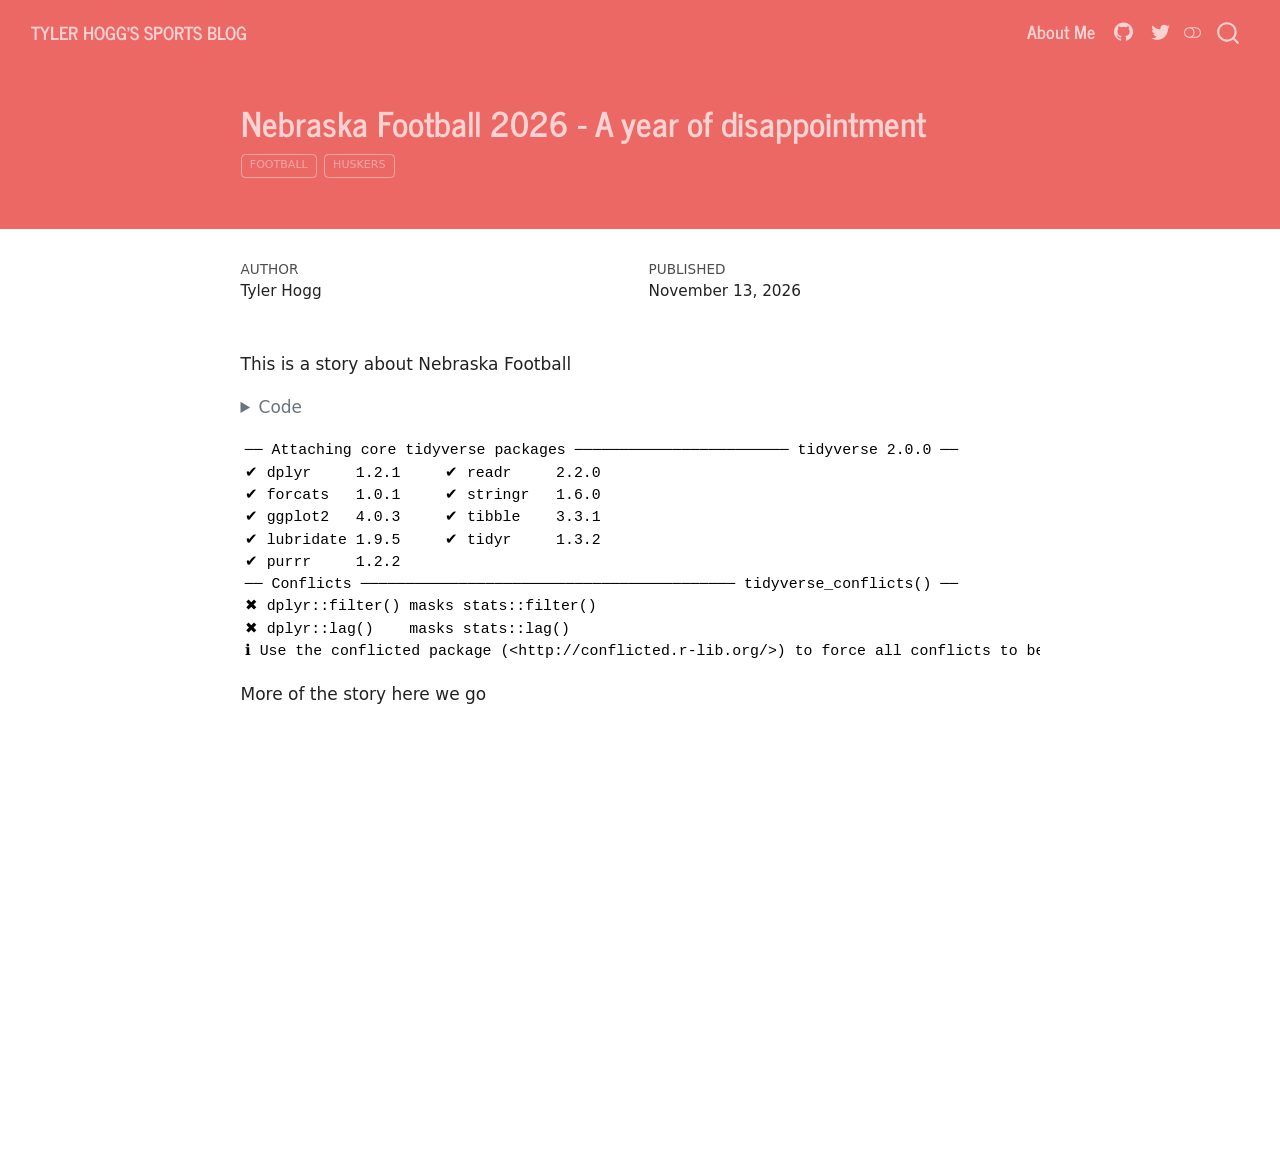
==== posts/01-nebraska-football-2026-stats/index.html @ 60962192 "initial commit" ====
<!DOCTYPE html>
<html xmlns="http://www.w3.org/1999/xhtml" lang="en" xml:lang="en"><head>

<meta charset="utf-8">
<meta name="generator" content="quarto-1.11.9">

<meta name="viewport" content="width=device-width, initial-scale=1.0, user-scalable=yes">

<meta name="author" content="Tyler Hogg">
<meta name="dcterms.date" content="2026-11-13">

<title>Nebraska Football 2026 - A year of disappointment – Tyler Hogg’s Sports Blog</title>
<style>
/* Default styles provided by pandoc.
** See https://pandoc.org/MANUAL.html#variables-for-html for config info.
*/
span.smallcaps{font-variant: small-caps;}
div.columns{display: flex; gap: 1.5em;}
div.column{flex: auto;}
@media screen {
div.columns{gap: min(4vw, 1.5em);}
div.column{overflow-x: auto;}
}
div.hanging-indent{margin-left: 1.5em; text-indent: -1.5em;}
ul.task-list{list-style: none;}
ul.task-list li input[type="checkbox"] {
  width: 0.8em;
  margin: 0 0.8em 0.2em -1em; /* quarto-specific, see https://github.com/quarto-dev/quarto-cli/issues/4556 */ 
  vertical-align: middle;
}
/* CSS for syntax highlighting */
html { -webkit-text-size-adjust: 100%; }
pre > code.sourceCode { white-space: pre; position: relative; }
pre > code.sourceCode > span { display: inline-block; line-height: 1.25; }
pre > code.sourceCode > span:empty { height: 1.2em; }
.sourceCode { overflow: visible; }
code.sourceCode > span { color: inherit; text-decoration: inherit; }
div.sourceCode { margin: 1em 0; }
pre.sourceCode { margin: 0; }
@media screen {
div.sourceCode { overflow: auto; }
}
@media print {
pre > code.sourceCode { white-space: pre-wrap; }
pre > code.sourceCode > span { text-indent: -5em; padding-left: 5em; }
}
pre.numberSource code
  { counter-reset: source-line 0; }
pre.numberSource code > span
  { position: relative; left: -4em; counter-increment: source-line; }
pre.numberSource code > span > a:first-child::before
  { content: counter(source-line);
    position: relative; left: -1em; text-align: right; vertical-align: baseline;
    border: none; display: inline-block;
    -webkit-touch-callout: none; -webkit-user-select: none;
    -khtml-user-select: none; -moz-user-select: none;
    -ms-user-select: none; user-select: none;
    padding: 0 4px; width: 4em;
  }
pre.numberSource { margin-left: 3em;  padding-left: 4px; }
div.sourceCode
  {   }
@media screen {
pre > code.sourceCode > span > a:first-child::before { text-decoration: underline; }
}
</style>


<script src="../../site_libs/quarto-nav/quarto-nav.js"></script>
<script src="../../site_libs/quarto-nav/headroom.min.js"></script>
<script src="../../site_libs/clipboard/clipboard.min.js"></script>
<script src="../../site_libs/quarto-search/autocomplete.umd.js"></script>
<script src="../../site_libs/quarto-search/fuse.min.js"></script>
<script src="../../site_libs/quarto-search/quarto-search.js"></script>
<meta name="quarto:offset" content="../../">
<link href="../../logo.png" rel="icon" type="image/png">
<script src="../../site_libs/quarto-html/quarto.js" type="module"></script>
<script src="../../site_libs/quarto-html/tabsets/tabsets.js" type="module"></script>
<script src="../../site_libs/quarto-html/scrollable-regions/scrollable-regions.js" type="module"></script>
<script src="../../site_libs/quarto-html/popper.min.js"></script>
<script src="../../site_libs/quarto-html/tippy.umd.min.js"></script>
<script src="../../site_libs/quarto-html/anchor.min.js"></script>
<link href="../../site_libs/quarto-html/tippy.css" rel="stylesheet">
<link href="../../site_libs/quarto-html/quarto-syntax-highlighting-63b5708e65d6cd79cd7618c58d0c21e7.css" rel="stylesheet" class="quarto-color-scheme" id="quarto-text-highlighting-styles">
<link href="../../site_libs/quarto-html/quarto-syntax-highlighting-dark-447e42e69aaa9833c0ba1b986f430b20.css" rel="stylesheet" class="quarto-color-scheme quarto-color-alternate" id="quarto-text-highlighting-styles">
<link href="../../site_libs/quarto-html/quarto-syntax-highlighting-63b5708e65d6cd79cd7618c58d0c21e7.css" rel="stylesheet" class="quarto-color-scheme-extra" id="quarto-text-highlighting-styles">
<script src="../../site_libs/bootstrap/bootstrap.min.js"></script>
<link href="../../site_libs/bootstrap/bootstrap-icons.css" rel="stylesheet">
<link href="../../site_libs/bootstrap/bootstrap-414de3f2a5b645a8ea003a70c6008ce7.min.css" rel="stylesheet" append-hash="true" class="quarto-color-scheme" id="quarto-bootstrap" data-mode="light">
<link href="../../site_libs/bootstrap/bootstrap-dark-03bc035e83f156c91338ea8cae244a1c.min.css" rel="stylesheet" append-hash="true" class="quarto-color-scheme quarto-color-alternate" id="quarto-bootstrap" data-mode="light">
<link href="../../site_libs/bootstrap/bootstrap-414de3f2a5b645a8ea003a70c6008ce7.min.css" rel="stylesheet" append-hash="true" class="quarto-color-scheme-extra" id="quarto-bootstrap" data-mode="light">
<script id="quarto-search-options" type="application/json">{
  "location": "navbar",
  "copy-button": false,
  "collapse-after": 3,
  "panel-placement": "end",
  "type": "overlay",
  "limit": 50,
  "keyboard-shortcut": [
    "f",
    "/",
    "s"
  ],
  "show-item-context": false,
  "language": {
    "search-no-results-text": "No results",
    "search-matching-documents-text": "matching documents",
    "search-copy-link-title": "Copy link to search",
    "search-hide-matches-text": "Hide additional matches",
    "search-more-match-text": "more match in this document",
    "search-more-matches-text": "more matches in this document",
    "search-clear-button-title": "Clear",
    "search-text-placeholder": "",
    "search-detached-cancel-button-title": "Cancel",
    "search-submit-button-title": "Submit",
    "search-label": "Search"
  }
}</script>


<link rel="stylesheet" href="../../styles.css">
</head>

<body class="nav-fixed fullcontent quarto-light"><a id="quarto-skip-link" class="visually-hidden-focusable" href="#quarto-document-content">Skip to main content</a><script id="quarto-html-before-body" type="application/javascript">
    const toggleBodyColorMode = (bsSheetEl) => {
      const mode = bsSheetEl.getAttribute("data-mode");
      const bodyEl = window.document.querySelector("body");
      if (mode === "dark") {
        bodyEl.classList.add("quarto-dark");
        bodyEl.classList.remove("quarto-light");
      } else {
        bodyEl.classList.add("quarto-light");
        bodyEl.classList.remove("quarto-dark");
      }
    }
    const toggleBodyColorPrimary = () => {
      const bsSheetEl = window.document.querySelector("link#quarto-bootstrap:not([rel=disabled-stylesheet])");
      if (bsSheetEl) {
        toggleBodyColorMode(bsSheetEl);
      }
    }
    const setColorSchemeToggle = (alternate) => {
      const toggles = window.document.querySelectorAll('.quarto-color-scheme-toggle');
      for (let i=0; i < toggles.length; i++) {
        const toggle = toggles[i];
        if (toggle) {
          toggle.setAttribute("aria-checked", alternate ? "true" : "false");
          if (alternate) {
            toggle.classList.add("alternate");
          } else {
            toggle.classList.remove("alternate");
          }
        }
      }
    };
    const toggleColorMode = (alternate) => {
      // Switch the stylesheets
      const primaryStylesheets = window.document.querySelectorAll('link.quarto-color-scheme:not(.quarto-color-alternate)');
      const alternateStylesheets = window.document.querySelectorAll('link.quarto-color-scheme.quarto-color-alternate');
      manageTransitions('#quarto-margin-sidebar .nav-link', false);
      if (alternate) {
        // note: dark is layered on light, we don't disable primary!
        enableStylesheet(alternateStylesheets);
        for (const sheetNode of alternateStylesheets) {
          if (sheetNode.id === "quarto-bootstrap") {
            toggleBodyColorMode(sheetNode);
          }
        }
      } else {
        disableStylesheet(alternateStylesheets);
        enableStylesheet(primaryStylesheets)
        toggleBodyColorPrimary();
      }
      manageTransitions('#quarto-margin-sidebar .nav-link', true);
      // Switch the toggles
      setColorSchemeToggle(alternate)
    }
    // Hack to workaround the fact that safari doesn't
    // properly recolor the scrollbar when toggling (#1455).
    // Not run on load: stylesheets are set before first paint there, and
    // scrolling would undo the scroll to a URL fragment (#14973).
    // The one pixel nudge keeps the reader where they were.
    const refreshSafariScrollbar = () => {
      if (navigator.userAgent.indexOf('Safari') > 0 && navigator.userAgent.indexOf('Chrome') == -1) {
        manageTransitions("body", false);
        const scrollY = window.scrollY;
        window.scrollTo(0, scrollY > 0 ? scrollY - 1 : 1);
        setTimeout(() => {
          window.scrollTo(0, scrollY);
          manageTransitions("body", true);
        }, 40);
      }
    }
    const disableStylesheet = (stylesheets) => {
      for (let i=0; i < stylesheets.length; i++) {
        const stylesheet = stylesheets[i];
        stylesheet.rel = 'disabled-stylesheet';
      }
    }
    const enableStylesheet = (stylesheets) => {
      for (let i=0; i < stylesheets.length; i++) {
        const stylesheet = stylesheets[i];
        if(stylesheet.rel !== 'stylesheet') { // for Chrome, which will still FOUC without this check
          stylesheet.rel = 'stylesheet';
        }
      }
    }
    const manageTransitions = (selector, allowTransitions) => {
      const els = window.document.querySelectorAll(selector);
      for (let i=0; i < els.length; i++) {
        const el = els[i];
        if (allowTransitions) {
          el.classList.remove('notransition');
        } else {
          el.classList.add('notransition');
        }
      }
    }
    const isFileUrl = () => {
      return window.location.protocol === 'file:';
    }
    const hasAlternateSentinel = () => {
      let styleSentinel = getColorSchemeSentinel();
      if (styleSentinel !== null) {
        return styleSentinel === "alternate";
      } else {
        return false;
      }
    }
    const setStyleSentinel = (alternate) => {
      const value = alternate ? "alternate" : "default";
      if (!isFileUrl()) {
        window.localStorage.setItem("quarto-color-scheme", value);
      } else {
        localAlternateSentinel = value;
      }
    }
    const getColorSchemeSentinel = () => {
      if (!isFileUrl()) {
        const storageValue = window.localStorage.getItem("quarto-color-scheme");
        return storageValue != null ? storageValue : localAlternateSentinel;
      } else {
        return localAlternateSentinel;
      }
    }
    const toggleGiscusIfUsed = (isAlternate, darkModeDefault) => {
      const baseTheme = document.querySelector('#giscus-base-theme')?.value ?? 'light';
      const alternateTheme = document.querySelector('#giscus-alt-theme')?.value ?? 'dark';
      let newTheme = '';
      if(authorPrefersDark) {
        newTheme = isAlternate ? baseTheme : alternateTheme;
      } else {
        newTheme = isAlternate ? alternateTheme : baseTheme;
      }
      const changeGiscusTheme = () => {
        // From: https://github.com/giscus/giscus/issues/336
        const sendMessage = (message) => {
          const iframe = document.querySelector('iframe.giscus-frame');
          if (!iframe) return;
          iframe.contentWindow.postMessage({ giscus: message }, 'https://giscus.app');
        }
        sendMessage({
          setConfig: {
            theme: newTheme
          }
        });
      }
      const isGiscussLoaded = window.document.querySelector('iframe.giscus-frame') !== null;
      if (isGiscussLoaded) {
        changeGiscusTheme();
      }
    };
    const authorPrefersDark = false;
    const darkModeDefault = authorPrefersDark;
      document.querySelector('link#quarto-text-highlighting-styles.quarto-color-scheme-extra').rel = 'disabled-stylesheet';
      document.querySelector('link#quarto-bootstrap.quarto-color-scheme-extra').rel = 'disabled-stylesheet';
    let localAlternateSentinel = darkModeDefault ? 'alternate' : 'default';
    // Dark / light mode switch
    window.quartoToggleColorScheme = () => {
      // Read the current dark / light value
      let toAlternate = !hasAlternateSentinel();
      toggleColorMode(toAlternate);
      refreshSafariScrollbar();
      setStyleSentinel(toAlternate);
      toggleGiscusIfUsed(toAlternate, darkModeDefault);
      window.dispatchEvent(new Event('resize'));
    };
    // Switch to dark mode if need be
    if (hasAlternateSentinel()) {
      toggleColorMode(true);
    } else {
      toggleColorMode(false);
    }
  </script>

<div id="quarto-search-results"></div>
  <header id="quarto-header" class="headroom fixed-top quarto-banner">
    <nav class="navbar navbar-expand-lg " data-bs-theme="dark" aria-label="Site">
      <div class="navbar-container container-fluid">
      <div class="navbar-brand-container mx-auto">
    <a class="navbar-brand" href="../../index.html">
    <span class="navbar-title">Tyler Hogg’s Sports Blog</span>
    </a>
  </div>
          <button class="navbar-toggler" type="button" data-bs-toggle="collapse" data-bs-target="#navbarCollapse" aria-controls="navbarCollapse" aria-expanded="false" aria-label="Toggle navigation" onclick="if (window.quartoToggleHeadroom) { window.quartoToggleHeadroom(); }">
  <span class="navbar-toggler-icon"></span>
</button>
          <div class="collapse navbar-collapse" id="navbarCollapse">
            <ul class="navbar-nav navbar-nav-scroll ms-auto">
  <li class="nav-item">
    <a class="nav-link" href="../../about.html"> 
<span class="menu-text">About Me</span></a>
  </li>  
  <li class="nav-item compact">
    <a class="nav-link" href="https://github.com/mattwaite"> <i class="bi bi-github" role="img">
</i> 
<span class="menu-text"></span></a>
  </li>  
  <li class="nav-item compact">
    <a class="nav-link" href="https://twitter.com/mattwaite"> <i class="bi bi-twitter" role="img">
</i> 
<span class="menu-text"></span></a>
  </li>  
</ul>
          </div> <!-- /navcollapse -->
            <div class="quarto-navbar-tools">
  <button type="button" role="switch" aria-checked="false" class="quarto-color-scheme-toggle quarto-navigation-tool  px-1" onclick="window.quartoToggleColorScheme(); return false;" title="Toggle dark mode" aria-label="Toggle dark mode"><i class="bi"></i></button>
</div>
            <div id="quarto-search" class="" title="Search"></div>
      </div> <!-- /container-fluid -->
    </nav>
</header>
<!-- content -->
<header id="title-block-header" class="quarto-title-block default page-columns page-full">
  <div class="quarto-title-banner page-columns page-full">
    <div class="quarto-title column-body">
      <h1 class="title">Nebraska Football 2026 - A year of disappointment</h1>
                                <div class="quarto-categories">
                <div class="quarto-category">football</div>
                <div class="quarto-category">huskers</div>
              </div>
                  </div>
  </div>
    
  
  <div class="quarto-title-meta">

      <div>
      <div class="quarto-title-meta-heading">Author</div>
      <div class="quarto-title-meta-contents">
               <p>Tyler Hogg </p>
            </div>
    </div>
      
      <div>
      <div class="quarto-title-meta-heading">Published</div>
      <div class="quarto-title-meta-contents">
        <p class="date">November 13, 2026</p>
      </div>
    </div>
    
      
    </div>
    
  
  </header><div id="quarto-content" class="quarto-container page-columns page-rows-contents page-layout-article page-navbar">
<!-- sidebar -->
<!-- margin-sidebar -->
    
<!-- main -->
<main class="content quarto-banner-title-block" id="quarto-document-content" tabindex="-1">






<p>This is a story about Nebraska Football</p>
<div class="cell">
<details class="code-fold">
<summary>Code</summary>
<div class="code-copy-outer-scaffold"><div class="sourceCode cell-code" id="cb1"><pre class="sourceCode r code-with-copy"><code class="sourceCode r"><span id="cb1-1"><a href="#cb1-1" aria-hidden="true" tabindex="-1"></a><span class="fu">library</span>(tidyverse)</span></code></pre></div><button title="Copy to Clipboard" class="code-copy-button"><i class="bi"></i></button></div>
</details>
<div class="cell-output cell-output-stderr">
<pre><code>── Attaching core tidyverse packages ──────────────────────── tidyverse 2.0.0 ──
✔ dplyr     1.2.1     ✔ readr     2.2.0
✔ forcats   1.0.1     ✔ stringr   1.6.0
✔ ggplot2   4.0.3     ✔ tibble    3.3.1
✔ lubridate 1.9.5     ✔ tidyr     1.3.2
✔ purrr     1.2.2     
── Conflicts ────────────────────────────────────────── tidyverse_conflicts() ──
✖ dplyr::filter() masks stats::filter()
✖ dplyr::lag()    masks stats::lag()
ℹ Use the conflicted package (&lt;http://conflicted.r-lib.org/&gt;) to force all conflicts to become errors</code></pre>
</div>
</div>
<p>More of the story here we go</p>



</main> <!-- /main -->
<script id="quarto-html-after-body" type="application/javascript">
  window.document.addEventListener("DOMContentLoaded", function (event) {
    // Ensure there is a toggle, if there isn't float one in the top right
    if (window.document.querySelector('.quarto-color-scheme-toggle') === null) {
      const toggle = window.document.createElement('button');
      toggle.type = "button";
      toggle.setAttribute("role", "switch");
      toggle.setAttribute("aria-checked", "false");
      toggle.classList.add('top-right');
      toggle.classList.add('quarto-color-scheme-toggle');
      toggle.setAttribute("aria-label", "Toggle dark mode");
      toggle.onclick = function() { try { window.quartoToggleColorScheme(); } catch {} return false; };
      const i = window.document.createElement("i");
      i.classList.add('bi');
      toggle.appendChild(i);
      // Put the toggle in a landmark of its own, so that landmark navigation
      // can reach it.
      //
      // The container is always a fresh direct child of body, and the toggle is
      // never moved into page furniture that the theme or the author controls.
      // The toggle is positioned against the page, so any ancestor that
      // establishes a containing block captures it: a positioned element or a
      // grid for position: absolute, and transform, filter, will-change or
      // contain for position: fixed. A direct child of body has none of these
      // to inherit, and the shift when one appears is silent and visual.
      //
      // ARIA says a document should have at most one banner, and axe reports a
      // duplicate whether or not the banners carry distinct labels. So use a
      // header when the page has no banner yet, and a named region otherwise.
      //
      // A header is a banner wherever it sits, unless it is inside sectioning
      // content, so this cannot just look at the children of body: a custom
      // page layout wraps the title block header in a plain div. An explicit
      // role="banner" always counts.
      const sectioning = 'article, aside, main, nav, section, [role="article"], [role="complementary"], [role="main"], [role="navigation"], [role="region"]';
      const hasBanner = Array.from(
        window.document.querySelectorAll('header:not([role]), [role="banner"]')
      ).some(function(el) {
        return el.hasAttribute("role") || el.closest(sectioning) === null;
      });
      const container = window.document.createElement(hasBanner ? "div" : "header");
      if (hasBanner) {
        container.setAttribute("role", "region");
        container.setAttribute("aria-label", "Toggle dark mode");
      }
      container.classList.add('quarto-color-scheme-toggle-container');
      container.appendChild(toggle);
      window.document.body.appendChild(container);
    }
    setColorSchemeToggle(hasAlternateSentinel())
    const icon = "";
    const anchorJS = new window.AnchorJS();
    anchorJS.options = {
      placement: 'right',
      icon: icon
    };
    anchorJS.add('.anchored');
    const isCodeAnnotation = (el) => {
      for (const clz of el.classList) {
        if (clz.startsWith('code-annotation-')) {                     
          return true;
        }
      }
      return false;
    }
    const onCopySuccess = function(e) {
      // button target
      const button = e.trigger;
      // don't keep focus
      button.blur();
      // flash "checked"
      button.classList.add('code-copy-button-checked');
      var currentTitle = button.getAttribute("title");
      button.setAttribute("title", "Copied!");
      let tooltip;
      if (window.bootstrap) {
        button.setAttribute("data-bs-toggle", "tooltip");
        button.setAttribute("data-bs-placement", "left");
        button.setAttribute("data-bs-title", "Copied!");
        tooltip = new bootstrap.Tooltip(button, 
          { trigger: "manual", 
            customClass: "code-copy-button-tooltip",
            offset: [0, -8]});
        tooltip.show();    
      }
      setTimeout(function() {
        if (tooltip) {
          tooltip.hide();
          button.removeAttribute("data-bs-title");
          button.removeAttribute("data-bs-toggle");
          button.removeAttribute("data-bs-placement");
        }
        button.setAttribute("title", currentTitle);
        button.classList.remove('code-copy-button-checked');
      }, 1000);
      // clear code selection
      e.clearSelection();
    }
    const getTextToCopy = function(trigger) {
      const outerScaffold = trigger.parentElement.cloneNode(true);
      const codeEl = outerScaffold.querySelector('code');
      for (const childEl of codeEl.children) {
        if (isCodeAnnotation(childEl)) {
          childEl.remove();
        }
      }
      return codeEl.innerText;
    }
    const clipboard = new window.ClipboardJS('.code-copy-button:not([data-in-quarto-modal])', {
      text: getTextToCopy
    });
    clipboard.on('success', onCopySuccess);
    if (window.document.getElementById('quarto-embedded-source-code-modal')) {
      const clipboardModal = new window.ClipboardJS('.code-copy-button[data-in-quarto-modal]', {
        text: getTextToCopy,
        container: window.document.getElementById('quarto-embedded-source-code-modal')
      });
      clipboardModal.on('success', onCopySuccess);
    }
      var localhostRegex = new RegExp(/^(?:http|https):\/\/localhost\:?[0-9]*\//);
      var mailtoRegex = new RegExp(/^mailto:/);
        var filterRegex = new RegExp('/' + window.location.host + '/');
      var isInternal = (href) => {
          return filterRegex.test(href) || localhostRegex.test(href) || mailtoRegex.test(href);
      }
      // Inspect non-navigation links and adorn them if external
      window.quartoDecorateExternalLinks = function (root) {
     var links = (root || window.document).querySelectorAll('a[href]:not(.nav-link):not(.navbar-brand):not(.toc-action):not(.sidebar-link):not(.sidebar-item-toggle):not(.pagination-link):not(.no-external):not([aria-hidden]):not(.dropdown-item):not(.quarto-navigation-tool):not(.about-link)');
      for (var i=0; i<links.length; i++) {
        const link = links[i];
        if (!isInternal(link.href)) {
          // undo the damage that might have been done by quarto-nav.js in the case of
          // links that we want to consider external
          if (link.dataset.originalHref !== undefined) {
            link.href = link.dataset.originalHref;
          }
          if (!link.classList.contains('no-external-icon')) {
          }
        }
      }
      };
      window.quartoDecorateExternalLinks(window.document);
    // Esc closes the popup (WCAG 1.4.13) and focus leaving both trigger and
    // popup closes it (WCAG 2.4.11); tippy handles neither for interactive popups.
    const hideOnEscAndFocusOut = {
      name: 'hideOnEscAndFocusOut',
      defaultValue: true,
      fn(instance) {
        const dismiss = () => {
          // A show scheduled by the trigger delay would otherwise reopen it
          instance.clearDelayTimeouts();
          instance.hide();
        };
        const onKeyDown = (event) => {
          if (event.key !== 'Escape') {
            return;
          }
          // Keep Esc from also reaching page handlers (e.g. reveal.js overview),
          // except an open reveal.js slide menu, which Esc should close too.
          // The menu handles keys only when its keyboard option is on.
          const menuHandlesEsc = window.Reveal?.getPlugin?.('menu')?.isOpen() &&
            window.Reveal.getConfig().menu?.keyboard !== false;
          if (!menuHandlesEsc) {
            event.stopPropagation();
          }
          if (instance.popper.contains(window.document.activeElement)) {
            // Disabled while refocusing so the focus trigger does not reopen it
            instance.disable();
            instance.reference.focus();
            instance.enable();
          }
          dismiss();
        };
        const onFocusOut = (event) => {
          const target = event.relatedTarget;
          if (target && !instance.reference.contains(target) &&
              !instance.popper.contains(target)) {
            dismiss();
          }
        };
        // On the trigger too: a click trigger (code-annotations: select) has no
        // blur handling. Attached for the instance's lifetime so leaving the
        // trigger also cancels a show still pending on the trigger delay.
        instance.reference.addEventListener('focusout', onFocusOut);
        return {
          onShow() {
            window.document.addEventListener('keydown', onKeyDown, true);
            instance.popper.addEventListener('focusout', onFocusOut);
          },
          onHide() {
            window.document.removeEventListener('keydown', onKeyDown, true);
            instance.popper.removeEventListener('focusout', onFocusOut);
          },
          onDestroy() {
            instance.reference.removeEventListener('focusout', onFocusOut);
          },
        };
      },
    };
    function tippyHover(el, contentFn, onTriggerFn, onUntriggerFn) {
      const config = {
        allowHTML: true,
        maxWidth: 500,
        delay: 100,
        arrow: false,
        appendTo: function(el) {
            return el.parentElement;
        },
        interactive: true,
        interactiveBorder: 10,
        theme: 'quarto',
        placement: 'bottom-start',
        plugins: [hideOnEscAndFocusOut],
      };
      if (contentFn) {
        config.content = contentFn;
      }
      if (onTriggerFn) {
        config.onTrigger = onTriggerFn;
      }
      if (onUntriggerFn) {
        config.onUntrigger = onUntriggerFn;
      }
      window.tippy(el, config); 
    }
    const noterefs = window.document.querySelectorAll('a[role="doc-noteref"]');
    for (var i=0; i<noterefs.length; i++) {
      const ref = noterefs[i];
      tippyHover(ref, function() {
        // use id or data attribute instead here
        let href = ref.getAttribute('data-footnote-href') || ref.getAttribute('href');
        try { href = new URL(href).hash; } catch {}
        const id = href.replace(/^#\/?/, "");
        const note = window.document.getElementById(id);
        if (note) {
          return note.innerHTML;
        } else {
          return "";
        }
      });
    }
    const xrefs = window.document.querySelectorAll('a.quarto-xref');
    const processXRef = (id, note) => {
      // Strip column container classes
      const stripColumnClz = (el) => {
        el.classList.remove("page-full", "page-columns");
        if (el.children) {
          for (const child of el.children) {
            stripColumnClz(child);
          }
        }
      }
      stripColumnClz(note)
      if (id === null || id.startsWith('sec-')) {
        // Special case sections, only their first couple elements
        const container = document.createElement("div");
        if (note.children && note.children.length > 2) {
          container.appendChild(note.children[0].cloneNode(true));
          for (let i = 1; i < note.children.length; i++) {
            const child = note.children[i];
            if (child.tagName === "P" && child.innerText === "") {
              continue;
            } else {
              container.appendChild(child.cloneNode(true));
              break;
            }
          }
          if (window.Quarto?.typesetMath) {
            window.Quarto.typesetMath(container);
          }
          return container.innerHTML
        } else {
          if (window.Quarto?.typesetMath) {
            window.Quarto.typesetMath(note);
          }
          return note.innerHTML;
        }
      } else {
        // Remove any anchor links if they are present
        const anchorLink = note.querySelector('a.anchorjs-link');
        if (anchorLink) {
          anchorLink.remove();
        }
        if (window.Quarto?.typesetMath) {
          window.Quarto.typesetMath(note);
        }
        if (note.classList.contains("callout")) {
          return note.outerHTML;
        } else {
          return note.innerHTML;
        }
      }
    }
    for (var i=0; i<xrefs.length; i++) {
      const xref = xrefs[i];
      tippyHover(xref, undefined, function(instance) {
        instance.disable();
        let url = xref.getAttribute('href');
        let hash = undefined; 
        if (url.startsWith('#')) {
          hash = url;
        } else {
          try { hash = new URL(url).hash; } catch {}
        }
        if (hash) {
          const id = hash.replace(/^#\/?/, "");
          const note = window.document.getElementById(id);
          if (note !== null) {
            try {
              const html = processXRef(id, note.cloneNode(true));
              instance.setContent(html);
            } finally {
              instance.enable();
              instance.show();
            }
          } else {
            // See if we can fetch this
            fetch(url.split('#')[0])
            .then(res => res.text())
            .then(html => {
              const parser = new DOMParser();
              const htmlDoc = parser.parseFromString(html, "text/html");
              const note = htmlDoc.getElementById(id);
              if (note !== null) {
                const html = processXRef(id, note);
                instance.setContent(html);
              } 
            }).finally(() => {
              instance.enable();
              instance.show();
            });
          }
        } else {
          // See if we can fetch a full url (with no hash to target)
          // This is a special case and we should probably do some content thinning / targeting
          fetch(url)
          .then(res => res.text())
          .then(html => {
            const parser = new DOMParser();
            const htmlDoc = parser.parseFromString(html, "text/html");
            const note = htmlDoc.querySelector('main.content');
            if (note !== null) {
              // This should only happen for chapter cross references
              // (since there is no id in the URL)
              // remove the first header
              if (note.children.length > 0 && note.children[0].tagName === "HEADER") {
                note.children[0].remove();
              }
              const html = processXRef(null, note);
              instance.setContent(html);
            } 
          }).finally(() => {
            instance.enable();
            instance.show();
          });
        }
      }, function(instance) {
      });
    }
        let selectedAnnoteEl;
        const selectorForAnnotation = ( cell, annotation) => {
          let cellAttr = 'data-code-cell="' + cell + '"';
          let lineAttr = 'data-code-annotation="' +  annotation + '"';
          const selector = 'span[' + cellAttr + '][' + lineAttr + ']';
          return selector;
        }
        const selectCodeLines = (annoteEl) => {
          const doc = window.document;
          const targetCell = annoteEl.getAttribute("data-target-cell");
          const targetAnnotation = annoteEl.getAttribute("data-target-annotation");
          const annoteSpan = window.document.querySelector(selectorForAnnotation(targetCell, targetAnnotation));
          const lines = annoteSpan.getAttribute("data-code-lines").split(",");
          const lineIds = lines.map((line) => {
            return targetCell + "-" + line;
          })
          // Each band is positioned against its own containing block, which is
          // not the offsetParent of the lines, so place it from client rects.
          const placeBand = (band, firstEl, lastEl, codeBlock) => {
            const container = band.offsetParent;
            if (container === null) {
              return;
            }
            const containerRect = container.getBoundingClientRect();
            // Reveal.js scales slides with a transform, so convert client
            // pixels back to the CSS pixels of the container.
            const scale = containerRect.height / container.offsetHeight || 1;
            const firstRect = firstEl.getBoundingClientRect();
            const lastRect = lastEl.getBoundingClientRect();
            const top = (firstRect.top - containerRect.top) / scale - container.clientTop + container.scrollTop;
            const height = (lastRect.bottom - firstRect.top) / scale;
            band.style.top = top - 2 + "px";
            band.style.height = height + 4 + "px";
            if (codeBlock) {
              // Without the copy button wrapper, the containing block is wider
              // than the code block, so span the code block explicitly.
              const blockRect = codeBlock.getBoundingClientRect();
              band.style.left = (blockRect.left - containerRect.left) / scale - container.clientLeft + container.scrollLeft + "px";
              band.style.width = blockRect.width / scale + "px";
            }
          };
          if (lineIds.length > 0) {
            const el = window.document.getElementById(lineIds[0]);
            const lastEl = window.document.getElementById(lineIds[lineIds.length - 1]);
            const parent = el.parentElement.parentElement;
            // cook up a div (if necessary) and position it
            let div = window.document.getElementById("code-annotation-line-highlight");
            if (div === null) {
              div = window.document.createElement("div");
              div.setAttribute("id", "code-annotation-line-highlight");
              div.style.position = 'absolute';
              parent.appendChild(div);
            }
            placeBand(div, el, lastEl, parent.closest("div.sourceCode") || parent);
            let gutterDiv = window.document.getElementById("code-annotation-line-highlight-gutter");
            if (gutterDiv === null) {
              gutterDiv = window.document.createElement("div");
              gutterDiv.setAttribute("id", "code-annotation-line-highlight-gutter");
              gutterDiv.style.position = 'absolute';
              const codeCell = window.document.getElementById(targetCell);
              const gutter = codeCell.querySelector('.code-annotation-gutter');
              gutter.appendChild(gutterDiv);
            }
            placeBand(gutterDiv, el, lastEl);
            selectedAnnoteEl = annoteEl;
          }
        };
        const unselectCodeLines = () => {
          const elementsIds = ["code-annotation-line-highlight", "code-annotation-line-highlight-gutter"];
          elementsIds.forEach((elId) => {
            const div = window.document.getElementById(elId);
            if (div) {
              div.remove();
            }
          });
          selectedAnnoteEl = undefined;
        };
          // Handle positioning of the toggle
      window.addEventListener(
        "resize",
        throttle(() => {
          elRect = undefined;
          if (selectedAnnoteEl) {
            selectCodeLines(selectedAnnoteEl);
          }
        }, 10)
      );
      function throttle(fn, ms) {
      let throttle = false;
      let timer;
        return (...args) => {
          if(!throttle) { // first call gets through
              fn.apply(this, args);
              throttle = true;
          } else { // all the others get throttled
              if(timer) clearTimeout(timer); // cancel #2
              timer = setTimeout(() => {
                fn.apply(this, args);
                timer = throttle = false;
              }, ms);
          }
        };
      }
        // Attach click handler to the DT
        const annoteDls = window.document.querySelectorAll('dt[data-target-cell]');
        for (const annoteDlNode of annoteDls) {
          annoteDlNode.addEventListener('click', (event) => {
            const clickedEl = event.target;
            if (clickedEl !== selectedAnnoteEl) {
              unselectCodeLines();
              const activeEl = window.document.querySelector('dt[data-target-cell].code-annotation-active');
              if (activeEl) {
                activeEl.classList.remove('code-annotation-active');
              }
              selectCodeLines(clickedEl);
              clickedEl.classList.add('code-annotation-active');
            } else {
              // Unselect the line
              unselectCodeLines();
              clickedEl.classList.remove('code-annotation-active');
            }
          });
        }
    const findCites = (el) => {
      const parentEl = el.parentElement;
      if (parentEl) {
        const cites = parentEl.dataset.cites;
        if (cites) {
          return {
            el,
            cites: cites.split(' ')
          };
        } else {
          return findCites(el.parentElement)
        }
      } else {
        return undefined;
      }
    };
    var bibliorefs = window.document.querySelectorAll('a[role="doc-biblioref"]');
    for (var i=0; i<bibliorefs.length; i++) {
      const ref = bibliorefs[i];
      const citeInfo = findCites(ref);
      if (citeInfo) {
        tippyHover(citeInfo.el, function() {
          var popup = window.document.createElement('div');
          citeInfo.cites.forEach(function(cite) {
            var citeDiv = window.document.createElement('div');
            citeDiv.classList.add('hanging-indent');
            citeDiv.classList.add('csl-entry');
            var biblioDiv = window.document.getElementById('ref-' + cite);
            if (biblioDiv) {
              citeDiv.innerHTML = biblioDiv.innerHTML;
            }
            popup.appendChild(citeDiv);
          });
          return popup.innerHTML;
        });
      }
    }
  });
  </script>
  <script type="application/javascript">
  window.quartoScrollableRegionsLabels = {"code":"Scrollable code","output":"Scrollable output"};
  </script>
</div> <!-- /content -->




</body></html>
---- site_libs/quarto-html/tippy.css ----
.tippy-box[data-animation=fade][data-state=hidden]{opacity:0}[data-tippy-root]{max-width:calc(100vw - 10px)}.tippy-box{position:relative;background-color:#333;color:#fff;border-radius:4px;font-size:14px;line-height:1.4;white-space:normal;outline:0;transition-property:transform,visibility,opacity}.tippy-box[data-placement^=top]>.tippy-arrow{bottom:0}.tippy-box[data-placement^=top]>.tippy-arrow:before{bottom:-7px;left:0;border-width:8px 8px 0;border-top-color:initial;transform-origin:center top}.tippy-box[data-placement^=bottom]>.tippy-arrow{top:0}.tippy-box[data-placement^=bottom]>.tippy-arrow:before{top:-7px;left:0;border-width:0 8px 8px;border-bottom-color:initial;transform-origin:center bottom}.tippy-box[data-placement^=left]>.tippy-arrow{right:0}.tippy-box[data-placement^=left]>.tippy-arrow:before{border-width:8px 0 8px 8px;border-left-color:initial;right:-7px;transform-origin:center left}.tippy-box[data-placement^=right]>.tippy-arrow{left:0}.tippy-box[data-placement^=right]>.tippy-arrow:before{left:-7px;border-width:8px 8px 8px 0;border-right-color:initial;transform-origin:center right}.tippy-box[data-inertia][data-state=visible]{transition-timing-function:cubic-bezier(.54,1.5,.38,1.11)}.tippy-arrow{width:16px;height:16px;color:#333}.tippy-arrow:before{content:"";position:absolute;border-color:transparent;border-style:solid}.tippy-content{position:relative;padding:5px 9px;z-index:1}
---- site_libs/quarto-html/quarto-syntax-highlighting-63b5708e65d6cd79cd7618c58d0c21e7.css ----
/* quarto syntax highlight colors */
:root {
  --quarto-hl-ot-color: #003B4F;
  --quarto-hl-at-color: #657422;
  --quarto-hl-ss-color: #20794D;
  --quarto-hl-an-color: #5E5E5E;
  --quarto-hl-fu-color: #4758AB;
  --quarto-hl-st-color: #20794D;
  --quarto-hl-cf-color: #003B4F;
  --quarto-hl-op-color: #5E5E5E;
  --quarto-hl-er-color: #AD0000;
  --quarto-hl-bn-color: #AD0000;
  --quarto-hl-al-color: #AD0000;
  --quarto-hl-va-color: #111111;
  --quarto-hl-bu-color: inherit;
  --quarto-hl-ex-color: inherit;
  --quarto-hl-pp-color: #AD0000;
  --quarto-hl-in-color: #5E5E5E;
  --quarto-hl-vs-color: #20794D;
  --quarto-hl-wa-color: #5E5E5E;
  --quarto-hl-do-color: #5E5E5E;
  --quarto-hl-im-color: #00769E;
  --quarto-hl-ch-color: #20794D;
  --quarto-hl-dt-color: #AD0000;
  --quarto-hl-fl-color: #AD0000;
  --quarto-hl-co-color: #5E5E5E;
  --quarto-hl-cv-color: #5E5E5E;
  --quarto-hl-cn-color: #8f5902;
  --quarto-hl-sc-color: #5E5E5E;
  --quarto-hl-dv-color: #AD0000;
  --quarto-hl-kw-color: #003B4F;
}

/* other quarto variables */
:root {
  --quarto-font-monospace: SFMono-Regular, Menlo, Monaco, Consolas, "Liberation Mono", "Courier New", monospace;
}

/* syntax highlight based on Pandoc's rules */
pre > code.sourceCode > span {
  color: #003B4F;
}

code.sourceCode > span {
  color: #003B4F;
}

div.sourceCode,
div.sourceCode pre.sourceCode {
  color: #003B4F;
}

/* Normal */
code span {
  color: #003B4F;
}

/* Alert */
code span.al {
  color: #AD0000;
  font-style: inherit;
}

/* Annotation */
code span.an {
  color: #5E5E5E;
  font-style: inherit;
}

/* Attribute */
code span.at {
  color: #657422;
  font-style: inherit;
}

/* BaseN */
code span.bn {
  color: #AD0000;
  font-style: inherit;
}

/* BuiltIn */
code span.bu {
  font-style: inherit;
}

/* ControlFlow */
code span.cf {
  color: #003B4F;
  font-weight: bold;
  font-style: inherit;
}

/* Char */
code span.ch {
  color: #20794D;
  font-style: inherit;
}

/* Constant */
code span.cn {
  color: #8f5902;
  font-style: inherit;
}

/* Comment */
code span.co {
  color: #5E5E5E;
  font-style: inherit;
}

/* CommentVar */
code span.cv {
  color: #5E5E5E;
  font-style: italic;
}

/* Documentation */
code span.do {
  color: #5E5E5E;
  font-style: italic;
}

/* DataType */
code span.dt {
  color: #AD0000;
  font-style: inherit;
}

/* DecVal */
code span.dv {
  color: #AD0000;
  font-style: inherit;
}

/* Error */
code span.er {
  color: #AD0000;
  font-style: inherit;
}

/* Extension */
code span.ex {
  font-style: inherit;
}

/* Float */
code span.fl {
  color: #AD0000;
  font-style: inherit;
}

/* Function */
code span.fu {
  color: #4758AB;
  font-style: inherit;
}

/* Import */
code span.im {
  color: #00769E;
  font-style: inherit;
}

/* Information */
code span.in {
  color: #5E5E5E;
  font-style: inherit;
}

/* Keyword */
code span.kw {
  color: #003B4F;
  font-weight: bold;
  font-style: inherit;
}

/* Operator */
code span.op {
  color: #5E5E5E;
  font-style: inherit;
}

/* Other */
code span.ot {
  color: #003B4F;
  font-style: inherit;
}

/* Preprocessor */
code span.pp {
  color: #AD0000;
  font-style: inherit;
}

/* SpecialChar */
code span.sc {
  color: #5E5E5E;
  font-style: inherit;
}

/* SpecialString */
code span.ss {
  color: #20794D;
  font-style: inherit;
}

/* String */
code span.st {
  color: #20794D;
  font-style: inherit;
}

/* Variable */
code span.va {
  color: #111111;
  font-style: inherit;
}

/* VerbatimString */
code span.vs {
  color: #20794D;
  font-style: inherit;
}

/* Warning */
code span.wa {
  color: #5E5E5E;
  font-style: italic;
}

.prevent-inlining {
  content: "</";
}

/*# sourceMappingURL=054cc16b9e9817627be6994582d2ffb5.css.map */
---- site_libs/quarto-html/quarto-syntax-highlighting-dark-447e42e69aaa9833c0ba1b986f430b20.css ----
/* quarto syntax highlight colors */
:root {
  --quarto-hl-al-color: #f07178;
  --quarto-hl-an-color: #d4d0ab;
  --quarto-hl-at-color: #00e0e0;
  --quarto-hl-bn-color: #d4d0ab;
  --quarto-hl-bu-color: #abe338;
  --quarto-hl-ch-color: #abe338;
  --quarto-hl-co-color: #f8f8f2;
  --quarto-hl-cv-color: #ffd700;
  --quarto-hl-cn-color: #ffd700;
  --quarto-hl-cf-color: #ffa07a;
  --quarto-hl-dt-color: #ffa07a;
  --quarto-hl-dv-color: #d4d0ab;
  --quarto-hl-do-color: #f8f8f2;
  --quarto-hl-er-color: #f07178;
  --quarto-hl-ex-color: #00e0e0;
  --quarto-hl-fl-color: #d4d0ab;
  --quarto-hl-fu-color: #ffa07a;
  --quarto-hl-im-color: #abe338;
  --quarto-hl-in-color: #d4d0ab;
  --quarto-hl-kw-color: #ffa07a;
  --quarto-hl-op-color: #ffa07a;
  --quarto-hl-ot-color: #00e0e0;
  --quarto-hl-pp-color: #dcc6e0;
  --quarto-hl-re-color: #00e0e0;
  --quarto-hl-sc-color: #abe338;
  --quarto-hl-ss-color: #abe338;
  --quarto-hl-st-color: #abe338;
  --quarto-hl-va-color: #00e0e0;
  --quarto-hl-vs-color: #abe338;
  --quarto-hl-wa-color: #dcc6e0;
}

/* other quarto variables */
:root {
  --quarto-font-monospace: SFMono-Regular, Menlo, Monaco, Consolas, "Liberation Mono", "Courier New", monospace;
}

/* syntax highlight based on Pandoc's rules */
pre > code.sourceCode > span {
  color: #f8f8f2;
}

code.sourceCode > span {
  color: #f8f8f2;
}

div.sourceCode,
div.sourceCode pre.sourceCode {
  color: #f8f8f2;
}

/* Normal */
code span {
  color: #f8f8f2;
}

/* Alert */
code span.al {
  color: #f07178;
}

/* Annotation */
code span.an {
  color: #d4d0ab;
}

/* Attribute */
code span.at {
  color: #00e0e0;
}

/* BaseN */
code span.bn {
  color: #d4d0ab;
}

/* BuiltIn */
code span.bu {
  color: #abe338;
}

/* ControlFlow */
code span.cf {
  font-weight: bold;
  color: #ffa07a;
}

/* Char */
code span.ch {
  color: #abe338;
}

/* Constant */
code span.cn {
  color: #ffd700;
}

/* Comment */
code span.co {
  font-style: italic;
  color: #f8f8f2;
}

/* CommentVar */
code span.cv {
  color: #ffd700;
}

/* Documentation */
code span.do {
  color: #f8f8f2;
}

/* DataType */
code span.dt {
  color: #ffa07a;
}

/* DecVal */
code span.dv {
  color: #d4d0ab;
}

/* Error */
code span.er {
  color: #f07178;
  text-decoration: underline;
}

/* Extension */
code span.ex {
  font-weight: bold;
  color: #00e0e0;
}

/* Float */
code span.fl {
  color: #d4d0ab;
}

/* Function */
code span.fu {
  color: #ffa07a;
}

/* Import */
code span.im {
  color: #abe338;
}

/* Information */
code span.in {
  color: #d4d0ab;
}

/* Keyword */
code span.kw {
  font-weight: bold;
  color: #ffa07a;
}

/* Operator */
code span.op {
  color: #ffa07a;
}

/* Other */
code span.ot {
  color: #00e0e0;
}

/* Preprocessor */
code span.pp {
  color: #dcc6e0;
}

/* RegionMarker */
code span.re {
  background-color: #f8f8f2;
  color: #00e0e0;
}

/* SpecialChar */
code span.sc {
  color: #abe338;
}

/* SpecialString */
code span.ss {
  color: #abe338;
}

/* String */
code span.st {
  color: #abe338;
}

/* Variable */
code span.va {
  color: #00e0e0;
}

/* VerbatimString */
code span.vs {
  color: #abe338;
}

/* Warning */
code span.wa {
  color: #dcc6e0;
}

.prevent-inlining {
  content: "</";
}

/*# sourceMappingURL=be8e1111c2b710f7c3a4926ffa2967aa.css.map */
---- site_libs/quarto-html/quarto-syntax-highlighting-63b5708e65d6cd79cd7618c58d0c21e7.css ----
/* quarto syntax highlight colors */
:root {
  --quarto-hl-ot-color: #003B4F;
  --quarto-hl-at-color: #657422;
  --quarto-hl-ss-color: #20794D;
  --quarto-hl-an-color: #5E5E5E;
  --quarto-hl-fu-color: #4758AB;
  --quarto-hl-st-color: #20794D;
  --quarto-hl-cf-color: #003B4F;
  --quarto-hl-op-color: #5E5E5E;
  --quarto-hl-er-color: #AD0000;
  --quarto-hl-bn-color: #AD0000;
  --quarto-hl-al-color: #AD0000;
  --quarto-hl-va-color: #111111;
  --quarto-hl-bu-color: inherit;
  --quarto-hl-ex-color: inherit;
  --quarto-hl-pp-color: #AD0000;
  --quarto-hl-in-color: #5E5E5E;
  --quarto-hl-vs-color: #20794D;
  --quarto-hl-wa-color: #5E5E5E;
  --quarto-hl-do-color: #5E5E5E;
  --quarto-hl-im-color: #00769E;
  --quarto-hl-ch-color: #20794D;
  --quarto-hl-dt-color: #AD0000;
  --quarto-hl-fl-color: #AD0000;
  --quarto-hl-co-color: #5E5E5E;
  --quarto-hl-cv-color: #5E5E5E;
  --quarto-hl-cn-color: #8f5902;
  --quarto-hl-sc-color: #5E5E5E;
  --quarto-hl-dv-color: #AD0000;
  --quarto-hl-kw-color: #003B4F;
}

/* other quarto variables */
:root {
  --quarto-font-monospace: SFMono-Regular, Menlo, Monaco, Consolas, "Liberation Mono", "Courier New", monospace;
}

/* syntax highlight based on Pandoc's rules */
pre > code.sourceCode > span {
  color: #003B4F;
}

code.sourceCode > span {
  color: #003B4F;
}

div.sourceCode,
div.sourceCode pre.sourceCode {
  color: #003B4F;
}

/* Normal */
code span {
  color: #003B4F;
}

/* Alert */
code span.al {
  color: #AD0000;
  font-style: inherit;
}

/* Annotation */
code span.an {
  color: #5E5E5E;
  font-style: inherit;
}

/* Attribute */
code span.at {
  color: #657422;
  font-style: inherit;
}

/* BaseN */
code span.bn {
  color: #AD0000;
  font-style: inherit;
}

/* BuiltIn */
code span.bu {
  font-style: inherit;
}

/* ControlFlow */
code span.cf {
  color: #003B4F;
  font-weight: bold;
  font-style: inherit;
}

/* Char */
code span.ch {
  color: #20794D;
  font-style: inherit;
}

/* Constant */
code span.cn {
  color: #8f5902;
  font-style: inherit;
}

/* Comment */
code span.co {
  color: #5E5E5E;
  font-style: inherit;
}

/* CommentVar */
code span.cv {
  color: #5E5E5E;
  font-style: italic;
}

/* Documentation */
code span.do {
  color: #5E5E5E;
  font-style: italic;
}

/* DataType */
code span.dt {
  color: #AD0000;
  font-style: inherit;
}

/* DecVal */
code span.dv {
  color: #AD0000;
  font-style: inherit;
}

/* Error */
code span.er {
  color: #AD0000;
  font-style: inherit;
}

/* Extension */
code span.ex {
  font-style: inherit;
}

/* Float */
code span.fl {
  color: #AD0000;
  font-style: inherit;
}

/* Function */
code span.fu {
  color: #4758AB;
  font-style: inherit;
}

/* Import */
code span.im {
  color: #00769E;
  font-style: inherit;
}

/* Information */
code span.in {
  color: #5E5E5E;
  font-style: inherit;
}

/* Keyword */
code span.kw {
  color: #003B4F;
  font-weight: bold;
  font-style: inherit;
}

/* Operator */
code span.op {
  color: #5E5E5E;
  font-style: inherit;
}

/* Other */
code span.ot {
  color: #003B4F;
  font-style: inherit;
}

/* Preprocessor */
code span.pp {
  color: #AD0000;
  font-style: inherit;
}

/* SpecialChar */
code span.sc {
  color: #5E5E5E;
  font-style: inherit;
}

/* SpecialString */
code span.ss {
  color: #20794D;
  font-style: inherit;
}

/* String */
code span.st {
  color: #20794D;
  font-style: inherit;
}

/* Variable */
code span.va {
  color: #111111;
  font-style: inherit;
}

/* VerbatimString */
code span.vs {
  color: #20794D;
  font-style: inherit;
}

/* Warning */
code span.wa {
  color: #5E5E5E;
  font-style: italic;
}

.prevent-inlining {
  content: "</";
}

/*# sourceMappingURL=054cc16b9e9817627be6994582d2ffb5.css.map */
---- styles.css ----
/* css styles */
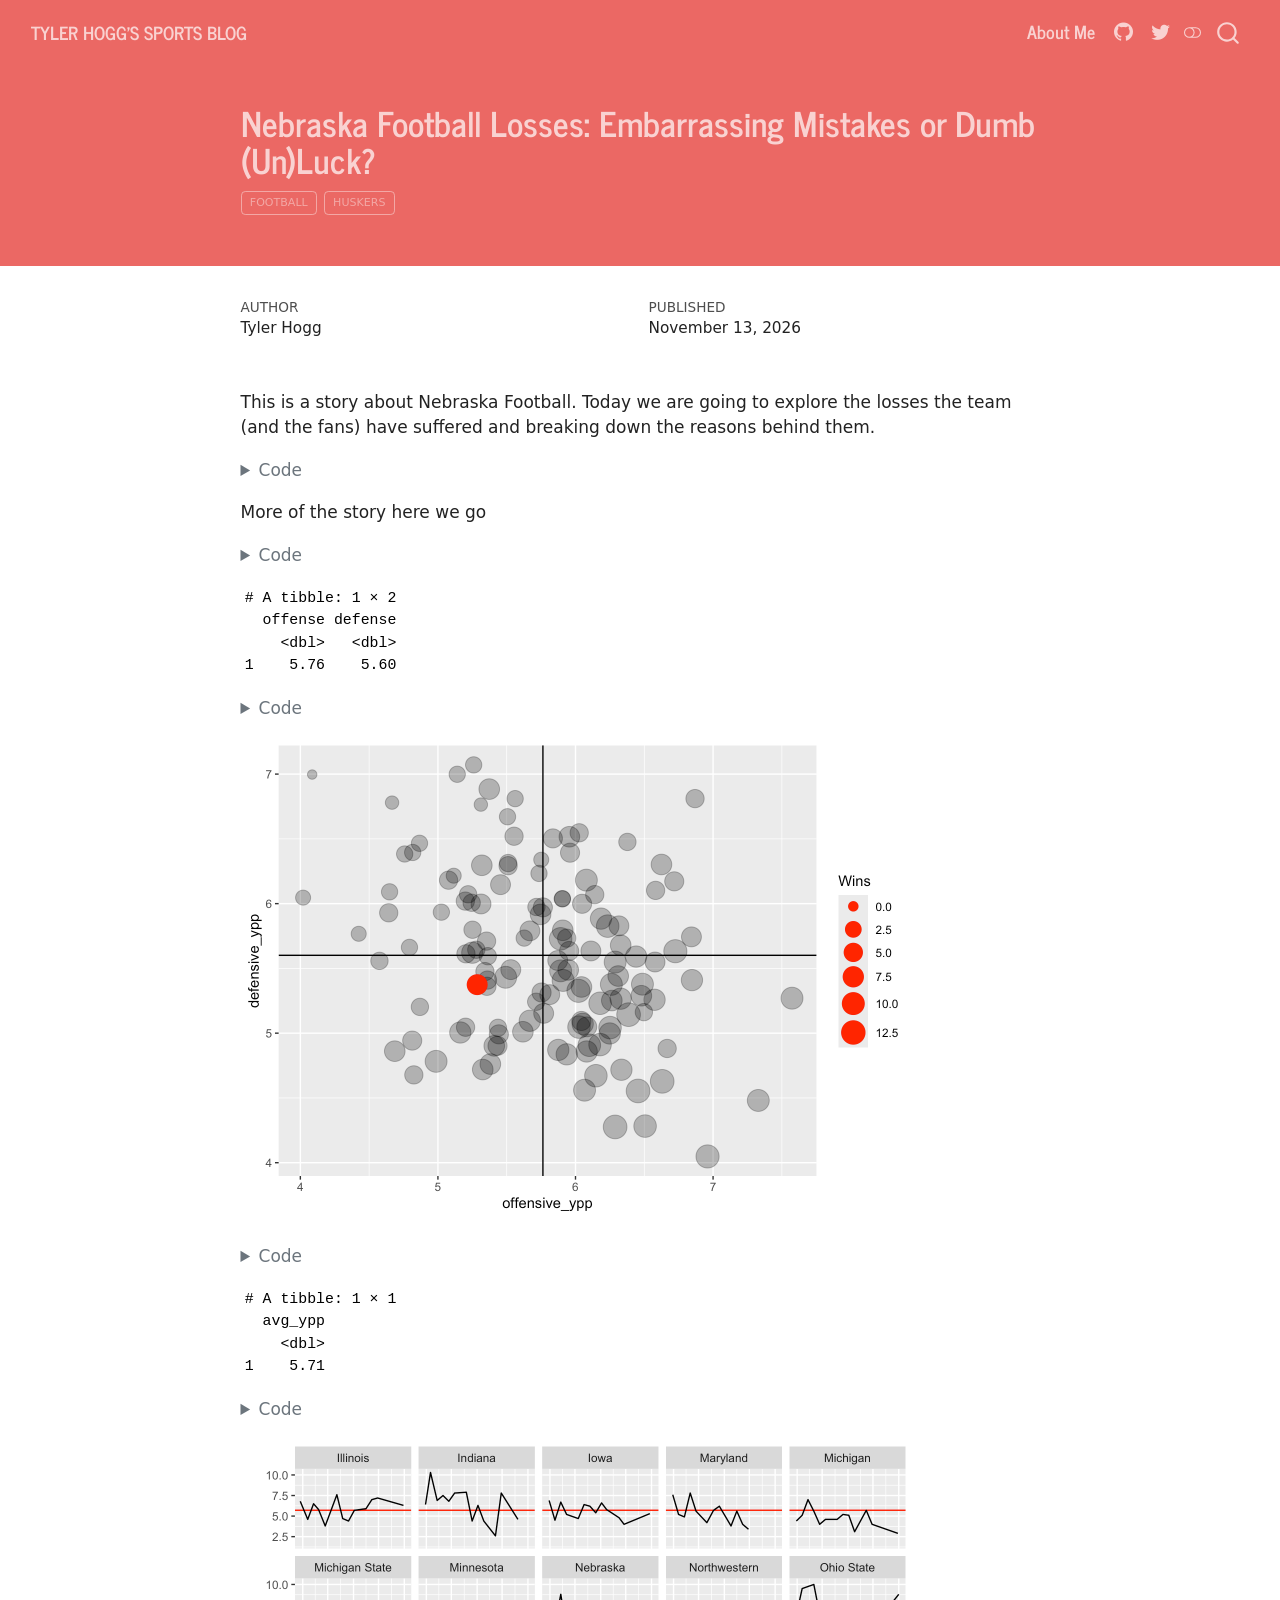
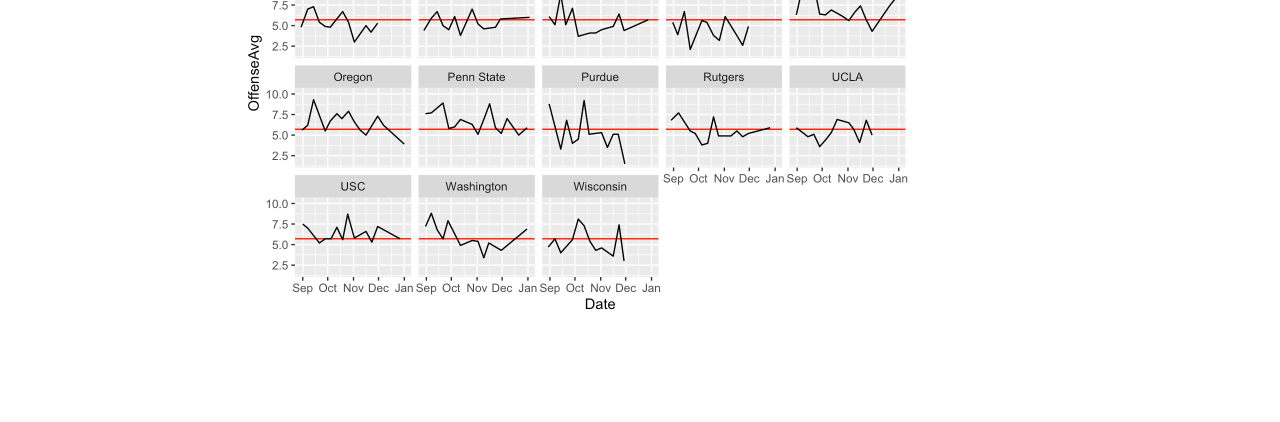
==== commit cfeb1ba4: "draft" ====
--- a/posts/01-nebraska-football-2026-stats/index.html
+++ b/posts/01-nebraska-football-2026-stats/index.html
@@ -9,7 +9,7 @@
 <meta name="author" content="Tyler Hogg">
 <meta name="dcterms.date" content="2026-11-13">
 
-<title>Nebraska Football 2026 - A year of disappointment – Tyler Hogg’s Sports Blog</title>
+<title>Nebraska Football Losses: Embarrassing Mistakes or Dumb (Un)Luck? – Tyler Hogg’s Sports Blog</title>
 <style>
 /* Default styles provided by pandoc.
 ** See https://pandoc.org/MANUAL.html#variables-for-html for config info.
@@ -334,7 +334,7 @@
 <header id="title-block-header" class="quarto-title-block default page-columns page-full">
   <div class="quarto-title-banner page-columns page-full">
     <div class="quarto-title column-body">
-      <h1 class="title">Nebraska Football 2026 - A year of disappointment</h1>
+      <h1 class="title">Nebraska Football Losses: Embarrassing Mistakes or Dumb (Un)Luck?</h1>
                                 <div class="quarto-categories">
                 <div class="quarto-category">football</div>
                 <div class="quarto-category">huskers</div>
@@ -375,26 +375,122 @@
 
 
 
-<p>This is a story about Nebraska Football</p>
+<p>This is a story about Nebraska Football. Today we are going to explore the losses the team (and the fans) have suffered and breaking down the reasons behind them.</p>
 <div class="cell">
 <details class="code-fold">
 <summary>Code</summary>
-<div class="code-copy-outer-scaffold"><div class="sourceCode cell-code" id="cb1"><pre class="sourceCode r code-with-copy"><code class="sourceCode r"><span id="cb1-1"><a href="#cb1-1" aria-hidden="true" tabindex="-1"></a><span class="fu">library</span>(tidyverse)</span></code></pre></div><button title="Copy to Clipboard" class="code-copy-button"><i class="bi"></i></button></div>
+<div class="code-copy-outer-scaffold"><div class="sourceCode cell-code" id="cb1"><pre class="sourceCode r code-with-copy"><code class="sourceCode r"><span id="cb1-1"><a href="#cb1-1" aria-hidden="true" tabindex="-1"></a><span class="fu">library</span>(tidyverse)</span>
+<span id="cb1-2"><a href="#cb1-2" aria-hidden="true" tabindex="-1"></a><span class="fu">library</span>(ggrepel)</span>
+<span id="cb1-3"><a href="#cb1-3" aria-hidden="true" tabindex="-1"></a>logs24 <span class="ot">&lt;-</span> <span class="fu">read_csv</span>(<span class="st">"footballlogs24.csv"</span>)</span>
+<span id="cb1-4"><a href="#cb1-4" aria-hidden="true" tabindex="-1"></a>logs26 <span class="ot">&lt;-</span> <span class="fu">read_csv</span>(<span class="st">"nebfootball26new.csv"</span>)</span></code></pre></div><button title="Copy to Clipboard" class="code-copy-button"><i class="bi"></i></button></div>
 </details>
-<div class="cell-output cell-output-stderr">
-<pre><code>── Attaching core tidyverse packages ──────────────────────── tidyverse 2.0.0 ──
-✔ dplyr     1.2.1     ✔ readr     2.2.0
-✔ forcats   1.0.1     ✔ stringr   1.6.0
-✔ ggplot2   4.0.3     ✔ tibble    3.3.1
-✔ lubridate 1.9.5     ✔ tidyr     1.3.2
-✔ purrr     1.2.2     
-── Conflicts ────────────────────────────────────────── tidyverse_conflicts() ──
-✖ dplyr::filter() masks stats::filter()
-✖ dplyr::lag()    masks stats::lag()
-ℹ Use the conflicted package (&lt;http://conflicted.r-lib.org/&gt;) to force all conflicts to become errors</code></pre>
+</div>
+<p>More of the story here we go</p>
+<div class="cell">
+<details class="code-fold">
+<summary>Code</summary>
+<div class="code-copy-outer-scaffold"><div class="sourceCode cell-code" id="cb2"><pre class="sourceCode r code-with-copy"><code class="sourceCode r"><span id="cb2-1"><a href="#cb2-1" aria-hidden="true" tabindex="-1"></a>winlosslogs <span class="ot">&lt;-</span> logs24 <span class="sc">|&gt;</span></span>
+<span id="cb2-2"><a href="#cb2-2" aria-hidden="true" tabindex="-1"></a>  <span class="fu">mutate</span>(</span>
+<span id="cb2-3"><a href="#cb2-3" aria-hidden="true" tabindex="-1"></a>    <span class="at">wins =</span> <span class="fu">case_when</span>(</span>
+<span id="cb2-4"><a href="#cb2-4" aria-hidden="true" tabindex="-1"></a>      <span class="fu">grepl</span>(<span class="st">"W"</span>, Result) <span class="sc">~</span> <span class="dv">1</span>,</span>
+<span id="cb2-5"><a href="#cb2-5" aria-hidden="true" tabindex="-1"></a>      <span class="fu">grepl</span>(<span class="st">"L"</span>, Result) <span class="sc">~</span> <span class="dv">0</span></span>
+<span id="cb2-6"><a href="#cb2-6" aria-hidden="true" tabindex="-1"></a>    )</span>
+<span id="cb2-7"><a href="#cb2-7" aria-hidden="true" tabindex="-1"></a>  )</span>
+<span id="cb2-8"><a href="#cb2-8" aria-hidden="true" tabindex="-1"></a></span>
+<span id="cb2-9"><a href="#cb2-9" aria-hidden="true" tabindex="-1"></a>yardsper <span class="ot">&lt;-</span> winlosslogs <span class="sc">|&gt;</span></span>
+<span id="cb2-10"><a href="#cb2-10" aria-hidden="true" tabindex="-1"></a>  <span class="fu">group_by</span>(Team, Conference) <span class="sc">|&gt;</span></span>
+<span id="cb2-11"><a href="#cb2-11" aria-hidden="true" tabindex="-1"></a>  <span class="fu">summarise</span>(</span>
+<span id="cb2-12"><a href="#cb2-12" aria-hidden="true" tabindex="-1"></a>    <span class="at">total_plays =</span> <span class="fu">sum</span>(OffensivePlays),</span>
+<span id="cb2-13"><a href="#cb2-13" aria-hidden="true" tabindex="-1"></a>    <span class="at">total_yards =</span> <span class="fu">sum</span>(OffensiveYards),</span>
+<span id="cb2-14"><a href="#cb2-14" aria-hidden="true" tabindex="-1"></a>    <span class="at">defensive_plays =</span> <span class="fu">sum</span>(DefPlays),</span>
+<span id="cb2-15"><a href="#cb2-15" aria-hidden="true" tabindex="-1"></a>    <span class="at">defensive_yards =</span> <span class="fu">sum</span>(DefYards),</span>
+<span id="cb2-16"><a href="#cb2-16" aria-hidden="true" tabindex="-1"></a>    <span class="at">total_wins =</span> <span class="fu">sum</span>(wins)</span>
+<span id="cb2-17"><a href="#cb2-17" aria-hidden="true" tabindex="-1"></a>  ) <span class="sc">|&gt;</span></span>
+<span id="cb2-18"><a href="#cb2-18" aria-hidden="true" tabindex="-1"></a>  <span class="fu">mutate</span>(</span>
+<span id="cb2-19"><a href="#cb2-19" aria-hidden="true" tabindex="-1"></a>    <span class="at">offensive_ypp =</span> total_yards <span class="sc">/</span> total_plays,</span>
+<span id="cb2-20"><a href="#cb2-20" aria-hidden="true" tabindex="-1"></a>    <span class="at">defensive_ypp =</span> defensive_yards <span class="sc">/</span> defensive_plays</span>
+<span id="cb2-21"><a href="#cb2-21" aria-hidden="true" tabindex="-1"></a>  )</span>
+<span id="cb2-22"><a href="#cb2-22" aria-hidden="true" tabindex="-1"></a></span>
+<span id="cb2-23"><a href="#cb2-23" aria-hidden="true" tabindex="-1"></a>nu <span class="ot">&lt;-</span> yardsper <span class="sc">|&gt;</span></span>
+<span id="cb2-24"><a href="#cb2-24" aria-hidden="true" tabindex="-1"></a>  <span class="fu">filter</span>(Team <span class="sc">==</span> <span class="st">"Nebraska"</span>)</span>
+<span id="cb2-25"><a href="#cb2-25" aria-hidden="true" tabindex="-1"></a></span>
+<span id="cb2-26"><a href="#cb2-26" aria-hidden="true" tabindex="-1"></a>yardsper <span class="sc">|&gt;</span></span>
+<span id="cb2-27"><a href="#cb2-27" aria-hidden="true" tabindex="-1"></a>  <span class="fu">ungroup</span>() <span class="sc">|&gt;</span></span>
+<span id="cb2-28"><a href="#cb2-28" aria-hidden="true" tabindex="-1"></a>  <span class="fu">summarise</span>(</span>
+<span id="cb2-29"><a href="#cb2-29" aria-hidden="true" tabindex="-1"></a>    <span class="at">offense=</span> <span class="fu">mean</span>(offensive_ypp),</span>
+<span id="cb2-30"><a href="#cb2-30" aria-hidden="true" tabindex="-1"></a>    <span class="at">defense =</span> <span class="fu">mean</span>(defensive_ypp)</span>
+<span id="cb2-31"><a href="#cb2-31" aria-hidden="true" tabindex="-1"></a>  )</span></code></pre></div><button title="Copy to Clipboard" class="code-copy-button"><i class="bi"></i></button></div>
+</details>
+<div class="cell-output cell-output-stdout">
+<pre><code># A tibble: 1 × 2
+  offense defense
+    &lt;dbl&gt;   &lt;dbl&gt;
+1    5.76    5.60</code></pre>
+</div>
+<details class="code-fold">
+<summary>Code</summary>
+<div class="code-copy-outer-scaffold"><div class="sourceCode cell-code" id="cb4"><pre class="sourceCode r code-with-copy"><code class="sourceCode r"><span id="cb4-1"><a href="#cb4-1" aria-hidden="true" tabindex="-1"></a><span class="fu">ggplot</span>() <span class="sc">+</span></span>
+<span id="cb4-2"><a href="#cb4-2" aria-hidden="true" tabindex="-1"></a>  <span class="fu">geom_point</span>(</span>
+<span id="cb4-3"><a href="#cb4-3" aria-hidden="true" tabindex="-1"></a>    <span class="at">data =</span> yardsper,</span>
+<span id="cb4-4"><a href="#cb4-4" aria-hidden="true" tabindex="-1"></a>    <span class="fu">aes</span>(<span class="at">x =</span> offensive_ypp, <span class="at">y =</span> defensive_ypp, <span class="at">size =</span> total_wins),</span>
+<span id="cb4-5"><a href="#cb4-5" aria-hidden="true" tabindex="-1"></a>    <span class="at">alpha =</span> .<span class="dv">3</span></span>
+<span id="cb4-6"><a href="#cb4-6" aria-hidden="true" tabindex="-1"></a>  ) <span class="sc">+</span></span>
+<span id="cb4-7"><a href="#cb4-7" aria-hidden="true" tabindex="-1"></a>  <span class="fu">scale_size</span>(<span class="at">range =</span> <span class="fu">c</span>(<span class="dv">3</span>, <span class="dv">8</span>), <span class="at">name =</span> <span class="st">"Wins"</span>) <span class="sc">+</span></span>
+<span id="cb4-8"><a href="#cb4-8" aria-hidden="true" tabindex="-1"></a>  <span class="fu">geom_point</span>(</span>
+<span id="cb4-9"><a href="#cb4-9" aria-hidden="true" tabindex="-1"></a>    <span class="at">data =</span> nu,</span>
+<span id="cb4-10"><a href="#cb4-10" aria-hidden="true" tabindex="-1"></a>    <span class="fu">aes</span>(</span>
+<span id="cb4-11"><a href="#cb4-11" aria-hidden="true" tabindex="-1"></a>      <span class="at">x =</span> offensive_ypp,</span>
+<span id="cb4-12"><a href="#cb4-12" aria-hidden="true" tabindex="-1"></a>      <span class="at">y =</span> defensive_ypp,</span>
+<span id="cb4-13"><a href="#cb4-13" aria-hidden="true" tabindex="-1"></a>      <span class="at">size =</span> total_wins</span>
+<span id="cb4-14"><a href="#cb4-14" aria-hidden="true" tabindex="-1"></a>    ),</span>
+<span id="cb4-15"><a href="#cb4-15" aria-hidden="true" tabindex="-1"></a>    <span class="at">color =</span> <span class="st">"red"</span></span>
+<span id="cb4-16"><a href="#cb4-16" aria-hidden="true" tabindex="-1"></a>  )<span class="sc">+</span></span>
+<span id="cb4-17"><a href="#cb4-17" aria-hidden="true" tabindex="-1"></a>  <span class="fu">geom_vline</span>(<span class="at">xintercept =</span> <span class="fl">5.763149</span>) <span class="sc">+</span></span>
+<span id="cb4-18"><a href="#cb4-18" aria-hidden="true" tabindex="-1"></a>  <span class="fu">geom_hline</span>(<span class="at">yintercept=</span> <span class="fl">5.601157</span>)</span></code></pre></div><button title="Copy to Clipboard" class="code-copy-button"><i class="bi"></i></button></div>
+</details>
+<div class="cell-output-display">
+<div>
+<figure class="figure">
+<p><img src="index_files/figure-html/unnamed-chunk-2-1.png" class="img-fluid figure-img" width="672"></p>
+</figure>
 </div>
 </div>
-<p>More of the story here we go</p>
+</div>
+<div class="cell">
+<details class="code-fold">
+<summary>Code</summary>
+<div class="code-copy-outer-scaffold"><div class="sourceCode cell-code" id="cb5"><pre class="sourceCode r code-with-copy"><code class="sourceCode r"><span id="cb5-1"><a href="#cb5-1" aria-hidden="true" tabindex="-1"></a>bigten <span class="ot">&lt;-</span> logs24 <span class="sc">|&gt;</span> <span class="fu">filter</span>(Conference <span class="sc">==</span> <span class="st">"Big Ten Conference"</span>)<span class="sc">|&gt;</span></span>
+<span id="cb5-2"><a href="#cb5-2" aria-hidden="true" tabindex="-1"></a>  <span class="fu">mutate</span>(</span>
+<span id="cb5-3"><a href="#cb5-3" aria-hidden="true" tabindex="-1"></a>    <span class="at">total_plays =</span> PassingAtt <span class="sc">+</span> RushingAtt,</span>
+<span id="cb5-4"><a href="#cb5-4" aria-hidden="true" tabindex="-1"></a>    <span class="at">total_yards =</span> PassingYds <span class="sc">+</span> RushingYds,</span>
+<span id="cb5-5"><a href="#cb5-5" aria-hidden="true" tabindex="-1"></a>    <span class="at">offensive_ypp =</span> total_yards <span class="sc">/</span> total_plays,</span>
+<span id="cb5-6"><a href="#cb5-6" aria-hidden="true" tabindex="-1"></a>  )</span>
+<span id="cb5-7"><a href="#cb5-7" aria-hidden="true" tabindex="-1"></a></span>
+<span id="cb5-8"><a href="#cb5-8" aria-hidden="true" tabindex="-1"></a>bigten <span class="sc">|&gt;</span> <span class="fu">summarise</span>(</span>
+<span id="cb5-9"><a href="#cb5-9" aria-hidden="true" tabindex="-1"></a>    <span class="at">avg_ypp =</span> <span class="fu">mean</span>(OffenseAvg)</span>
+<span id="cb5-10"><a href="#cb5-10" aria-hidden="true" tabindex="-1"></a>  )</span></code></pre></div><button title="Copy to Clipboard" class="code-copy-button"><i class="bi"></i></button></div>
+</details>
+<div class="cell-output cell-output-stdout">
+<pre><code># A tibble: 1 × 1
+  avg_ypp
+    &lt;dbl&gt;
+1    5.71</code></pre>
+</div>
+<details class="code-fold">
+<summary>Code</summary>
+<div class="code-copy-outer-scaffold"><div class="sourceCode cell-code" id="cb7"><pre class="sourceCode r code-with-copy"><code class="sourceCode r"><span id="cb7-1"><a href="#cb7-1" aria-hidden="true" tabindex="-1"></a><span class="fu">ggplot</span>()<span class="sc">+</span></span>
+<span id="cb7-2"><a href="#cb7-2" aria-hidden="true" tabindex="-1"></a>  <span class="fu">geom_hline</span>(<span class="at">yintercept=</span> <span class="fl">5.708621</span>, <span class="at">color=</span><span class="st">"red"</span>)<span class="sc">+</span></span>
+<span id="cb7-3"><a href="#cb7-3" aria-hidden="true" tabindex="-1"></a>  <span class="fu">geom_line</span>(<span class="at">data=</span>bigten, <span class="fu">aes</span>(<span class="at">x=</span>Date, <span class="at">y=</span>OffenseAvg, <span class="at">group=</span>Team)) <span class="sc">+</span></span>
+<span id="cb7-4"><a href="#cb7-4" aria-hidden="true" tabindex="-1"></a>  <span class="fu">facet_wrap</span>(<span class="sc">~</span>Team)</span></code></pre></div><button title="Copy to Clipboard" class="code-copy-button"><i class="bi"></i></button></div>
+</details>
+<div class="cell-output-display">
+<div>
+<figure class="figure">
+<p><img src="index_files/figure-html/unnamed-chunk-3-1.png" class="img-fluid figure-img" width="672"></p>
+</figure>
+</div>
+</div>
+</div>
 
 
 
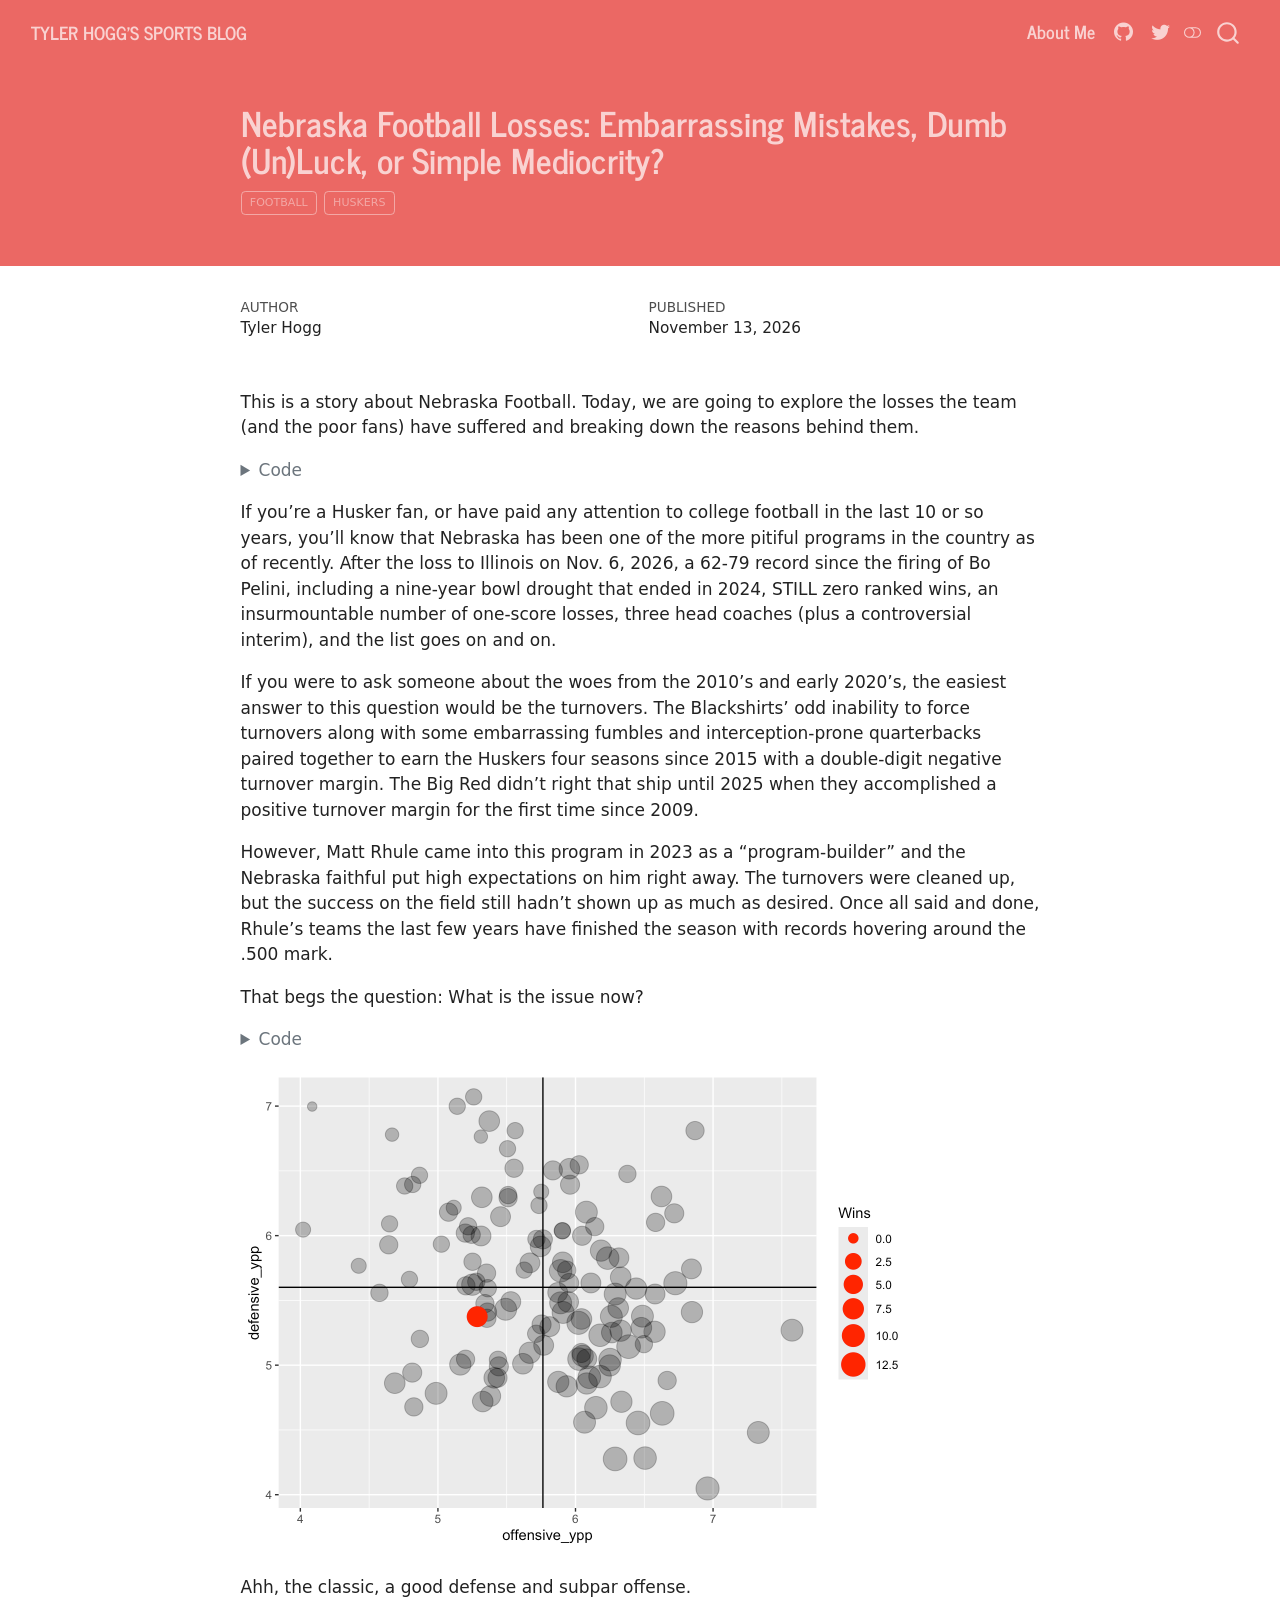
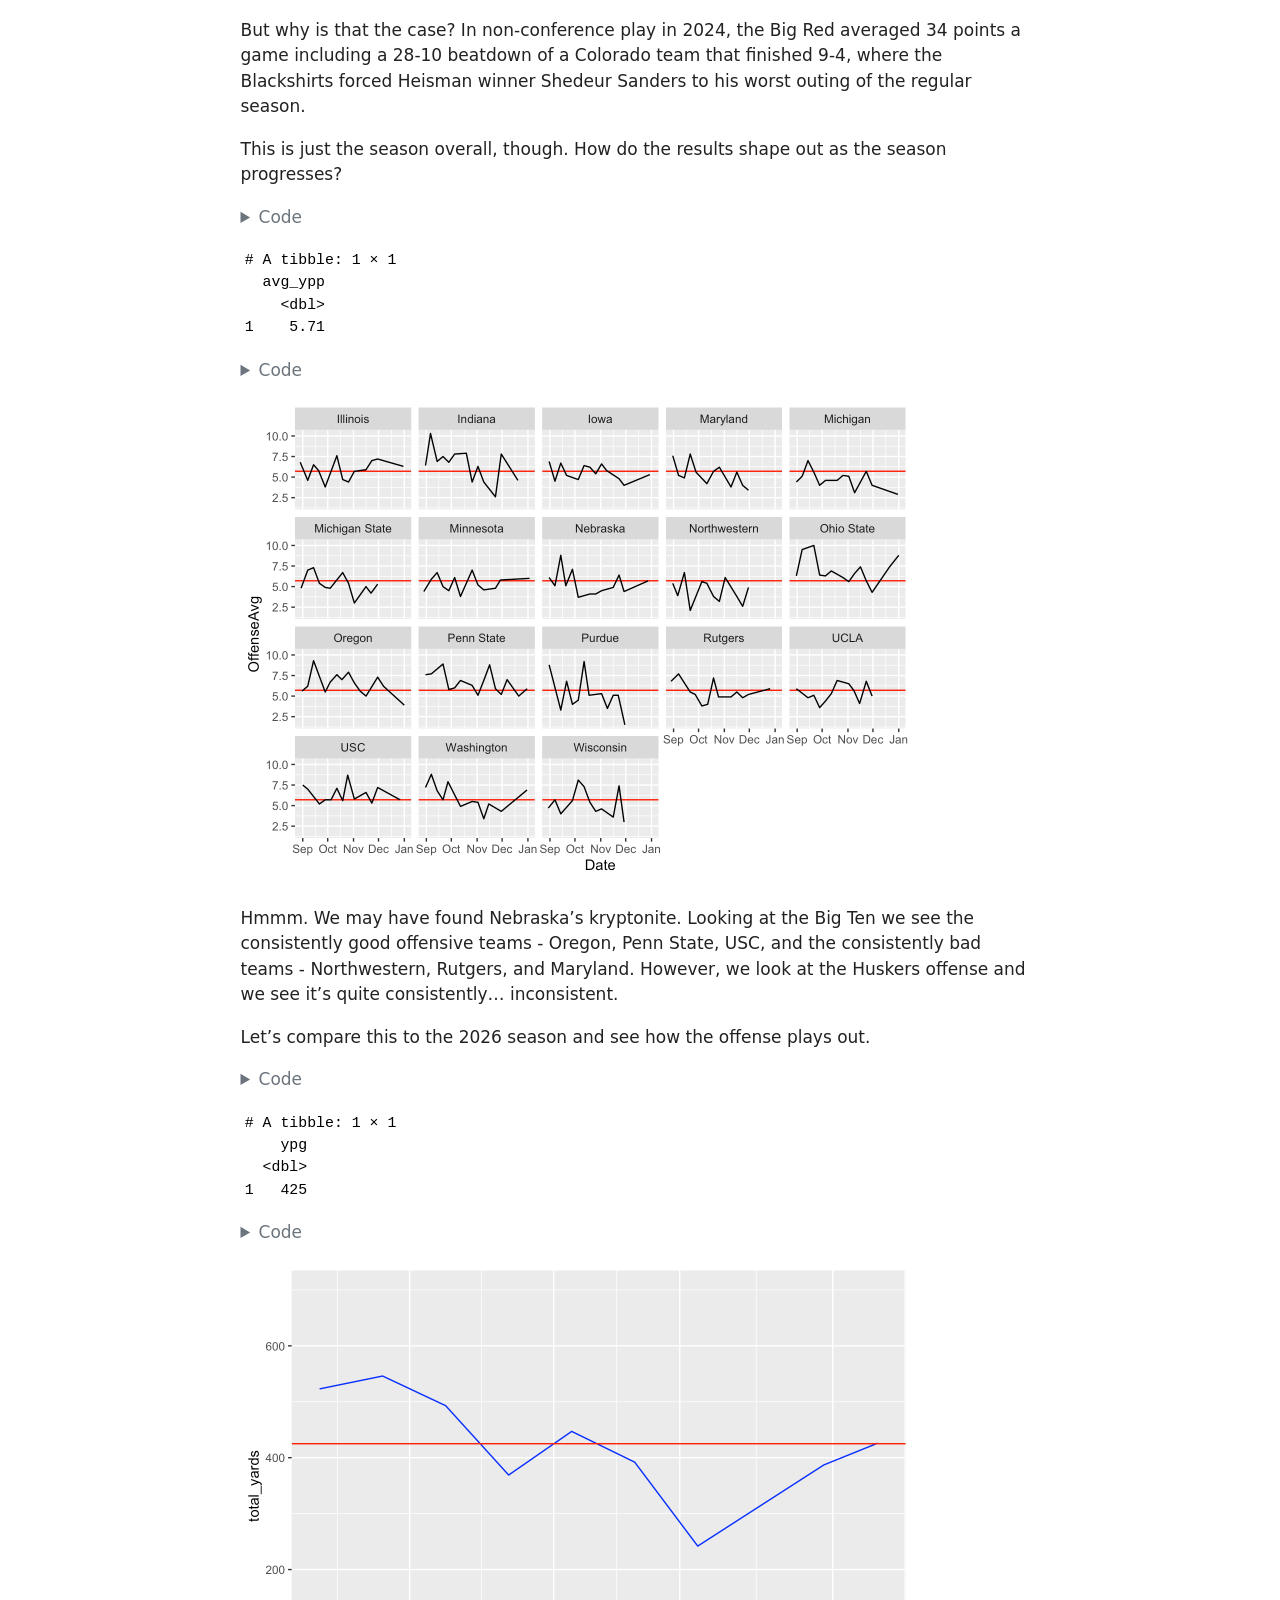
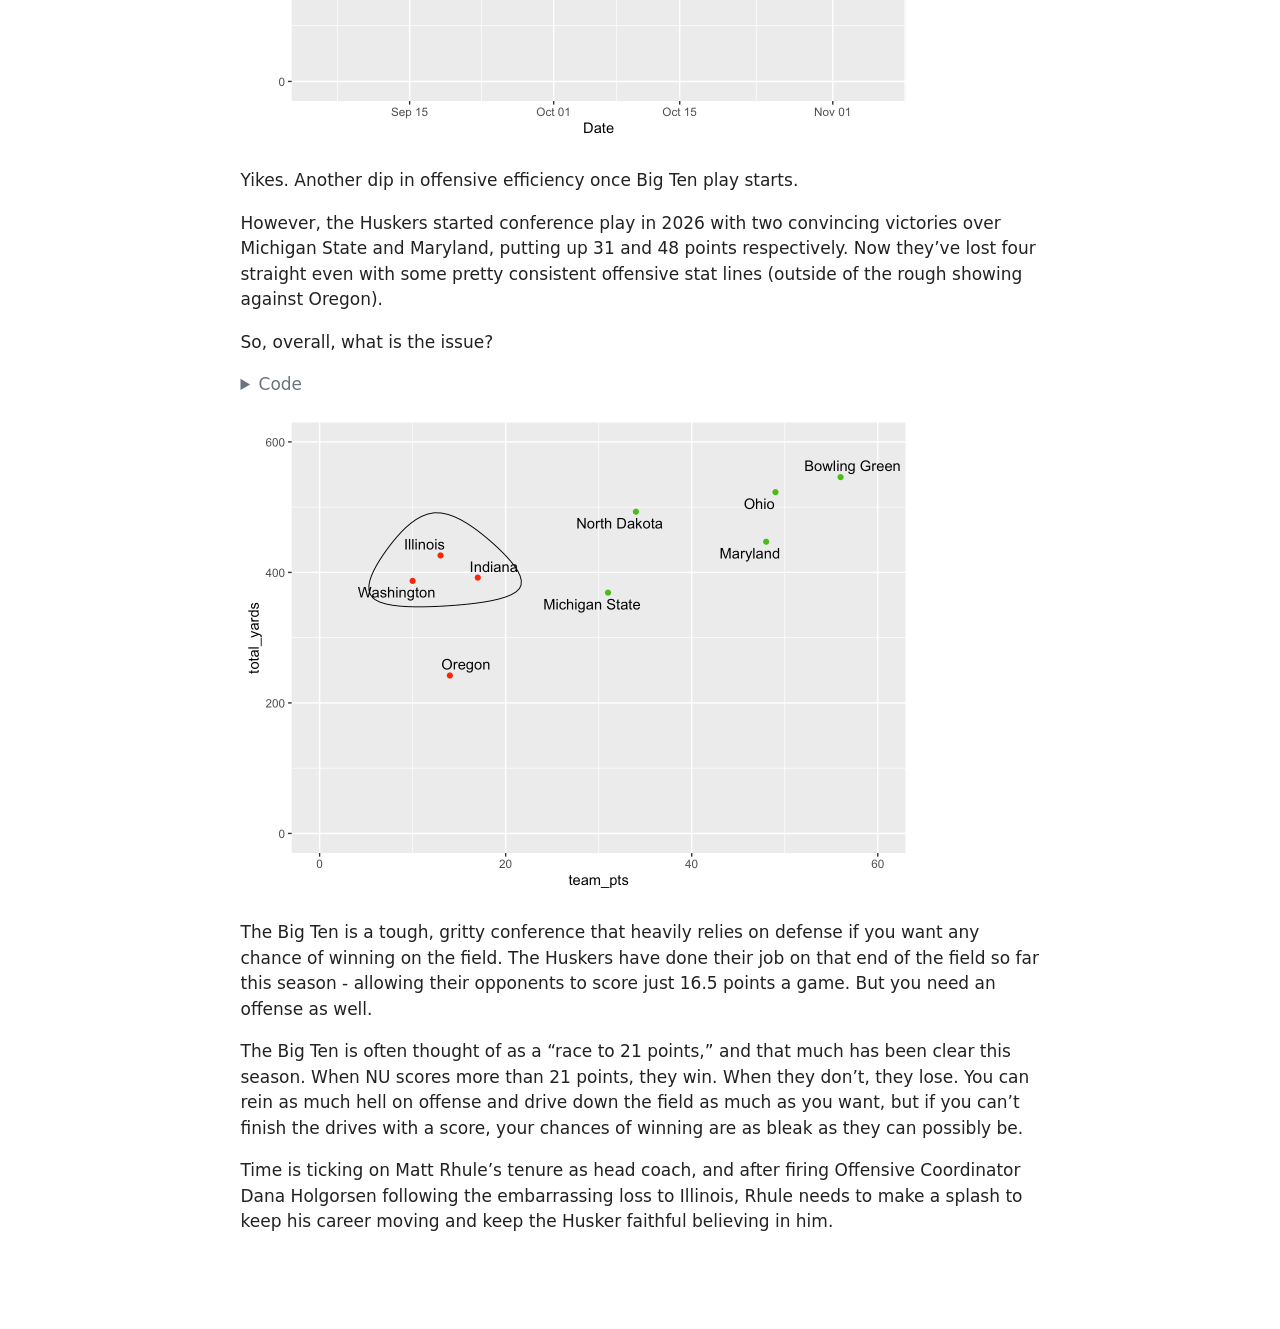
==== commit e6141467: "test" ====
--- a/posts/01-nebraska-football-2026-stats/index.html
+++ b/posts/01-nebraska-football-2026-stats/index.html
@@ -9,7 +9,7 @@
 <meta name="author" content="Tyler Hogg">
 <meta name="dcterms.date" content="2026-11-13">
 
-<title>Nebraska Football Losses: Embarrassing Mistakes or Dumb (Un)Luck? – Tyler Hogg’s Sports Blog</title>
+<title>Nebraska Football Losses: Embarrassing Mistakes, Dumb (Un)Luck, or Simple Mediocrity? – Tyler Hogg’s Sports Blog</title>
 <style>
 /* Default styles provided by pandoc.
 ** See https://pandoc.org/MANUAL.html#variables-for-html for config info.
@@ -334,7 +334,7 @@
 <header id="title-block-header" class="quarto-title-block default page-columns page-full">
   <div class="quarto-title-banner page-columns page-full">
     <div class="quarto-title column-body">
-      <h1 class="title">Nebraska Football Losses: Embarrassing Mistakes or Dumb (Un)Luck?</h1>
+      <h1 class="title">Nebraska Football Losses: Embarrassing Mistakes, Dumb (Un)Luck, or Simple Mediocrity?</h1>
                                 <div class="quarto-categories">
                 <div class="quarto-category">football</div>
                 <div class="quarto-category">huskers</div>
@@ -375,17 +375,22 @@
 
 
 
-<p>This is a story about Nebraska Football. Today we are going to explore the losses the team (and the fans) have suffered and breaking down the reasons behind them.</p>
+<p>This is a story about Nebraska Football. Today, we are going to explore the losses the team (and the poor fans) have suffered and breaking down the reasons behind them.</p>
 <div class="cell">
 <details class="code-fold">
 <summary>Code</summary>
 <div class="code-copy-outer-scaffold"><div class="sourceCode cell-code" id="cb1"><pre class="sourceCode r code-with-copy"><code class="sourceCode r"><span id="cb1-1"><a href="#cb1-1" aria-hidden="true" tabindex="-1"></a><span class="fu">library</span>(tidyverse)</span>
 <span id="cb1-2"><a href="#cb1-2" aria-hidden="true" tabindex="-1"></a><span class="fu">library</span>(ggrepel)</span>
-<span id="cb1-3"><a href="#cb1-3" aria-hidden="true" tabindex="-1"></a>logs24 <span class="ot">&lt;-</span> <span class="fu">read_csv</span>(<span class="st">"footballlogs24.csv"</span>)</span>
-<span id="cb1-4"><a href="#cb1-4" aria-hidden="true" tabindex="-1"></a>logs26 <span class="ot">&lt;-</span> <span class="fu">read_csv</span>(<span class="st">"nebfootball26new.csv"</span>)</span></code></pre></div><button title="Copy to Clipboard" class="code-copy-button"><i class="bi"></i></button></div>
+<span id="cb1-3"><a href="#cb1-3" aria-hidden="true" tabindex="-1"></a><span class="fu">library</span>(gt)</span>
+<span id="cb1-4"><a href="#cb1-4" aria-hidden="true" tabindex="-1"></a><span class="fu">library</span>(ggalt)</span>
+<span id="cb1-5"><a href="#cb1-5" aria-hidden="true" tabindex="-1"></a>logs24 <span class="ot">&lt;-</span> <span class="fu">read_csv</span>(<span class="st">"footballlogs24.csv"</span>)</span>
+<span id="cb1-6"><a href="#cb1-6" aria-hidden="true" tabindex="-1"></a>logs26 <span class="ot">&lt;-</span> <span class="fu">read_csv</span>(<span class="st">"nebfootball26new.csv"</span>)</span></code></pre></div><button title="Copy to Clipboard" class="code-copy-button"><i class="bi"></i></button></div>
 </details>
 </div>
-<p>More of the story here we go</p>
+<p>If you’re a Husker fan, or have paid any attention to college football in the last 10 or so years, you’ll know that Nebraska has been one of the more pitiful programs in the country as of recently. After the loss to Illinois on Nov.&nbsp;6, 2026, a 62-79 record since the firing of Bo Pelini, including a nine-year bowl drought that ended in 2024, STILL zero ranked wins, an insurmountable number of one-score losses, three head coaches (plus a controversial interim), and the list goes on and on.</p>
+<p>If you were to ask someone about the woes from the 2010’s and early 2020’s, the easiest answer to this question would be the turnovers. The Blackshirts’ odd inability to force turnovers along with some embarrassing fumbles and interception-prone quarterbacks paired together to earn the Huskers four seasons since 2015 with a double-digit negative turnover margin. The Big Red didn’t right that ship until 2025 when they accomplished a positive turnover margin for the first time since 2009.</p>
+<p>However, Matt Rhule came into this program in 2023 as a “program-builder” and the Nebraska faithful put high expectations on him right away. The turnovers were cleaned up, but the success on the field still hadn’t shown up as much as desired. Once all said and done, Rhule’s teams the last few years have finished the season with records hovering around the .500 mark.</p>
+<p>That begs the question: What is the issue now?</p>
 <div class="cell">
 <details class="code-fold">
 <summary>Code</summary>
@@ -414,39 +419,24 @@
 <span id="cb2-23"><a href="#cb2-23" aria-hidden="true" tabindex="-1"></a>nu <span class="ot">&lt;-</span> yardsper <span class="sc">|&gt;</span></span>
 <span id="cb2-24"><a href="#cb2-24" aria-hidden="true" tabindex="-1"></a>  <span class="fu">filter</span>(Team <span class="sc">==</span> <span class="st">"Nebraska"</span>)</span>
 <span id="cb2-25"><a href="#cb2-25" aria-hidden="true" tabindex="-1"></a></span>
-<span id="cb2-26"><a href="#cb2-26" aria-hidden="true" tabindex="-1"></a>yardsper <span class="sc">|&gt;</span></span>
-<span id="cb2-27"><a href="#cb2-27" aria-hidden="true" tabindex="-1"></a>  <span class="fu">ungroup</span>() <span class="sc">|&gt;</span></span>
-<span id="cb2-28"><a href="#cb2-28" aria-hidden="true" tabindex="-1"></a>  <span class="fu">summarise</span>(</span>
-<span id="cb2-29"><a href="#cb2-29" aria-hidden="true" tabindex="-1"></a>    <span class="at">offense=</span> <span class="fu">mean</span>(offensive_ypp),</span>
-<span id="cb2-30"><a href="#cb2-30" aria-hidden="true" tabindex="-1"></a>    <span class="at">defense =</span> <span class="fu">mean</span>(defensive_ypp)</span>
-<span id="cb2-31"><a href="#cb2-31" aria-hidden="true" tabindex="-1"></a>  )</span></code></pre></div><button title="Copy to Clipboard" class="code-copy-button"><i class="bi"></i></button></div>
-</details>
-<div class="cell-output cell-output-stdout">
-<pre><code># A tibble: 1 × 2
-  offense defense
-    &lt;dbl&gt;   &lt;dbl&gt;
-1    5.76    5.60</code></pre>
-</div>
-<details class="code-fold">
-<summary>Code</summary>
-<div class="code-copy-outer-scaffold"><div class="sourceCode cell-code" id="cb4"><pre class="sourceCode r code-with-copy"><code class="sourceCode r"><span id="cb4-1"><a href="#cb4-1" aria-hidden="true" tabindex="-1"></a><span class="fu">ggplot</span>() <span class="sc">+</span></span>
-<span id="cb4-2"><a href="#cb4-2" aria-hidden="true" tabindex="-1"></a>  <span class="fu">geom_point</span>(</span>
-<span id="cb4-3"><a href="#cb4-3" aria-hidden="true" tabindex="-1"></a>    <span class="at">data =</span> yardsper,</span>
-<span id="cb4-4"><a href="#cb4-4" aria-hidden="true" tabindex="-1"></a>    <span class="fu">aes</span>(<span class="at">x =</span> offensive_ypp, <span class="at">y =</span> defensive_ypp, <span class="at">size =</span> total_wins),</span>
-<span id="cb4-5"><a href="#cb4-5" aria-hidden="true" tabindex="-1"></a>    <span class="at">alpha =</span> .<span class="dv">3</span></span>
-<span id="cb4-6"><a href="#cb4-6" aria-hidden="true" tabindex="-1"></a>  ) <span class="sc">+</span></span>
-<span id="cb4-7"><a href="#cb4-7" aria-hidden="true" tabindex="-1"></a>  <span class="fu">scale_size</span>(<span class="at">range =</span> <span class="fu">c</span>(<span class="dv">3</span>, <span class="dv">8</span>), <span class="at">name =</span> <span class="st">"Wins"</span>) <span class="sc">+</span></span>
-<span id="cb4-8"><a href="#cb4-8" aria-hidden="true" tabindex="-1"></a>  <span class="fu">geom_point</span>(</span>
-<span id="cb4-9"><a href="#cb4-9" aria-hidden="true" tabindex="-1"></a>    <span class="at">data =</span> nu,</span>
-<span id="cb4-10"><a href="#cb4-10" aria-hidden="true" tabindex="-1"></a>    <span class="fu">aes</span>(</span>
-<span id="cb4-11"><a href="#cb4-11" aria-hidden="true" tabindex="-1"></a>      <span class="at">x =</span> offensive_ypp,</span>
-<span id="cb4-12"><a href="#cb4-12" aria-hidden="true" tabindex="-1"></a>      <span class="at">y =</span> defensive_ypp,</span>
-<span id="cb4-13"><a href="#cb4-13" aria-hidden="true" tabindex="-1"></a>      <span class="at">size =</span> total_wins</span>
-<span id="cb4-14"><a href="#cb4-14" aria-hidden="true" tabindex="-1"></a>    ),</span>
-<span id="cb4-15"><a href="#cb4-15" aria-hidden="true" tabindex="-1"></a>    <span class="at">color =</span> <span class="st">"red"</span></span>
-<span id="cb4-16"><a href="#cb4-16" aria-hidden="true" tabindex="-1"></a>  )<span class="sc">+</span></span>
-<span id="cb4-17"><a href="#cb4-17" aria-hidden="true" tabindex="-1"></a>  <span class="fu">geom_vline</span>(<span class="at">xintercept =</span> <span class="fl">5.763149</span>) <span class="sc">+</span></span>
-<span id="cb4-18"><a href="#cb4-18" aria-hidden="true" tabindex="-1"></a>  <span class="fu">geom_hline</span>(<span class="at">yintercept=</span> <span class="fl">5.601157</span>)</span></code></pre></div><button title="Copy to Clipboard" class="code-copy-button"><i class="bi"></i></button></div>
+<span id="cb2-26"><a href="#cb2-26" aria-hidden="true" tabindex="-1"></a><span class="fu">ggplot</span>() <span class="sc">+</span></span>
+<span id="cb2-27"><a href="#cb2-27" aria-hidden="true" tabindex="-1"></a>  <span class="fu">geom_point</span>(</span>
+<span id="cb2-28"><a href="#cb2-28" aria-hidden="true" tabindex="-1"></a>    <span class="at">data =</span> yardsper,</span>
+<span id="cb2-29"><a href="#cb2-29" aria-hidden="true" tabindex="-1"></a>    <span class="fu">aes</span>(<span class="at">x =</span> offensive_ypp, <span class="at">y =</span> defensive_ypp, <span class="at">size =</span> total_wins),</span>
+<span id="cb2-30"><a href="#cb2-30" aria-hidden="true" tabindex="-1"></a>    <span class="at">alpha =</span> .<span class="dv">3</span></span>
+<span id="cb2-31"><a href="#cb2-31" aria-hidden="true" tabindex="-1"></a>  ) <span class="sc">+</span></span>
+<span id="cb2-32"><a href="#cb2-32" aria-hidden="true" tabindex="-1"></a>  <span class="fu">scale_size</span>(<span class="at">range =</span> <span class="fu">c</span>(<span class="dv">3</span>, <span class="dv">8</span>), <span class="at">name =</span> <span class="st">"Wins"</span>) <span class="sc">+</span></span>
+<span id="cb2-33"><a href="#cb2-33" aria-hidden="true" tabindex="-1"></a>  <span class="fu">geom_point</span>(</span>
+<span id="cb2-34"><a href="#cb2-34" aria-hidden="true" tabindex="-1"></a>    <span class="at">data =</span> nu,</span>
+<span id="cb2-35"><a href="#cb2-35" aria-hidden="true" tabindex="-1"></a>    <span class="fu">aes</span>(</span>
+<span id="cb2-36"><a href="#cb2-36" aria-hidden="true" tabindex="-1"></a>      <span class="at">x =</span> offensive_ypp,</span>
+<span id="cb2-37"><a href="#cb2-37" aria-hidden="true" tabindex="-1"></a>      <span class="at">y =</span> defensive_ypp,</span>
+<span id="cb2-38"><a href="#cb2-38" aria-hidden="true" tabindex="-1"></a>      <span class="at">size =</span> total_wins</span>
+<span id="cb2-39"><a href="#cb2-39" aria-hidden="true" tabindex="-1"></a>    ),</span>
+<span id="cb2-40"><a href="#cb2-40" aria-hidden="true" tabindex="-1"></a>    <span class="at">color =</span> <span class="st">"red"</span></span>
+<span id="cb2-41"><a href="#cb2-41" aria-hidden="true" tabindex="-1"></a>  )<span class="sc">+</span></span>
+<span id="cb2-42"><a href="#cb2-42" aria-hidden="true" tabindex="-1"></a>  <span class="fu">geom_vline</span>(<span class="at">xintercept =</span> <span class="fl">5.763149</span>) <span class="sc">+</span></span>
+<span id="cb2-43"><a href="#cb2-43" aria-hidden="true" tabindex="-1"></a>  <span class="fu">geom_hline</span>(<span class="at">yintercept=</span> <span class="fl">5.601157</span>)</span></code></pre></div><button title="Copy to Clipboard" class="code-copy-button"><i class="bi"></i></button></div>
 </details>
 <div class="cell-output-display">
 <div>
@@ -456,19 +446,22 @@
 </div>
 </div>
 </div>
+<p>Ahh, the classic, a good defense and subpar offense.</p>
+<p>But why is that the case? In non-conference play in 2024, the Big Red averaged 34 points a game including a 28-10 beatdown of a Colorado team that finished 9-4, where the Blackshirts forced Heisman winner Shedeur Sanders to his worst outing of the regular season.</p>
+<p>This is just the season overall, though. How do the results shape out as the season progresses?</p>
 <div class="cell">
 <details class="code-fold">
 <summary>Code</summary>
-<div class="code-copy-outer-scaffold"><div class="sourceCode cell-code" id="cb5"><pre class="sourceCode r code-with-copy"><code class="sourceCode r"><span id="cb5-1"><a href="#cb5-1" aria-hidden="true" tabindex="-1"></a>bigten <span class="ot">&lt;-</span> logs24 <span class="sc">|&gt;</span> <span class="fu">filter</span>(Conference <span class="sc">==</span> <span class="st">"Big Ten Conference"</span>)<span class="sc">|&gt;</span></span>
-<span id="cb5-2"><a href="#cb5-2" aria-hidden="true" tabindex="-1"></a>  <span class="fu">mutate</span>(</span>
-<span id="cb5-3"><a href="#cb5-3" aria-hidden="true" tabindex="-1"></a>    <span class="at">total_plays =</span> PassingAtt <span class="sc">+</span> RushingAtt,</span>
-<span id="cb5-4"><a href="#cb5-4" aria-hidden="true" tabindex="-1"></a>    <span class="at">total_yards =</span> PassingYds <span class="sc">+</span> RushingYds,</span>
-<span id="cb5-5"><a href="#cb5-5" aria-hidden="true" tabindex="-1"></a>    <span class="at">offensive_ypp =</span> total_yards <span class="sc">/</span> total_plays,</span>
-<span id="cb5-6"><a href="#cb5-6" aria-hidden="true" tabindex="-1"></a>  )</span>
-<span id="cb5-7"><a href="#cb5-7" aria-hidden="true" tabindex="-1"></a></span>
-<span id="cb5-8"><a href="#cb5-8" aria-hidden="true" tabindex="-1"></a>bigten <span class="sc">|&gt;</span> <span class="fu">summarise</span>(</span>
-<span id="cb5-9"><a href="#cb5-9" aria-hidden="true" tabindex="-1"></a>    <span class="at">avg_ypp =</span> <span class="fu">mean</span>(OffenseAvg)</span>
-<span id="cb5-10"><a href="#cb5-10" aria-hidden="true" tabindex="-1"></a>  )</span></code></pre></div><button title="Copy to Clipboard" class="code-copy-button"><i class="bi"></i></button></div>
+<div class="code-copy-outer-scaffold"><div class="sourceCode cell-code" id="cb3"><pre class="sourceCode r code-with-copy"><code class="sourceCode r"><span id="cb3-1"><a href="#cb3-1" aria-hidden="true" tabindex="-1"></a>bigten <span class="ot">&lt;-</span> logs24 <span class="sc">|&gt;</span> <span class="fu">filter</span>(Conference <span class="sc">==</span> <span class="st">"Big Ten Conference"</span>)<span class="sc">|&gt;</span></span>
+<span id="cb3-2"><a href="#cb3-2" aria-hidden="true" tabindex="-1"></a>  <span class="fu">mutate</span>(</span>
+<span id="cb3-3"><a href="#cb3-3" aria-hidden="true" tabindex="-1"></a>    <span class="at">total_plays =</span> PassingAtt <span class="sc">+</span> RushingAtt,</span>
+<span id="cb3-4"><a href="#cb3-4" aria-hidden="true" tabindex="-1"></a>    <span class="at">total_yards =</span> PassingYds <span class="sc">+</span> RushingYds,</span>
+<span id="cb3-5"><a href="#cb3-5" aria-hidden="true" tabindex="-1"></a>    <span class="at">offensive_ypp =</span> total_yards <span class="sc">/</span> total_plays,</span>
+<span id="cb3-6"><a href="#cb3-6" aria-hidden="true" tabindex="-1"></a>  )</span>
+<span id="cb3-7"><a href="#cb3-7" aria-hidden="true" tabindex="-1"></a></span>
+<span id="cb3-8"><a href="#cb3-8" aria-hidden="true" tabindex="-1"></a>bigten <span class="sc">|&gt;</span> <span class="fu">summarise</span>(</span>
+<span id="cb3-9"><a href="#cb3-9" aria-hidden="true" tabindex="-1"></a>    <span class="at">avg_ypp =</span> <span class="fu">mean</span>(OffenseAvg)</span>
+<span id="cb3-10"><a href="#cb3-10" aria-hidden="true" tabindex="-1"></a>  )</span></code></pre></div><button title="Copy to Clipboard" class="code-copy-button"><i class="bi"></i></button></div>
 </details>
 <div class="cell-output cell-output-stdout">
 <pre><code># A tibble: 1 × 1
@@ -478,10 +471,10 @@
 </div>
 <details class="code-fold">
 <summary>Code</summary>
-<div class="code-copy-outer-scaffold"><div class="sourceCode cell-code" id="cb7"><pre class="sourceCode r code-with-copy"><code class="sourceCode r"><span id="cb7-1"><a href="#cb7-1" aria-hidden="true" tabindex="-1"></a><span class="fu">ggplot</span>()<span class="sc">+</span></span>
-<span id="cb7-2"><a href="#cb7-2" aria-hidden="true" tabindex="-1"></a>  <span class="fu">geom_hline</span>(<span class="at">yintercept=</span> <span class="fl">5.708621</span>, <span class="at">color=</span><span class="st">"red"</span>)<span class="sc">+</span></span>
-<span id="cb7-3"><a href="#cb7-3" aria-hidden="true" tabindex="-1"></a>  <span class="fu">geom_line</span>(<span class="at">data=</span>bigten, <span class="fu">aes</span>(<span class="at">x=</span>Date, <span class="at">y=</span>OffenseAvg, <span class="at">group=</span>Team)) <span class="sc">+</span></span>
-<span id="cb7-4"><a href="#cb7-4" aria-hidden="true" tabindex="-1"></a>  <span class="fu">facet_wrap</span>(<span class="sc">~</span>Team)</span></code></pre></div><button title="Copy to Clipboard" class="code-copy-button"><i class="bi"></i></button></div>
+<div class="code-copy-outer-scaffold"><div class="sourceCode cell-code" id="cb5"><pre class="sourceCode r code-with-copy"><code class="sourceCode r"><span id="cb5-1"><a href="#cb5-1" aria-hidden="true" tabindex="-1"></a><span class="fu">ggplot</span>()<span class="sc">+</span></span>
+<span id="cb5-2"><a href="#cb5-2" aria-hidden="true" tabindex="-1"></a>  <span class="fu">geom_hline</span>(<span class="at">yintercept=</span> <span class="fl">5.708621</span>, <span class="at">color=</span><span class="st">"red"</span>)<span class="sc">+</span></span>
+<span id="cb5-3"><a href="#cb5-3" aria-hidden="true" tabindex="-1"></a>  <span class="fu">geom_line</span>(<span class="at">data=</span>bigten, <span class="fu">aes</span>(<span class="at">x=</span>Date, <span class="at">y=</span>OffenseAvg, <span class="at">group=</span>Team)) <span class="sc">+</span></span>
+<span id="cb5-4"><a href="#cb5-4" aria-hidden="true" tabindex="-1"></a>  <span class="fu">facet_wrap</span>(<span class="sc">~</span>Team)</span></code></pre></div><button title="Copy to Clipboard" class="code-copy-button"><i class="bi"></i></button></div>
 </details>
 <div class="cell-output-display">
 <div>
@@ -491,6 +484,73 @@
 </div>
 </div>
 </div>
+<p>Hmmm. We may have found Nebraska’s kryptonite. Looking at the Big Ten we see the consistently good offensive teams - Oregon, Penn State, USC, and the consistently bad teams - Northwestern, Rutgers, and Maryland. However, we look at the Huskers offense and we see it’s quite consistently… inconsistent.</p>
+<p>Let’s compare this to the 2026 season and see how the offense plays out.</p>
+<div class="cell">
+<details class="code-fold">
+<summary>Code</summary>
+<div class="code-copy-outer-scaffold"><div class="sourceCode cell-code" id="cb6"><pre class="sourceCode r code-with-copy"><code class="sourceCode r"><span id="cb6-1"><a href="#cb6-1" aria-hidden="true" tabindex="-1"></a>logs26 <span class="sc">|&gt;</span> <span class="fu">summarise</span>(</span>
+<span id="cb6-2"><a href="#cb6-2" aria-hidden="true" tabindex="-1"></a>  <span class="at">ypg =</span> <span class="fu">mean</span>(total_yards)</span>
+<span id="cb6-3"><a href="#cb6-3" aria-hidden="true" tabindex="-1"></a>)</span></code></pre></div><button title="Copy to Clipboard" class="code-copy-button"><i class="bi"></i></button></div>
+</details>
+<div class="cell-output cell-output-stdout">
+<pre><code># A tibble: 1 × 1
+    ypg
+  &lt;dbl&gt;
+1   425</code></pre>
+</div>
+<details class="code-fold">
+<summary>Code</summary>
+<div class="code-copy-outer-scaffold"><div class="sourceCode cell-code" id="cb8"><pre class="sourceCode r code-with-copy"><code class="sourceCode r"><span id="cb8-1"><a href="#cb8-1" aria-hidden="true" tabindex="-1"></a><span class="fu">ggplot</span>()<span class="sc">+</span></span>
+<span id="cb8-2"><a href="#cb8-2" aria-hidden="true" tabindex="-1"></a>  <span class="fu">geom_line</span>(<span class="at">data=</span>logs26, <span class="fu">aes</span>(<span class="at">x=</span>Date, <span class="at">y=</span>total_yards), <span class="at">color =</span> <span class="st">"blue"</span>)<span class="sc">+</span></span>
+<span id="cb8-3"><a href="#cb8-3" aria-hidden="true" tabindex="-1"></a>  <span class="fu">geom_hline</span>(<span class="at">yintercept=</span> <span class="dv">425</span>, <span class="at">color=</span><span class="st">"red"</span>)<span class="sc">+</span></span>
+<span id="cb8-4"><a href="#cb8-4" aria-hidden="true" tabindex="-1"></a>  <span class="fu">scale_y_continuous</span>(<span class="at">limits =</span> <span class="fu">c</span>(<span class="dv">0</span>, <span class="dv">700</span>))</span></code></pre></div><button title="Copy to Clipboard" class="code-copy-button"><i class="bi"></i></button></div>
+</details>
+<div class="cell-output-display">
+<div>
+<figure class="figure">
+<p><img src="index_files/figure-html/unnamed-chunk-4-1.png" class="img-fluid figure-img" width="672"></p>
+</figure>
+</div>
+</div>
+</div>
+<p>Yikes. Another dip in offensive efficiency once Big Ten play starts.</p>
+<p>However, the Huskers started conference play in 2026 with two convincing victories over Michigan State and Maryland, putting up 31 and 48 points respectively. Now they’ve lost four straight even with some pretty consistent offensive stat lines (outside of the rough showing against Oregon).</p>
+<p>So, overall, what is the issue?</p>
+<div class="cell">
+<details class="code-fold">
+<summary>Code</summary>
+<div class="code-copy-outer-scaffold"><div class="sourceCode cell-code" id="cb9"><pre class="sourceCode r code-with-copy"><code class="sourceCode r"><span id="cb9-1"><a href="#cb9-1" aria-hidden="true" tabindex="-1"></a>badloss <span class="ot">&lt;-</span> <span class="fu">c</span>(<span class="st">"Indiana"</span>, <span class="st">"Illinois"</span>, <span class="st">"Washington"</span>)</span>
+<span id="cb9-2"><a href="#cb9-2" aria-hidden="true" tabindex="-1"></a>badlosses <span class="ot">&lt;-</span> logs26 <span class="sc">|&gt;</span></span>
+<span id="cb9-3"><a href="#cb9-3" aria-hidden="true" tabindex="-1"></a>  <span class="fu">filter</span>(Opponent <span class="sc">%in%</span> badloss)</span>
+<span id="cb9-4"><a href="#cb9-4" aria-hidden="true" tabindex="-1"></a></span>
+<span id="cb9-5"><a href="#cb9-5" aria-hidden="true" tabindex="-1"></a>loss <span class="ot">&lt;-</span> <span class="fu">c</span>(<span class="st">"Indiana"</span>, <span class="st">"Illinois"</span>, <span class="st">"Washington"</span>, <span class="st">"Oregon"</span>)</span>
+<span id="cb9-6"><a href="#cb9-6" aria-hidden="true" tabindex="-1"></a>losses <span class="ot">&lt;-</span> logs26 <span class="sc">|&gt;</span></span>
+<span id="cb9-7"><a href="#cb9-7" aria-hidden="true" tabindex="-1"></a>  <span class="fu">filter</span>(Opponent <span class="sc">%in%</span> loss)</span>
+<span id="cb9-8"><a href="#cb9-8" aria-hidden="true" tabindex="-1"></a></span>
+<span id="cb9-9"><a href="#cb9-9" aria-hidden="true" tabindex="-1"></a>win <span class="ot">&lt;-</span> <span class="fu">c</span>(<span class="st">"Bowling Green"</span>, <span class="st">"Ohio"</span>, <span class="st">"North Dakota"</span>, <span class="st">"Maryland"</span>, <span class="st">"Michigan State"</span>)</span>
+<span id="cb9-10"><a href="#cb9-10" aria-hidden="true" tabindex="-1"></a>wins <span class="ot">&lt;-</span> logs26 <span class="sc">|&gt;</span></span>
+<span id="cb9-11"><a href="#cb9-11" aria-hidden="true" tabindex="-1"></a>  <span class="fu">filter</span>(Opponent <span class="sc">%in%</span> win)</span>
+<span id="cb9-12"><a href="#cb9-12" aria-hidden="true" tabindex="-1"></a></span>
+<span id="cb9-13"><a href="#cb9-13" aria-hidden="true" tabindex="-1"></a><span class="fu">ggplot</span>()<span class="sc">+</span></span>
+<span id="cb9-14"><a href="#cb9-14" aria-hidden="true" tabindex="-1"></a>  <span class="fu">geom_point</span>(<span class="at">data=</span>losses, <span class="fu">aes</span>(<span class="at">x=</span>team_pts, <span class="at">y=</span>total_yards), <span class="at">color =</span> <span class="st">"red"</span>) <span class="sc">+</span></span>
+<span id="cb9-15"><a href="#cb9-15" aria-hidden="true" tabindex="-1"></a>  <span class="fu">geom_point</span>(<span class="at">data=</span>wins, <span class="fu">aes</span>(<span class="at">x=</span>team_pts, <span class="at">y=</span>total_yards), <span class="at">color =</span> <span class="st">"#4CBB17"</span>) <span class="sc">+</span></span>
+<span id="cb9-16"><a href="#cb9-16" aria-hidden="true" tabindex="-1"></a>  <span class="fu">geom_text_repel</span>(<span class="at">data=</span>logs26, <span class="fu">aes</span>(<span class="at">x=</span>team_pts, <span class="at">y=</span>total_yards, <span class="at">label =</span> Opponent)) <span class="sc">+</span></span>
+<span id="cb9-17"><a href="#cb9-17" aria-hidden="true" tabindex="-1"></a>  <span class="fu">geom_encircle</span>(<span class="at">data =</span> badlosses, <span class="fu">aes</span>(<span class="at">x =</span> team_pts, <span class="at">y =</span> total_yards), <span class="at">s_shape =</span> .<span class="dv">1</span>, <span class="at">expand =</span> .<span class="dv">1</span>, <span class="at">color =</span> <span class="st">"black"</span>)<span class="sc">+</span></span>
+<span id="cb9-18"><a href="#cb9-18" aria-hidden="true" tabindex="-1"></a>  <span class="fu">scale_y_continuous</span>(<span class="at">limits =</span> <span class="fu">c</span>(<span class="dv">0</span>, <span class="dv">600</span>))<span class="sc">+</span></span>
+<span id="cb9-19"><a href="#cb9-19" aria-hidden="true" tabindex="-1"></a>  <span class="fu">scale_x_continuous</span>(<span class="at">limits =</span> <span class="fu">c</span>(<span class="dv">0</span>, <span class="dv">60</span>))</span></code></pre></div><button title="Copy to Clipboard" class="code-copy-button"><i class="bi"></i></button></div>
+</details>
+<div class="cell-output-display">
+<div>
+<figure class="figure">
+<p><img src="index_files/figure-html/unnamed-chunk-5-1.png" class="img-fluid figure-img" width="672"></p>
+</figure>
+</div>
+</div>
+</div>
+<p>The Big Ten is a tough, gritty conference that heavily relies on defense if you want any chance of winning on the field. The Huskers have done their job on that end of the field so far this season - allowing their opponents to score just 16.5 points a game. But you need an offense as well.</p>
+<p>The Big Ten is often thought of as a “race to 21 points,” and that much has been clear this season. When NU scores more than 21 points, they win. When they don’t, they lose. You can rein as much hell on offense and drive down the field as much as you want, but if you can’t finish the drives with a score, your chances of winning are as bleak as they can possibly be.</p>
+<p>Time is ticking on Matt Rhule’s tenure as head coach, and after firing Offensive Coordinator Dana Holgorsen following the embarrassing loss to Illinois, Rhule needs to make a splash to keep his career moving and keep the Husker faithful believing in him.</p>
 
 
 
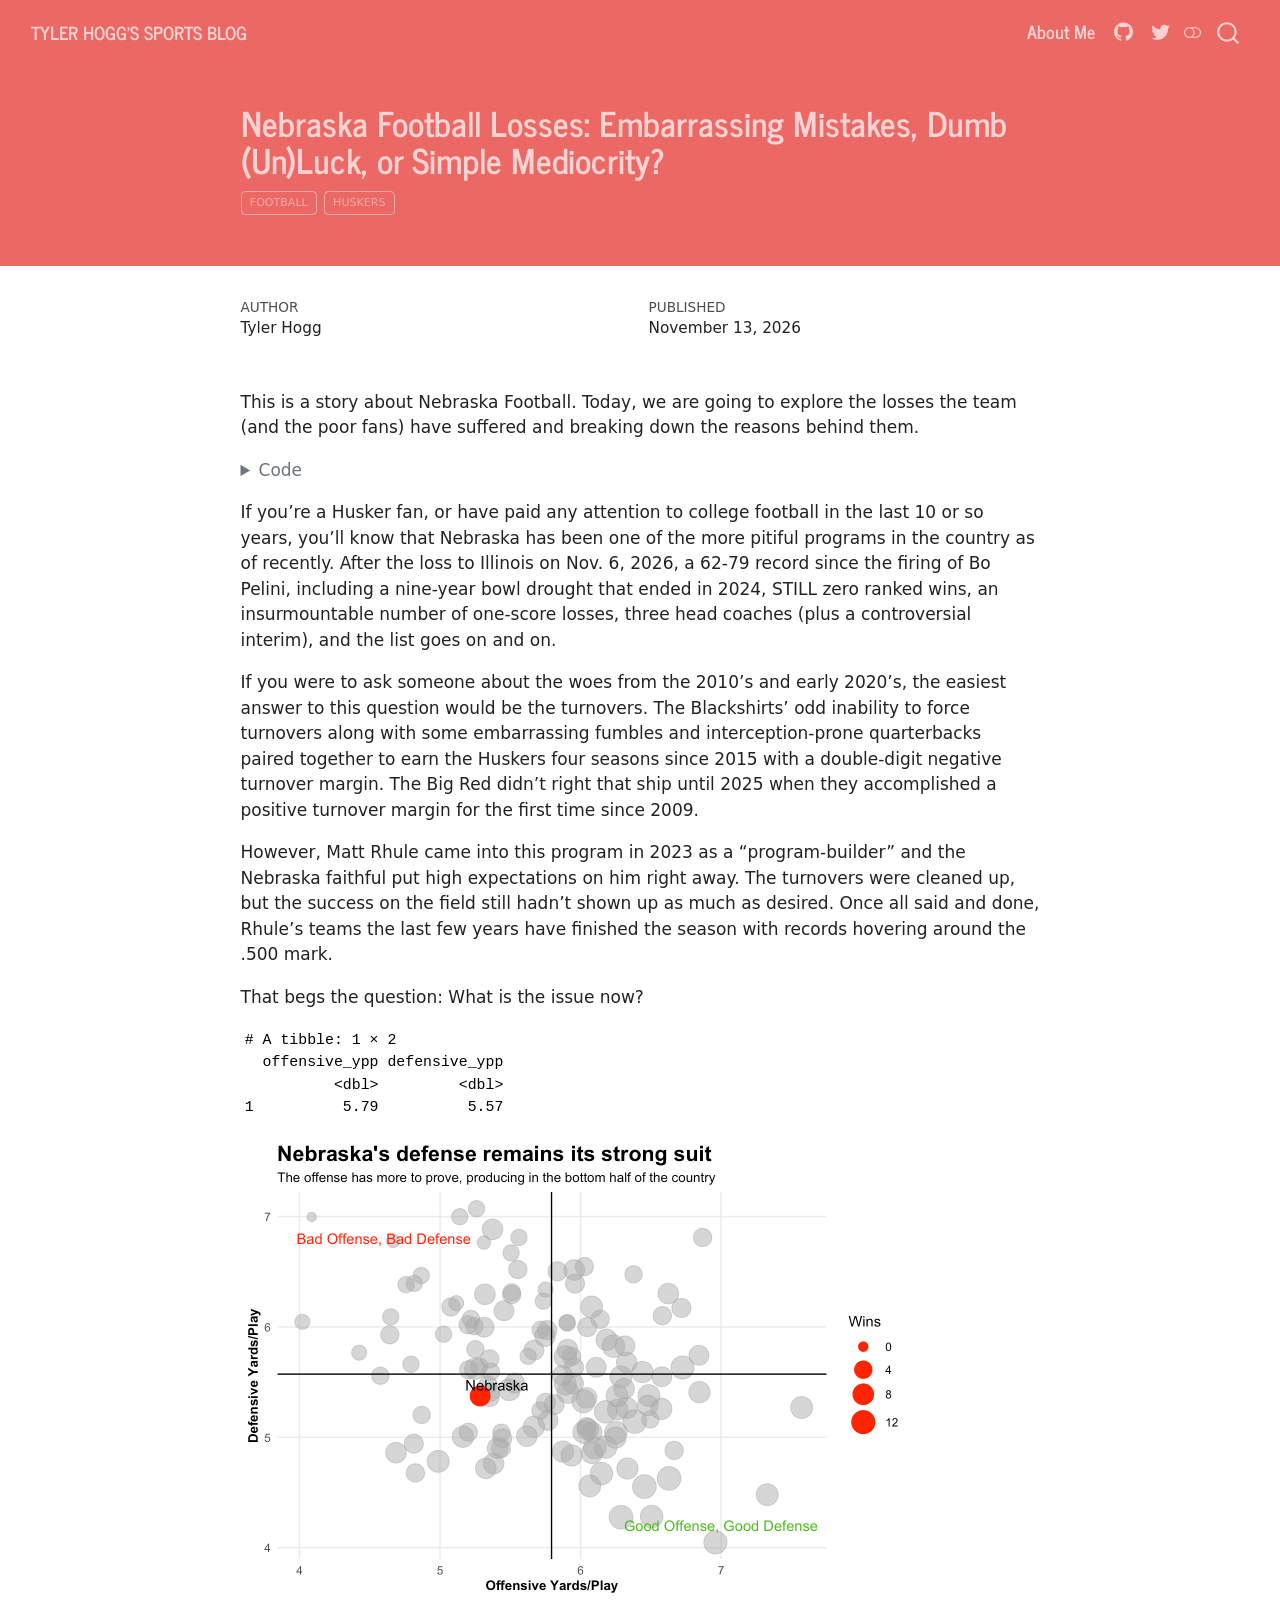
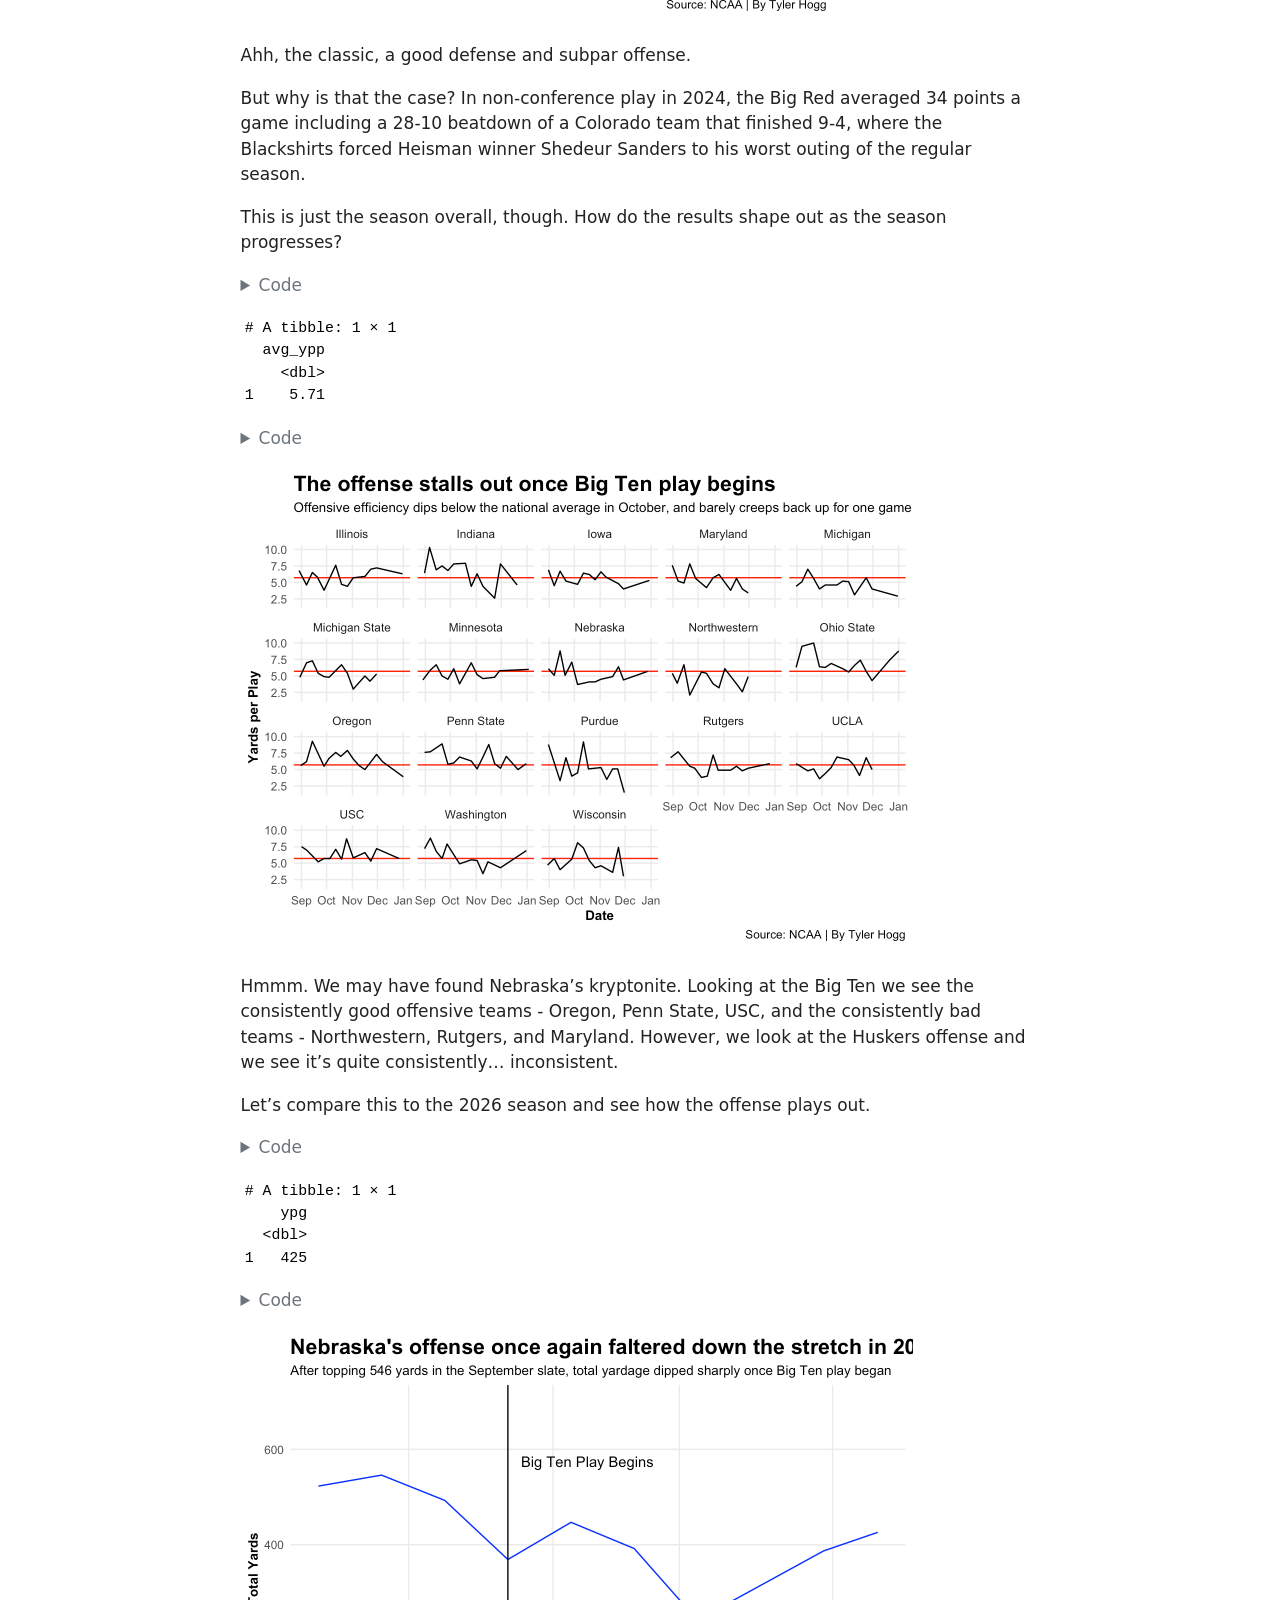
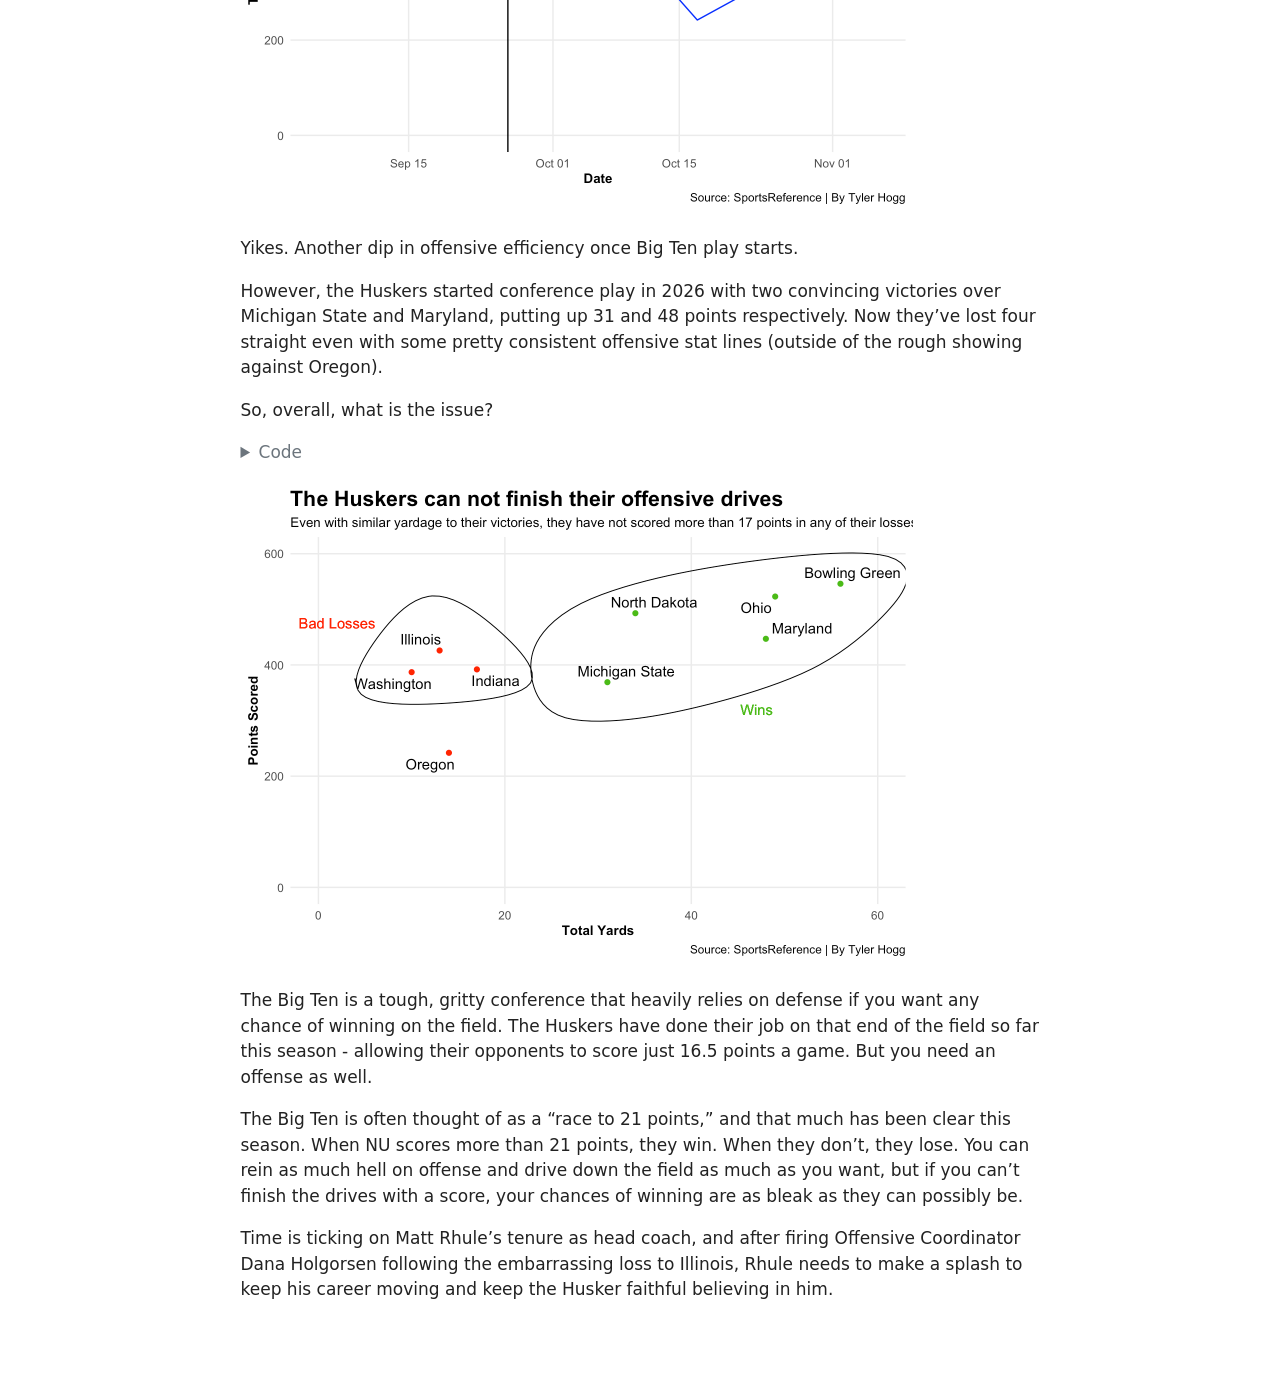
==== commit 159f5987: "finalblogpost" ====
--- a/posts/01-nebraska-football-2026-stats/index.html
+++ b/posts/01-nebraska-football-2026-stats/index.html
@@ -312,12 +312,12 @@
 <span class="menu-text">About Me</span></a>
   </li>  
   <li class="nav-item compact">
-    <a class="nav-link" href="https://github.com/mattwaite"> <i class="bi bi-github" role="img">
+    <a class="nav-link" href="https://github.com/tylerhogg06"> <i class="bi bi-github" role="img">
 </i> 
 <span class="menu-text"></span></a>
   </li>  
   <li class="nav-item compact">
-    <a class="nav-link" href="https://twitter.com/mattwaite"> <i class="bi bi-twitter" role="img">
+    <a class="nav-link" href="https://x.com/tylerjhogg"> <i class="bi bi-twitter" role="img">
 </i> 
 <span class="menu-text"></span></a>
   </li>  
@@ -392,52 +392,12 @@
 <p>However, Matt Rhule came into this program in 2023 as a “program-builder” and the Nebraska faithful put high expectations on him right away. The turnovers were cleaned up, but the success on the field still hadn’t shown up as much as desired. Once all said and done, Rhule’s teams the last few years have finished the season with records hovering around the .500 mark.</p>
 <p>That begs the question: What is the issue now?</p>
 <div class="cell">
-<details class="code-fold">
-<summary>Code</summary>
-<div class="code-copy-outer-scaffold"><div class="sourceCode cell-code" id="cb2"><pre class="sourceCode r code-with-copy"><code class="sourceCode r"><span id="cb2-1"><a href="#cb2-1" aria-hidden="true" tabindex="-1"></a>winlosslogs <span class="ot">&lt;-</span> logs24 <span class="sc">|&gt;</span></span>
-<span id="cb2-2"><a href="#cb2-2" aria-hidden="true" tabindex="-1"></a>  <span class="fu">mutate</span>(</span>
-<span id="cb2-3"><a href="#cb2-3" aria-hidden="true" tabindex="-1"></a>    <span class="at">wins =</span> <span class="fu">case_when</span>(</span>
-<span id="cb2-4"><a href="#cb2-4" aria-hidden="true" tabindex="-1"></a>      <span class="fu">grepl</span>(<span class="st">"W"</span>, Result) <span class="sc">~</span> <span class="dv">1</span>,</span>
-<span id="cb2-5"><a href="#cb2-5" aria-hidden="true" tabindex="-1"></a>      <span class="fu">grepl</span>(<span class="st">"L"</span>, Result) <span class="sc">~</span> <span class="dv">0</span></span>
-<span id="cb2-6"><a href="#cb2-6" aria-hidden="true" tabindex="-1"></a>    )</span>
-<span id="cb2-7"><a href="#cb2-7" aria-hidden="true" tabindex="-1"></a>  )</span>
-<span id="cb2-8"><a href="#cb2-8" aria-hidden="true" tabindex="-1"></a></span>
-<span id="cb2-9"><a href="#cb2-9" aria-hidden="true" tabindex="-1"></a>yardsper <span class="ot">&lt;-</span> winlosslogs <span class="sc">|&gt;</span></span>
-<span id="cb2-10"><a href="#cb2-10" aria-hidden="true" tabindex="-1"></a>  <span class="fu">group_by</span>(Team, Conference) <span class="sc">|&gt;</span></span>
-<span id="cb2-11"><a href="#cb2-11" aria-hidden="true" tabindex="-1"></a>  <span class="fu">summarise</span>(</span>
-<span id="cb2-12"><a href="#cb2-12" aria-hidden="true" tabindex="-1"></a>    <span class="at">total_plays =</span> <span class="fu">sum</span>(OffensivePlays),</span>
-<span id="cb2-13"><a href="#cb2-13" aria-hidden="true" tabindex="-1"></a>    <span class="at">total_yards =</span> <span class="fu">sum</span>(OffensiveYards),</span>
-<span id="cb2-14"><a href="#cb2-14" aria-hidden="true" tabindex="-1"></a>    <span class="at">defensive_plays =</span> <span class="fu">sum</span>(DefPlays),</span>
-<span id="cb2-15"><a href="#cb2-15" aria-hidden="true" tabindex="-1"></a>    <span class="at">defensive_yards =</span> <span class="fu">sum</span>(DefYards),</span>
-<span id="cb2-16"><a href="#cb2-16" aria-hidden="true" tabindex="-1"></a>    <span class="at">total_wins =</span> <span class="fu">sum</span>(wins)</span>
-<span id="cb2-17"><a href="#cb2-17" aria-hidden="true" tabindex="-1"></a>  ) <span class="sc">|&gt;</span></span>
-<span id="cb2-18"><a href="#cb2-18" aria-hidden="true" tabindex="-1"></a>  <span class="fu">mutate</span>(</span>
-<span id="cb2-19"><a href="#cb2-19" aria-hidden="true" tabindex="-1"></a>    <span class="at">offensive_ypp =</span> total_yards <span class="sc">/</span> total_plays,</span>
-<span id="cb2-20"><a href="#cb2-20" aria-hidden="true" tabindex="-1"></a>    <span class="at">defensive_ypp =</span> defensive_yards <span class="sc">/</span> defensive_plays</span>
-<span id="cb2-21"><a href="#cb2-21" aria-hidden="true" tabindex="-1"></a>  )</span>
-<span id="cb2-22"><a href="#cb2-22" aria-hidden="true" tabindex="-1"></a></span>
-<span id="cb2-23"><a href="#cb2-23" aria-hidden="true" tabindex="-1"></a>nu <span class="ot">&lt;-</span> yardsper <span class="sc">|&gt;</span></span>
-<span id="cb2-24"><a href="#cb2-24" aria-hidden="true" tabindex="-1"></a>  <span class="fu">filter</span>(Team <span class="sc">==</span> <span class="st">"Nebraska"</span>)</span>
-<span id="cb2-25"><a href="#cb2-25" aria-hidden="true" tabindex="-1"></a></span>
-<span id="cb2-26"><a href="#cb2-26" aria-hidden="true" tabindex="-1"></a><span class="fu">ggplot</span>() <span class="sc">+</span></span>
-<span id="cb2-27"><a href="#cb2-27" aria-hidden="true" tabindex="-1"></a>  <span class="fu">geom_point</span>(</span>
-<span id="cb2-28"><a href="#cb2-28" aria-hidden="true" tabindex="-1"></a>    <span class="at">data =</span> yardsper,</span>
-<span id="cb2-29"><a href="#cb2-29" aria-hidden="true" tabindex="-1"></a>    <span class="fu">aes</span>(<span class="at">x =</span> offensive_ypp, <span class="at">y =</span> defensive_ypp, <span class="at">size =</span> total_wins),</span>
-<span id="cb2-30"><a href="#cb2-30" aria-hidden="true" tabindex="-1"></a>    <span class="at">alpha =</span> .<span class="dv">3</span></span>
-<span id="cb2-31"><a href="#cb2-31" aria-hidden="true" tabindex="-1"></a>  ) <span class="sc">+</span></span>
-<span id="cb2-32"><a href="#cb2-32" aria-hidden="true" tabindex="-1"></a>  <span class="fu">scale_size</span>(<span class="at">range =</span> <span class="fu">c</span>(<span class="dv">3</span>, <span class="dv">8</span>), <span class="at">name =</span> <span class="st">"Wins"</span>) <span class="sc">+</span></span>
-<span id="cb2-33"><a href="#cb2-33" aria-hidden="true" tabindex="-1"></a>  <span class="fu">geom_point</span>(</span>
-<span id="cb2-34"><a href="#cb2-34" aria-hidden="true" tabindex="-1"></a>    <span class="at">data =</span> nu,</span>
-<span id="cb2-35"><a href="#cb2-35" aria-hidden="true" tabindex="-1"></a>    <span class="fu">aes</span>(</span>
-<span id="cb2-36"><a href="#cb2-36" aria-hidden="true" tabindex="-1"></a>      <span class="at">x =</span> offensive_ypp,</span>
-<span id="cb2-37"><a href="#cb2-37" aria-hidden="true" tabindex="-1"></a>      <span class="at">y =</span> defensive_ypp,</span>
-<span id="cb2-38"><a href="#cb2-38" aria-hidden="true" tabindex="-1"></a>      <span class="at">size =</span> total_wins</span>
-<span id="cb2-39"><a href="#cb2-39" aria-hidden="true" tabindex="-1"></a>    ),</span>
-<span id="cb2-40"><a href="#cb2-40" aria-hidden="true" tabindex="-1"></a>    <span class="at">color =</span> <span class="st">"red"</span></span>
-<span id="cb2-41"><a href="#cb2-41" aria-hidden="true" tabindex="-1"></a>  )<span class="sc">+</span></span>
-<span id="cb2-42"><a href="#cb2-42" aria-hidden="true" tabindex="-1"></a>  <span class="fu">geom_vline</span>(<span class="at">xintercept =</span> <span class="fl">5.763149</span>) <span class="sc">+</span></span>
-<span id="cb2-43"><a href="#cb2-43" aria-hidden="true" tabindex="-1"></a>  <span class="fu">geom_hline</span>(<span class="at">yintercept=</span> <span class="fl">5.601157</span>)</span></code></pre></div><button title="Copy to Clipboard" class="code-copy-button"><i class="bi"></i></button></div>
-</details>
+<div class="cell-output cell-output-stdout">
+<pre><code># A tibble: 1 × 2
+  offensive_ypp defensive_ypp
+          &lt;dbl&gt;         &lt;dbl&gt;
+1          5.79          5.57</code></pre>
+</div>
 <div class="cell-output-display">
 <div>
 <figure class="figure">
@@ -474,7 +434,21 @@
 <div class="code-copy-outer-scaffold"><div class="sourceCode cell-code" id="cb5"><pre class="sourceCode r code-with-copy"><code class="sourceCode r"><span id="cb5-1"><a href="#cb5-1" aria-hidden="true" tabindex="-1"></a><span class="fu">ggplot</span>()<span class="sc">+</span></span>
 <span id="cb5-2"><a href="#cb5-2" aria-hidden="true" tabindex="-1"></a>  <span class="fu">geom_hline</span>(<span class="at">yintercept=</span> <span class="fl">5.708621</span>, <span class="at">color=</span><span class="st">"red"</span>)<span class="sc">+</span></span>
 <span id="cb5-3"><a href="#cb5-3" aria-hidden="true" tabindex="-1"></a>  <span class="fu">geom_line</span>(<span class="at">data=</span>bigten, <span class="fu">aes</span>(<span class="at">x=</span>Date, <span class="at">y=</span>OffenseAvg, <span class="at">group=</span>Team)) <span class="sc">+</span></span>
-<span id="cb5-4"><a href="#cb5-4" aria-hidden="true" tabindex="-1"></a>  <span class="fu">facet_wrap</span>(<span class="sc">~</span>Team)</span></code></pre></div><button title="Copy to Clipboard" class="code-copy-button"><i class="bi"></i></button></div>
+<span id="cb5-4"><a href="#cb5-4" aria-hidden="true" tabindex="-1"></a>  <span class="fu">facet_wrap</span>(<span class="sc">~</span>Team)<span class="sc">+</span></span>
+<span id="cb5-5"><a href="#cb5-5" aria-hidden="true" tabindex="-1"></a>  <span class="fu">labs</span>(</span>
+<span id="cb5-6"><a href="#cb5-6" aria-hidden="true" tabindex="-1"></a>    <span class="at">x =</span> <span class="st">"Date"</span>,</span>
+<span id="cb5-7"><a href="#cb5-7" aria-hidden="true" tabindex="-1"></a>    <span class="at">y =</span> <span class="st">"Yards per Play"</span>,</span>
+<span id="cb5-8"><a href="#cb5-8" aria-hidden="true" tabindex="-1"></a>    <span class="at">title =</span> <span class="st">"The offense stalls out once Big Ten play begins"</span>,</span>
+<span id="cb5-9"><a href="#cb5-9" aria-hidden="true" tabindex="-1"></a>    <span class="at">subtitle =</span> <span class="st">"Offensive efficiency dips below the national average in October, and barely creeps back up for one game"</span>,</span>
+<span id="cb5-10"><a href="#cb5-10" aria-hidden="true" tabindex="-1"></a>    <span class="at">caption =</span> <span class="st">"Source: NCAA | By Tyler Hogg"</span></span>
+<span id="cb5-11"><a href="#cb5-11" aria-hidden="true" tabindex="-1"></a>  )<span class="sc">+</span></span>
+<span id="cb5-12"><a href="#cb5-12" aria-hidden="true" tabindex="-1"></a>  <span class="fu">theme_minimal</span>() <span class="sc">+</span></span>
+<span id="cb5-13"><a href="#cb5-13" aria-hidden="true" tabindex="-1"></a>  <span class="fu">theme</span>(</span>
+<span id="cb5-14"><a href="#cb5-14" aria-hidden="true" tabindex="-1"></a>    <span class="at">plot.title =</span> <span class="fu">element_text</span>(<span class="at">size =</span> <span class="dv">16</span>, <span class="at">face =</span> <span class="st">"bold"</span>),</span>
+<span id="cb5-15"><a href="#cb5-15" aria-hidden="true" tabindex="-1"></a>    <span class="at">axis.title =</span> <span class="fu">element_text</span>(<span class="at">size =</span> <span class="dv">10</span>, <span class="at">face =</span> <span class="st">"bold"</span>),</span>
+<span id="cb5-16"><a href="#cb5-16" aria-hidden="true" tabindex="-1"></a>    <span class="at">plot.subtitle =</span> <span class="fu">element_text</span>(<span class="at">size =</span> <span class="dv">10</span>),</span>
+<span id="cb5-17"><a href="#cb5-17" aria-hidden="true" tabindex="-1"></a>    <span class="at">panel.grid.minor =</span> <span class="fu">element_blank</span>(),</span>
+<span id="cb5-18"><a href="#cb5-18" aria-hidden="true" tabindex="-1"></a>  )</span></code></pre></div><button title="Copy to Clipboard" class="code-copy-button"><i class="bi"></i></button></div>
 </details>
 <div class="cell-output-display">
 <div>
@@ -501,10 +475,28 @@
 </div>
 <details class="code-fold">
 <summary>Code</summary>
-<div class="code-copy-outer-scaffold"><div class="sourceCode cell-code" id="cb8"><pre class="sourceCode r code-with-copy"><code class="sourceCode r"><span id="cb8-1"><a href="#cb8-1" aria-hidden="true" tabindex="-1"></a><span class="fu">ggplot</span>()<span class="sc">+</span></span>
-<span id="cb8-2"><a href="#cb8-2" aria-hidden="true" tabindex="-1"></a>  <span class="fu">geom_line</span>(<span class="at">data=</span>logs26, <span class="fu">aes</span>(<span class="at">x=</span>Date, <span class="at">y=</span>total_yards), <span class="at">color =</span> <span class="st">"blue"</span>)<span class="sc">+</span></span>
-<span id="cb8-3"><a href="#cb8-3" aria-hidden="true" tabindex="-1"></a>  <span class="fu">geom_hline</span>(<span class="at">yintercept=</span> <span class="dv">425</span>, <span class="at">color=</span><span class="st">"red"</span>)<span class="sc">+</span></span>
-<span id="cb8-4"><a href="#cb8-4" aria-hidden="true" tabindex="-1"></a>  <span class="fu">scale_y_continuous</span>(<span class="at">limits =</span> <span class="fu">c</span>(<span class="dv">0</span>, <span class="dv">700</span>))</span></code></pre></div><button title="Copy to Clipboard" class="code-copy-button"><i class="bi"></i></button></div>
+<div class="code-copy-outer-scaffold"><div class="sourceCode cell-code" id="cb8"><pre class="sourceCode r code-with-copy"><code class="sourceCode r"><span id="cb8-1"><a href="#cb8-1" aria-hidden="true" tabindex="-1"></a>bigstart <span class="ot">&lt;-</span>logs26 <span class="sc">|&gt;</span></span>
+<span id="cb8-2"><a href="#cb8-2" aria-hidden="true" tabindex="-1"></a>  <span class="fu">filter</span>(Opponent <span class="sc">==</span> <span class="st">"Michigan State"</span>)</span>
+<span id="cb8-3"><a href="#cb8-3" aria-hidden="true" tabindex="-1"></a></span>
+<span id="cb8-4"><a href="#cb8-4" aria-hidden="true" tabindex="-1"></a><span class="fu">ggplot</span>()<span class="sc">+</span></span>
+<span id="cb8-5"><a href="#cb8-5" aria-hidden="true" tabindex="-1"></a>  <span class="fu">geom_line</span>(<span class="at">data=</span>logs26, <span class="fu">aes</span>(<span class="at">x=</span>Date, <span class="at">y=</span>total_yards), <span class="at">color =</span> <span class="st">"blue"</span>)<span class="sc">+</span></span>
+<span id="cb8-6"><a href="#cb8-6" aria-hidden="true" tabindex="-1"></a>  <span class="fu">geom_vline</span>(<span class="at">data =</span> bigstart, <span class="fu">aes</span>(<span class="at">xintercept =</span> Date))<span class="sc">+</span></span>
+<span id="cb8-7"><a href="#cb8-7" aria-hidden="true" tabindex="-1"></a>  <span class="fu">geom_text_repel</span>(<span class="at">data =</span> bigstart, <span class="fu">aes</span>(<span class="at">x =</span> Date, <span class="at">y =</span> <span class="dv">575</span>), <span class="at">label =</span> <span class="st">"Big Ten Play Begins"</span>, <span class="at">hjust =</span> <span class="sc">-</span><span class="fl">0.1</span>)<span class="sc">+</span></span>
+<span id="cb8-8"><a href="#cb8-8" aria-hidden="true" tabindex="-1"></a>  <span class="fu">scale_y_continuous</span>(<span class="at">limits =</span> <span class="fu">c</span>(<span class="dv">0</span>, <span class="dv">700</span>))<span class="sc">+</span></span>
+<span id="cb8-9"><a href="#cb8-9" aria-hidden="true" tabindex="-1"></a>  <span class="fu">labs</span>(</span>
+<span id="cb8-10"><a href="#cb8-10" aria-hidden="true" tabindex="-1"></a>    <span class="at">x =</span> <span class="st">"Date"</span>,</span>
+<span id="cb8-11"><a href="#cb8-11" aria-hidden="true" tabindex="-1"></a>    <span class="at">y =</span> <span class="st">"Total Yards"</span>,</span>
+<span id="cb8-12"><a href="#cb8-12" aria-hidden="true" tabindex="-1"></a>    <span class="at">title =</span> <span class="st">"Nebraska's offense once again faltered down the stretch in 2026"</span>,</span>
+<span id="cb8-13"><a href="#cb8-13" aria-hidden="true" tabindex="-1"></a>    <span class="at">subtitle =</span> <span class="st">"After topping 546 yards in the September slate, total yardage dipped sharply once Big Ten play began"</span>,</span>
+<span id="cb8-14"><a href="#cb8-14" aria-hidden="true" tabindex="-1"></a>    <span class="at">caption =</span> <span class="st">"Source: SportsReference | By Tyler Hogg"</span></span>
+<span id="cb8-15"><a href="#cb8-15" aria-hidden="true" tabindex="-1"></a>  )<span class="sc">+</span></span>
+<span id="cb8-16"><a href="#cb8-16" aria-hidden="true" tabindex="-1"></a>  <span class="fu">theme_minimal</span>() <span class="sc">+</span></span>
+<span id="cb8-17"><a href="#cb8-17" aria-hidden="true" tabindex="-1"></a>  <span class="fu">theme</span>(</span>
+<span id="cb8-18"><a href="#cb8-18" aria-hidden="true" tabindex="-1"></a>    <span class="at">plot.title =</span> <span class="fu">element_text</span>(<span class="at">size =</span> <span class="dv">16</span>, <span class="at">face =</span> <span class="st">"bold"</span>),</span>
+<span id="cb8-19"><a href="#cb8-19" aria-hidden="true" tabindex="-1"></a>    <span class="at">axis.title =</span> <span class="fu">element_text</span>(<span class="at">size =</span> <span class="dv">10</span>, <span class="at">face =</span> <span class="st">"bold"</span>),</span>
+<span id="cb8-20"><a href="#cb8-20" aria-hidden="true" tabindex="-1"></a>    <span class="at">plot.subtitle =</span> <span class="fu">element_text</span>(<span class="at">size =</span> <span class="dv">10</span>),</span>
+<span id="cb8-21"><a href="#cb8-21" aria-hidden="true" tabindex="-1"></a>    <span class="at">panel.grid.minor =</span> <span class="fu">element_blank</span>()</span>
+<span id="cb8-22"><a href="#cb8-22" aria-hidden="true" tabindex="-1"></a>  )</span></code></pre></div><button title="Copy to Clipboard" class="code-copy-button"><i class="bi"></i></button></div>
 </details>
 <div class="cell-output-display">
 <div>
@@ -536,9 +528,26 @@
 <span id="cb9-14"><a href="#cb9-14" aria-hidden="true" tabindex="-1"></a>  <span class="fu">geom_point</span>(<span class="at">data=</span>losses, <span class="fu">aes</span>(<span class="at">x=</span>team_pts, <span class="at">y=</span>total_yards), <span class="at">color =</span> <span class="st">"red"</span>) <span class="sc">+</span></span>
 <span id="cb9-15"><a href="#cb9-15" aria-hidden="true" tabindex="-1"></a>  <span class="fu">geom_point</span>(<span class="at">data=</span>wins, <span class="fu">aes</span>(<span class="at">x=</span>team_pts, <span class="at">y=</span>total_yards), <span class="at">color =</span> <span class="st">"#4CBB17"</span>) <span class="sc">+</span></span>
 <span id="cb9-16"><a href="#cb9-16" aria-hidden="true" tabindex="-1"></a>  <span class="fu">geom_text_repel</span>(<span class="at">data=</span>logs26, <span class="fu">aes</span>(<span class="at">x=</span>team_pts, <span class="at">y=</span>total_yards, <span class="at">label =</span> Opponent)) <span class="sc">+</span></span>
-<span id="cb9-17"><a href="#cb9-17" aria-hidden="true" tabindex="-1"></a>  <span class="fu">geom_encircle</span>(<span class="at">data =</span> badlosses, <span class="fu">aes</span>(<span class="at">x =</span> team_pts, <span class="at">y =</span> total_yards), <span class="at">s_shape =</span> .<span class="dv">1</span>, <span class="at">expand =</span> .<span class="dv">1</span>, <span class="at">color =</span> <span class="st">"black"</span>)<span class="sc">+</span></span>
-<span id="cb9-18"><a href="#cb9-18" aria-hidden="true" tabindex="-1"></a>  <span class="fu">scale_y_continuous</span>(<span class="at">limits =</span> <span class="fu">c</span>(<span class="dv">0</span>, <span class="dv">600</span>))<span class="sc">+</span></span>
-<span id="cb9-19"><a href="#cb9-19" aria-hidden="true" tabindex="-1"></a>  <span class="fu">scale_x_continuous</span>(<span class="at">limits =</span> <span class="fu">c</span>(<span class="dv">0</span>, <span class="dv">60</span>))</span></code></pre></div><button title="Copy to Clipboard" class="code-copy-button"><i class="bi"></i></button></div>
+<span id="cb9-17"><a href="#cb9-17" aria-hidden="true" tabindex="-1"></a>  <span class="fu">geom_text</span>(<span class="at">data=</span>wins, <span class="fu">aes</span>(<span class="at">x=</span><span class="dv">47</span>, <span class="at">y=</span><span class="dv">320</span>, <span class="at">label =</span> <span class="st">"Wins"</span>), <span class="at">color =</span> <span class="st">"#4CBB17"</span>) <span class="sc">+</span></span>
+<span id="cb9-18"><a href="#cb9-18" aria-hidden="true" tabindex="-1"></a>  <span class="fu">geom_text</span>(<span class="at">data=</span>badlosses, <span class="fu">aes</span>(<span class="at">x=</span> <span class="dv">2</span>, <span class="at">y=</span> <span class="dv">475</span>, <span class="at">label =</span> <span class="st">"Bad Losses"</span>), <span class="at">color =</span> <span class="st">"red"</span>) <span class="sc">+</span></span>
+<span id="cb9-19"><a href="#cb9-19" aria-hidden="true" tabindex="-1"></a>  <span class="fu">geom_encircle</span>(<span class="at">data =</span> badlosses, <span class="fu">aes</span>(<span class="at">x =</span> team_pts, <span class="at">y =</span> total_yards), <span class="at">s_shape =</span> .<span class="dv">1</span>, <span class="at">expand =</span> .<span class="dv">15</span>, <span class="at">color =</span> <span class="st">"black"</span>)<span class="sc">+</span></span>
+<span id="cb9-20"><a href="#cb9-20" aria-hidden="true" tabindex="-1"></a>  <span class="fu">geom_encircle</span>(<span class="at">data =</span> wins, <span class="fu">aes</span>(<span class="at">x =</span> team_pts, <span class="at">y =</span> total_yards), <span class="at">s_shape =</span> .<span class="dv">1</span>, <span class="at">expand =</span> .<span class="dv">15</span>, <span class="at">color =</span> <span class="st">"black"</span>)<span class="sc">+</span></span>
+<span id="cb9-21"><a href="#cb9-21" aria-hidden="true" tabindex="-1"></a>  <span class="fu">scale_y_continuous</span>(<span class="at">limits =</span> <span class="fu">c</span>(<span class="dv">0</span>, <span class="dv">600</span>))<span class="sc">+</span></span>
+<span id="cb9-22"><a href="#cb9-22" aria-hidden="true" tabindex="-1"></a>  <span class="fu">scale_x_continuous</span>(<span class="at">limits =</span> <span class="fu">c</span>(<span class="dv">0</span>, <span class="dv">60</span>))<span class="sc">+</span></span>
+<span id="cb9-23"><a href="#cb9-23" aria-hidden="true" tabindex="-1"></a>  <span class="fu">labs</span>(</span>
+<span id="cb9-24"><a href="#cb9-24" aria-hidden="true" tabindex="-1"></a>    <span class="at">x =</span> <span class="st">"Total Yards"</span>,</span>
+<span id="cb9-25"><a href="#cb9-25" aria-hidden="true" tabindex="-1"></a>    <span class="at">y =</span> <span class="st">"Points Scored"</span>,</span>
+<span id="cb9-26"><a href="#cb9-26" aria-hidden="true" tabindex="-1"></a>    <span class="at">title =</span> <span class="st">"The Huskers can not finish their offensive drives"</span>,</span>
+<span id="cb9-27"><a href="#cb9-27" aria-hidden="true" tabindex="-1"></a>    <span class="at">subtitle =</span> <span class="st">"Even with similar yardage to their victories, they have not scored more than 17 points in any of their losses"</span>,</span>
+<span id="cb9-28"><a href="#cb9-28" aria-hidden="true" tabindex="-1"></a>    <span class="at">caption =</span> <span class="st">"Source: SportsReference | By Tyler Hogg"</span></span>
+<span id="cb9-29"><a href="#cb9-29" aria-hidden="true" tabindex="-1"></a>  )<span class="sc">+</span></span>
+<span id="cb9-30"><a href="#cb9-30" aria-hidden="true" tabindex="-1"></a>  <span class="fu">theme_minimal</span>() <span class="sc">+</span></span>
+<span id="cb9-31"><a href="#cb9-31" aria-hidden="true" tabindex="-1"></a>  <span class="fu">theme</span>(</span>
+<span id="cb9-32"><a href="#cb9-32" aria-hidden="true" tabindex="-1"></a>    <span class="at">plot.title =</span> <span class="fu">element_text</span>(<span class="at">size =</span> <span class="dv">16</span>, <span class="at">face =</span> <span class="st">"bold"</span>),</span>
+<span id="cb9-33"><a href="#cb9-33" aria-hidden="true" tabindex="-1"></a>    <span class="at">axis.title =</span> <span class="fu">element_text</span>(<span class="at">size =</span> <span class="dv">10</span>, <span class="at">face=</span> <span class="st">"bold"</span>),</span>
+<span id="cb9-34"><a href="#cb9-34" aria-hidden="true" tabindex="-1"></a>    <span class="at">plot.subtitle =</span> <span class="fu">element_text</span>(<span class="at">size =</span> <span class="dv">10</span>),</span>
+<span id="cb9-35"><a href="#cb9-35" aria-hidden="true" tabindex="-1"></a>    <span class="at">panel.grid.minor =</span> <span class="fu">element_blank</span>()</span>
+<span id="cb9-36"><a href="#cb9-36" aria-hidden="true" tabindex="-1"></a>  )</span></code></pre></div><button title="Copy to Clipboard" class="code-copy-button"><i class="bi"></i></button></div>
 </details>
 <div class="cell-output-display">
 <div>
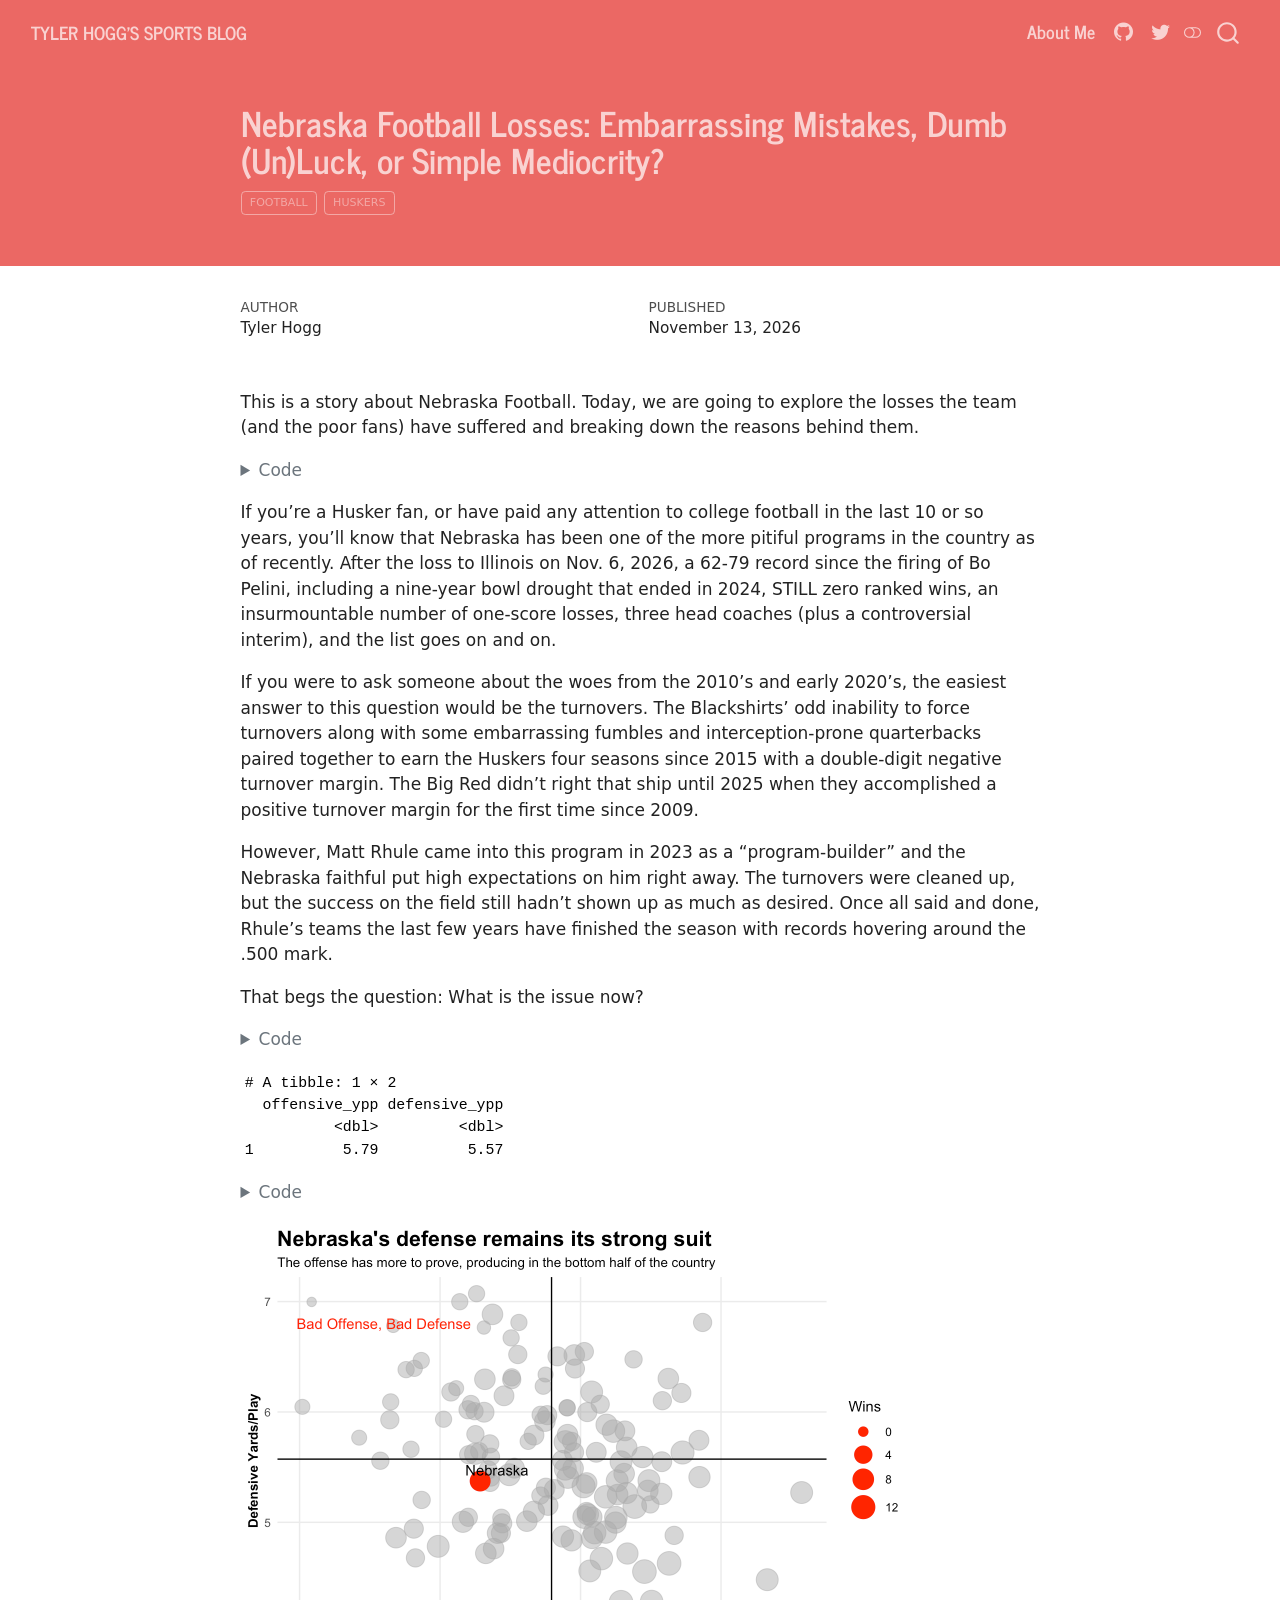
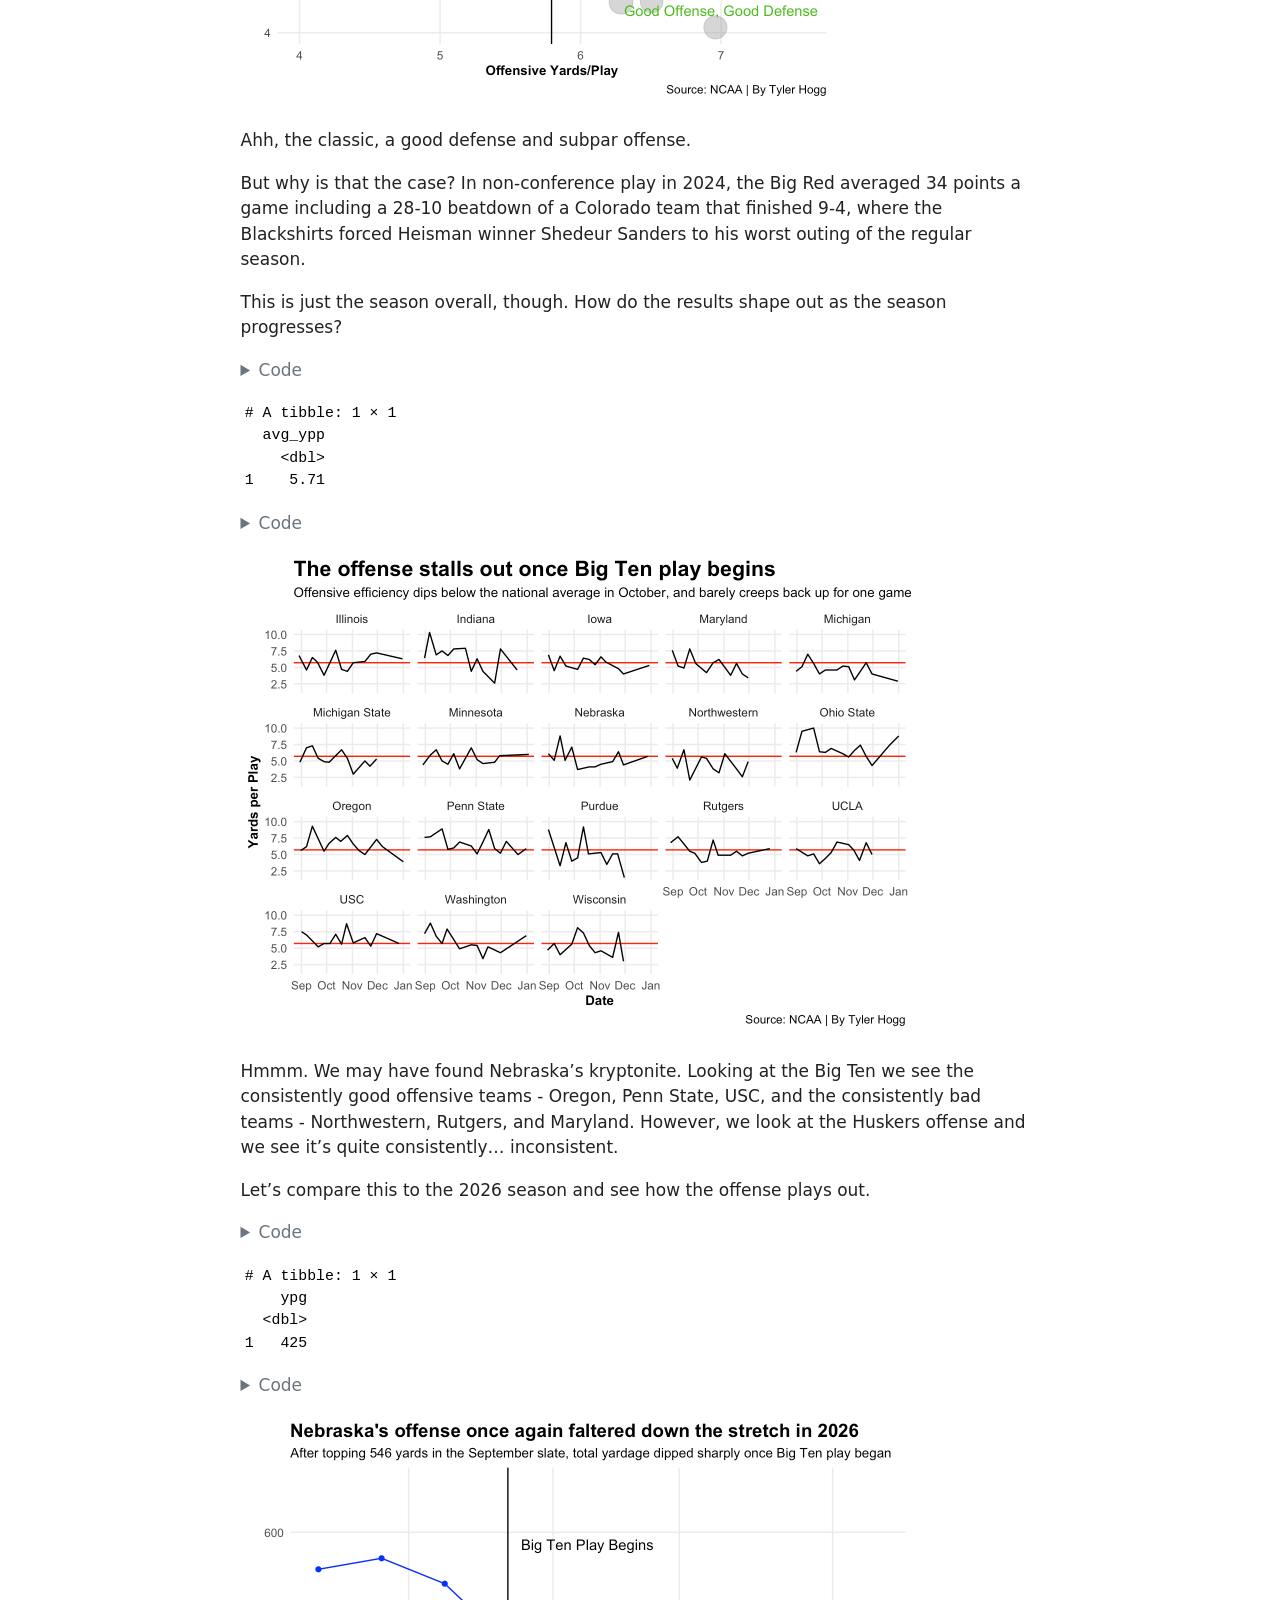
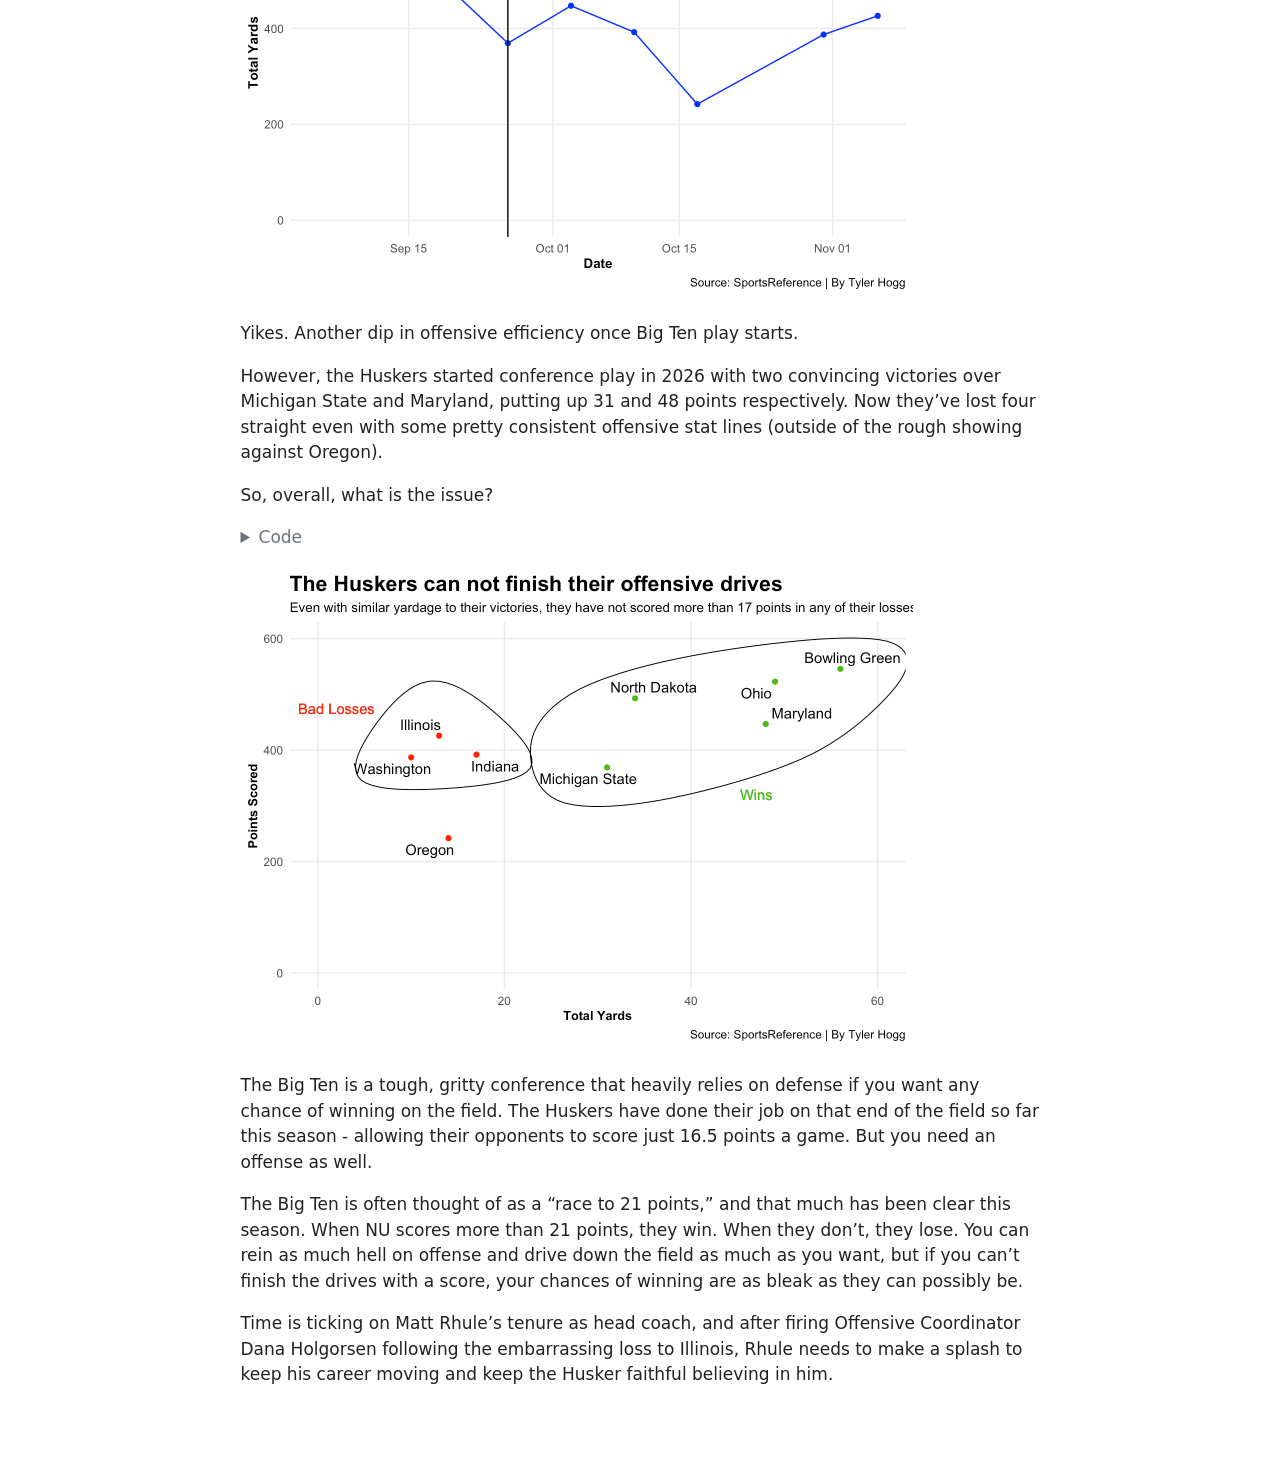
==== commit 3ce35d49: "final final" ====
--- a/posts/01-nebraska-football-2026-stats/index.html
+++ b/posts/01-nebraska-football-2026-stats/index.html
@@ -392,12 +392,86 @@
 <p>However, Matt Rhule came into this program in 2023 as a “program-builder” and the Nebraska faithful put high expectations on him right away. The turnovers were cleaned up, but the success on the field still hadn’t shown up as much as desired. Once all said and done, Rhule’s teams the last few years have finished the season with records hovering around the .500 mark.</p>
 <p>That begs the question: What is the issue now?</p>
 <div class="cell">
+<details class="code-fold">
+<summary>Code</summary>
+<div class="code-copy-outer-scaffold"><div class="sourceCode cell-code" id="cb2"><pre class="sourceCode r code-with-copy"><code class="sourceCode r"><span id="cb2-1"><a href="#cb2-1" aria-hidden="true" tabindex="-1"></a>winlosslogs <span class="ot">&lt;-</span> logs24 <span class="sc">|&gt;</span></span>
+<span id="cb2-2"><a href="#cb2-2" aria-hidden="true" tabindex="-1"></a>  <span class="fu">mutate</span>(</span>
+<span id="cb2-3"><a href="#cb2-3" aria-hidden="true" tabindex="-1"></a>    <span class="at">wins =</span> <span class="fu">case_when</span>(</span>
+<span id="cb2-4"><a href="#cb2-4" aria-hidden="true" tabindex="-1"></a>      <span class="fu">grepl</span>(<span class="st">"W"</span>, Result) <span class="sc">~</span> <span class="dv">1</span>,</span>
+<span id="cb2-5"><a href="#cb2-5" aria-hidden="true" tabindex="-1"></a>      <span class="fu">grepl</span>(<span class="st">"L"</span>, Result) <span class="sc">~</span> <span class="dv">0</span></span>
+<span id="cb2-6"><a href="#cb2-6" aria-hidden="true" tabindex="-1"></a>    )</span>
+<span id="cb2-7"><a href="#cb2-7" aria-hidden="true" tabindex="-1"></a>  )</span>
+<span id="cb2-8"><a href="#cb2-8" aria-hidden="true" tabindex="-1"></a></span>
+<span id="cb2-9"><a href="#cb2-9" aria-hidden="true" tabindex="-1"></a>yardsper <span class="ot">&lt;-</span> winlosslogs <span class="sc">|&gt;</span></span>
+<span id="cb2-10"><a href="#cb2-10" aria-hidden="true" tabindex="-1"></a>  <span class="fu">group_by</span>(Team, Conference) <span class="sc">|&gt;</span></span>
+<span id="cb2-11"><a href="#cb2-11" aria-hidden="true" tabindex="-1"></a>  <span class="fu">summarise</span>(</span>
+<span id="cb2-12"><a href="#cb2-12" aria-hidden="true" tabindex="-1"></a>    <span class="at">total_plays =</span> <span class="fu">sum</span>(OffensivePlays),</span>
+<span id="cb2-13"><a href="#cb2-13" aria-hidden="true" tabindex="-1"></a>    <span class="at">total_yards =</span> <span class="fu">sum</span>(OffensiveYards),</span>
+<span id="cb2-14"><a href="#cb2-14" aria-hidden="true" tabindex="-1"></a>    <span class="at">defensive_plays =</span> <span class="fu">sum</span>(DefPlays),</span>
+<span id="cb2-15"><a href="#cb2-15" aria-hidden="true" tabindex="-1"></a>    <span class="at">defensive_yards =</span> <span class="fu">sum</span>(DefYards),</span>
+<span id="cb2-16"><a href="#cb2-16" aria-hidden="true" tabindex="-1"></a>    <span class="at">total_wins =</span> <span class="fu">sum</span>(wins)</span>
+<span id="cb2-17"><a href="#cb2-17" aria-hidden="true" tabindex="-1"></a>  ) <span class="sc">|&gt;</span></span>
+<span id="cb2-18"><a href="#cb2-18" aria-hidden="true" tabindex="-1"></a>  <span class="fu">mutate</span>(</span>
+<span id="cb2-19"><a href="#cb2-19" aria-hidden="true" tabindex="-1"></a>    <span class="at">offensive_ypp =</span> total_yards <span class="sc">/</span> total_plays,</span>
+<span id="cb2-20"><a href="#cb2-20" aria-hidden="true" tabindex="-1"></a>    <span class="at">defensive_ypp =</span> defensive_yards <span class="sc">/</span> defensive_plays</span>
+<span id="cb2-21"><a href="#cb2-21" aria-hidden="true" tabindex="-1"></a>  )</span>
+<span id="cb2-22"><a href="#cb2-22" aria-hidden="true" tabindex="-1"></a></span>
+<span id="cb2-23"><a href="#cb2-23" aria-hidden="true" tabindex="-1"></a>nu <span class="ot">&lt;-</span> yardsper <span class="sc">|&gt;</span></span>
+<span id="cb2-24"><a href="#cb2-24" aria-hidden="true" tabindex="-1"></a>  <span class="fu">filter</span>(Team <span class="sc">==</span> <span class="st">"Nebraska"</span>)</span>
+<span id="cb2-25"><a href="#cb2-25" aria-hidden="true" tabindex="-1"></a></span>
+<span id="cb2-26"><a href="#cb2-26" aria-hidden="true" tabindex="-1"></a>logs24 <span class="sc">|&gt;</span> <span class="fu">summarise</span>(</span>
+<span id="cb2-27"><a href="#cb2-27" aria-hidden="true" tabindex="-1"></a>  <span class="at">offensive_ypp =</span> <span class="fu">mean</span>(OffenseAvg),</span>
+<span id="cb2-28"><a href="#cb2-28" aria-hidden="true" tabindex="-1"></a>  <span class="at">defensive_ypp =</span> <span class="fu">mean</span>(DefAvg)</span>
+<span id="cb2-29"><a href="#cb2-29" aria-hidden="true" tabindex="-1"></a>)</span></code></pre></div><button title="Copy to Clipboard" class="code-copy-button"><i class="bi"></i></button></div>
+</details>
 <div class="cell-output cell-output-stdout">
 <pre><code># A tibble: 1 × 2
   offensive_ypp defensive_ypp
           &lt;dbl&gt;         &lt;dbl&gt;
 1          5.79          5.57</code></pre>
 </div>
+<details class="code-fold">
+<summary>Code</summary>
+<div class="code-copy-outer-scaffold"><div class="sourceCode cell-code" id="cb4"><pre class="sourceCode r code-with-copy"><code class="sourceCode r"><span id="cb4-1"><a href="#cb4-1" aria-hidden="true" tabindex="-1"></a><span class="fu">ggplot</span>() <span class="sc">+</span></span>
+<span id="cb4-2"><a href="#cb4-2" aria-hidden="true" tabindex="-1"></a>  <span class="fu">geom_point</span>(</span>
+<span id="cb4-3"><a href="#cb4-3" aria-hidden="true" tabindex="-1"></a>    <span class="at">data =</span> yardsper,</span>
+<span id="cb4-4"><a href="#cb4-4" aria-hidden="true" tabindex="-1"></a>    <span class="fu">aes</span>(<span class="at">x =</span> offensive_ypp, <span class="at">y =</span> defensive_ypp, <span class="at">size =</span> total_wins),</span>
+<span id="cb4-5"><a href="#cb4-5" aria-hidden="true" tabindex="-1"></a>    <span class="at">color=</span><span class="st">"darkgrey"</span>,</span>
+<span id="cb4-6"><a href="#cb4-6" aria-hidden="true" tabindex="-1"></a>    <span class="at">alpha =</span> .<span class="dv">5</span></span>
+<span id="cb4-7"><a href="#cb4-7" aria-hidden="true" tabindex="-1"></a>  ) <span class="sc">+</span></span>
+<span id="cb4-8"><a href="#cb4-8" aria-hidden="true" tabindex="-1"></a>  <span class="fu">geom_point</span>(</span>
+<span id="cb4-9"><a href="#cb4-9" aria-hidden="true" tabindex="-1"></a>    <span class="at">data =</span> nu,</span>
+<span id="cb4-10"><a href="#cb4-10" aria-hidden="true" tabindex="-1"></a>    <span class="fu">aes</span>(</span>
+<span id="cb4-11"><a href="#cb4-11" aria-hidden="true" tabindex="-1"></a>      <span class="at">x =</span> offensive_ypp,</span>
+<span id="cb4-12"><a href="#cb4-12" aria-hidden="true" tabindex="-1"></a>      <span class="at">y =</span> defensive_ypp,</span>
+<span id="cb4-13"><a href="#cb4-13" aria-hidden="true" tabindex="-1"></a>      <span class="at">size =</span> total_wins</span>
+<span id="cb4-14"><a href="#cb4-14" aria-hidden="true" tabindex="-1"></a>    ),</span>
+<span id="cb4-15"><a href="#cb4-15" aria-hidden="true" tabindex="-1"></a>    <span class="at">color =</span> <span class="st">"red"</span></span>
+<span id="cb4-16"><a href="#cb4-16" aria-hidden="true" tabindex="-1"></a>  )<span class="sc">+</span></span>
+<span id="cb4-17"><a href="#cb4-17" aria-hidden="true" tabindex="-1"></a>  <span class="fu">geom_vline</span>(<span class="at">xintercept =</span> <span class="fl">5.793629</span>) <span class="sc">+</span></span>
+<span id="cb4-18"><a href="#cb4-18" aria-hidden="true" tabindex="-1"></a>  <span class="fu">geom_hline</span>(<span class="at">yintercept=</span> <span class="fl">5.572648</span>)<span class="sc">+</span></span>
+<span id="cb4-19"><a href="#cb4-19" aria-hidden="true" tabindex="-1"></a>  <span class="fu">geom_text</span>(<span class="at">data=</span>nu, <span class="fu">aes</span>(<span class="at">x=</span><span class="dv">7</span>, <span class="at">y=</span><span class="fl">4.2</span>, <span class="at">label =</span> <span class="st">"Good Offense, Good Defense"</span>), <span class="at">color =</span> <span class="st">"#4CBB17"</span>) <span class="sc">+</span></span>
+<span id="cb4-20"><a href="#cb4-20" aria-hidden="true" tabindex="-1"></a>  <span class="fu">geom_text</span>(<span class="at">data=</span>nu, <span class="fu">aes</span>(<span class="at">x=</span><span class="fl">4.6</span>, <span class="at">y=</span><span class="fl">6.8</span>, <span class="at">label =</span> <span class="st">"Bad Offense, Bad Defense"</span>), <span class="at">color =</span> <span class="st">"red"</span>) <span class="sc">+</span></span>
+<span id="cb4-21"><a href="#cb4-21" aria-hidden="true" tabindex="-1"></a>  <span class="fu">geom_text_repel</span>(</span>
+<span id="cb4-22"><a href="#cb4-22" aria-hidden="true" tabindex="-1"></a>    <span class="at">data=</span> nu,</span>
+<span id="cb4-23"><a href="#cb4-23" aria-hidden="true" tabindex="-1"></a>    <span class="fu">aes</span>(<span class="at">x=</span> offensive_ypp, <span class="at">y=</span> defensive_ypp, <span class="at">label =</span> Team)</span>
+<span id="cb4-24"><a href="#cb4-24" aria-hidden="true" tabindex="-1"></a>  )<span class="sc">+</span></span>
+<span id="cb4-25"><a href="#cb4-25" aria-hidden="true" tabindex="-1"></a>  <span class="fu">scale_size</span>(<span class="at">range =</span> <span class="fu">c</span>(<span class="dv">3</span>,<span class="dv">8</span>), <span class="at">name =</span> <span class="st">"Wins"</span>, <span class="at">breaks =</span> <span class="fu">c</span>(<span class="dv">0</span>, <span class="dv">4</span>, <span class="dv">8</span>, <span class="dv">12</span>))<span class="sc">+</span></span>
+<span id="cb4-26"><a href="#cb4-26" aria-hidden="true" tabindex="-1"></a>    <span class="fu">labs</span>(</span>
+<span id="cb4-27"><a href="#cb4-27" aria-hidden="true" tabindex="-1"></a>    <span class="at">x =</span> <span class="st">"Offensive Yards/Play"</span>,</span>
+<span id="cb4-28"><a href="#cb4-28" aria-hidden="true" tabindex="-1"></a>    <span class="at">y =</span> <span class="st">"Defensive Yards/Play"</span>,</span>
+<span id="cb4-29"><a href="#cb4-29" aria-hidden="true" tabindex="-1"></a>    <span class="at">title =</span> <span class="st">"Nebraska's defense remains its strong suit"</span>,</span>
+<span id="cb4-30"><a href="#cb4-30" aria-hidden="true" tabindex="-1"></a>    <span class="at">subtitle =</span> <span class="st">"The offense has more to prove, producing in the bottom half of the country"</span>,</span>
+<span id="cb4-31"><a href="#cb4-31" aria-hidden="true" tabindex="-1"></a>    <span class="at">caption =</span> <span class="st">"Source: NCAA | By Tyler Hogg"</span></span>
+<span id="cb4-32"><a href="#cb4-32" aria-hidden="true" tabindex="-1"></a>  )<span class="sc">+</span></span>
+<span id="cb4-33"><a href="#cb4-33" aria-hidden="true" tabindex="-1"></a>  <span class="fu">theme_minimal</span>() <span class="sc">+</span></span>
+<span id="cb4-34"><a href="#cb4-34" aria-hidden="true" tabindex="-1"></a>  <span class="fu">theme</span>(</span>
+<span id="cb4-35"><a href="#cb4-35" aria-hidden="true" tabindex="-1"></a>    <span class="at">plot.title =</span> <span class="fu">element_text</span>(<span class="at">size =</span> <span class="dv">16</span>, <span class="at">face =</span> <span class="st">"bold"</span>),</span>
+<span id="cb4-36"><a href="#cb4-36" aria-hidden="true" tabindex="-1"></a>    <span class="at">axis.title =</span> <span class="fu">element_text</span>(<span class="at">size =</span> <span class="dv">10</span>, <span class="at">face =</span> <span class="st">"bold"</span>),</span>
+<span id="cb4-37"><a href="#cb4-37" aria-hidden="true" tabindex="-1"></a>    <span class="at">plot.subtitle =</span> <span class="fu">element_text</span>(<span class="at">size =</span> <span class="dv">10</span>),</span>
+<span id="cb4-38"><a href="#cb4-38" aria-hidden="true" tabindex="-1"></a>    <span class="at">panel.grid.minor =</span> <span class="fu">element_blank</span>()</span>
+<span id="cb4-39"><a href="#cb4-39" aria-hidden="true" tabindex="-1"></a>  )</span></code></pre></div><button title="Copy to Clipboard" class="code-copy-button"><i class="bi"></i></button></div>
+</details>
 <div class="cell-output-display">
 <div>
 <figure class="figure">
@@ -412,16 +486,16 @@
 <div class="cell">
 <details class="code-fold">
 <summary>Code</summary>
-<div class="code-copy-outer-scaffold"><div class="sourceCode cell-code" id="cb3"><pre class="sourceCode r code-with-copy"><code class="sourceCode r"><span id="cb3-1"><a href="#cb3-1" aria-hidden="true" tabindex="-1"></a>bigten <span class="ot">&lt;-</span> logs24 <span class="sc">|&gt;</span> <span class="fu">filter</span>(Conference <span class="sc">==</span> <span class="st">"Big Ten Conference"</span>)<span class="sc">|&gt;</span></span>
-<span id="cb3-2"><a href="#cb3-2" aria-hidden="true" tabindex="-1"></a>  <span class="fu">mutate</span>(</span>
-<span id="cb3-3"><a href="#cb3-3" aria-hidden="true" tabindex="-1"></a>    <span class="at">total_plays =</span> PassingAtt <span class="sc">+</span> RushingAtt,</span>
-<span id="cb3-4"><a href="#cb3-4" aria-hidden="true" tabindex="-1"></a>    <span class="at">total_yards =</span> PassingYds <span class="sc">+</span> RushingYds,</span>
-<span id="cb3-5"><a href="#cb3-5" aria-hidden="true" tabindex="-1"></a>    <span class="at">offensive_ypp =</span> total_yards <span class="sc">/</span> total_plays,</span>
-<span id="cb3-6"><a href="#cb3-6" aria-hidden="true" tabindex="-1"></a>  )</span>
-<span id="cb3-7"><a href="#cb3-7" aria-hidden="true" tabindex="-1"></a></span>
-<span id="cb3-8"><a href="#cb3-8" aria-hidden="true" tabindex="-1"></a>bigten <span class="sc">|&gt;</span> <span class="fu">summarise</span>(</span>
-<span id="cb3-9"><a href="#cb3-9" aria-hidden="true" tabindex="-1"></a>    <span class="at">avg_ypp =</span> <span class="fu">mean</span>(OffenseAvg)</span>
-<span id="cb3-10"><a href="#cb3-10" aria-hidden="true" tabindex="-1"></a>  )</span></code></pre></div><button title="Copy to Clipboard" class="code-copy-button"><i class="bi"></i></button></div>
+<div class="code-copy-outer-scaffold"><div class="sourceCode cell-code" id="cb5"><pre class="sourceCode r code-with-copy"><code class="sourceCode r"><span id="cb5-1"><a href="#cb5-1" aria-hidden="true" tabindex="-1"></a>bigten <span class="ot">&lt;-</span> logs24 <span class="sc">|&gt;</span> <span class="fu">filter</span>(Conference <span class="sc">==</span> <span class="st">"Big Ten Conference"</span>)<span class="sc">|&gt;</span></span>
+<span id="cb5-2"><a href="#cb5-2" aria-hidden="true" tabindex="-1"></a>  <span class="fu">mutate</span>(</span>
+<span id="cb5-3"><a href="#cb5-3" aria-hidden="true" tabindex="-1"></a>    <span class="at">total_plays =</span> PassingAtt <span class="sc">+</span> RushingAtt,</span>
+<span id="cb5-4"><a href="#cb5-4" aria-hidden="true" tabindex="-1"></a>    <span class="at">total_yards =</span> PassingYds <span class="sc">+</span> RushingYds,</span>
+<span id="cb5-5"><a href="#cb5-5" aria-hidden="true" tabindex="-1"></a>    <span class="at">offensive_ypp =</span> total_yards <span class="sc">/</span> total_plays,</span>
+<span id="cb5-6"><a href="#cb5-6" aria-hidden="true" tabindex="-1"></a>  )</span>
+<span id="cb5-7"><a href="#cb5-7" aria-hidden="true" tabindex="-1"></a></span>
+<span id="cb5-8"><a href="#cb5-8" aria-hidden="true" tabindex="-1"></a>bigten <span class="sc">|&gt;</span> <span class="fu">summarise</span>(</span>
+<span id="cb5-9"><a href="#cb5-9" aria-hidden="true" tabindex="-1"></a>    <span class="at">avg_ypp =</span> <span class="fu">mean</span>(OffenseAvg)</span>
+<span id="cb5-10"><a href="#cb5-10" aria-hidden="true" tabindex="-1"></a>  )</span></code></pre></div><button title="Copy to Clipboard" class="code-copy-button"><i class="bi"></i></button></div>
 </details>
 <div class="cell-output cell-output-stdout">
 <pre><code># A tibble: 1 × 1
@@ -431,24 +505,24 @@
 </div>
 <details class="code-fold">
 <summary>Code</summary>
-<div class="code-copy-outer-scaffold"><div class="sourceCode cell-code" id="cb5"><pre class="sourceCode r code-with-copy"><code class="sourceCode r"><span id="cb5-1"><a href="#cb5-1" aria-hidden="true" tabindex="-1"></a><span class="fu">ggplot</span>()<span class="sc">+</span></span>
-<span id="cb5-2"><a href="#cb5-2" aria-hidden="true" tabindex="-1"></a>  <span class="fu">geom_hline</span>(<span class="at">yintercept=</span> <span class="fl">5.708621</span>, <span class="at">color=</span><span class="st">"red"</span>)<span class="sc">+</span></span>
-<span id="cb5-3"><a href="#cb5-3" aria-hidden="true" tabindex="-1"></a>  <span class="fu">geom_line</span>(<span class="at">data=</span>bigten, <span class="fu">aes</span>(<span class="at">x=</span>Date, <span class="at">y=</span>OffenseAvg, <span class="at">group=</span>Team)) <span class="sc">+</span></span>
-<span id="cb5-4"><a href="#cb5-4" aria-hidden="true" tabindex="-1"></a>  <span class="fu">facet_wrap</span>(<span class="sc">~</span>Team)<span class="sc">+</span></span>
-<span id="cb5-5"><a href="#cb5-5" aria-hidden="true" tabindex="-1"></a>  <span class="fu">labs</span>(</span>
-<span id="cb5-6"><a href="#cb5-6" aria-hidden="true" tabindex="-1"></a>    <span class="at">x =</span> <span class="st">"Date"</span>,</span>
-<span id="cb5-7"><a href="#cb5-7" aria-hidden="true" tabindex="-1"></a>    <span class="at">y =</span> <span class="st">"Yards per Play"</span>,</span>
-<span id="cb5-8"><a href="#cb5-8" aria-hidden="true" tabindex="-1"></a>    <span class="at">title =</span> <span class="st">"The offense stalls out once Big Ten play begins"</span>,</span>
-<span id="cb5-9"><a href="#cb5-9" aria-hidden="true" tabindex="-1"></a>    <span class="at">subtitle =</span> <span class="st">"Offensive efficiency dips below the national average in October, and barely creeps back up for one game"</span>,</span>
-<span id="cb5-10"><a href="#cb5-10" aria-hidden="true" tabindex="-1"></a>    <span class="at">caption =</span> <span class="st">"Source: NCAA | By Tyler Hogg"</span></span>
-<span id="cb5-11"><a href="#cb5-11" aria-hidden="true" tabindex="-1"></a>  )<span class="sc">+</span></span>
-<span id="cb5-12"><a href="#cb5-12" aria-hidden="true" tabindex="-1"></a>  <span class="fu">theme_minimal</span>() <span class="sc">+</span></span>
-<span id="cb5-13"><a href="#cb5-13" aria-hidden="true" tabindex="-1"></a>  <span class="fu">theme</span>(</span>
-<span id="cb5-14"><a href="#cb5-14" aria-hidden="true" tabindex="-1"></a>    <span class="at">plot.title =</span> <span class="fu">element_text</span>(<span class="at">size =</span> <span class="dv">16</span>, <span class="at">face =</span> <span class="st">"bold"</span>),</span>
-<span id="cb5-15"><a href="#cb5-15" aria-hidden="true" tabindex="-1"></a>    <span class="at">axis.title =</span> <span class="fu">element_text</span>(<span class="at">size =</span> <span class="dv">10</span>, <span class="at">face =</span> <span class="st">"bold"</span>),</span>
-<span id="cb5-16"><a href="#cb5-16" aria-hidden="true" tabindex="-1"></a>    <span class="at">plot.subtitle =</span> <span class="fu">element_text</span>(<span class="at">size =</span> <span class="dv">10</span>),</span>
-<span id="cb5-17"><a href="#cb5-17" aria-hidden="true" tabindex="-1"></a>    <span class="at">panel.grid.minor =</span> <span class="fu">element_blank</span>(),</span>
-<span id="cb5-18"><a href="#cb5-18" aria-hidden="true" tabindex="-1"></a>  )</span></code></pre></div><button title="Copy to Clipboard" class="code-copy-button"><i class="bi"></i></button></div>
+<div class="code-copy-outer-scaffold"><div class="sourceCode cell-code" id="cb7"><pre class="sourceCode r code-with-copy"><code class="sourceCode r"><span id="cb7-1"><a href="#cb7-1" aria-hidden="true" tabindex="-1"></a><span class="fu">ggplot</span>()<span class="sc">+</span></span>
+<span id="cb7-2"><a href="#cb7-2" aria-hidden="true" tabindex="-1"></a>  <span class="fu">geom_hline</span>(<span class="at">yintercept=</span> <span class="fl">5.708621</span>, <span class="at">color=</span><span class="st">"red"</span>)<span class="sc">+</span></span>
+<span id="cb7-3"><a href="#cb7-3" aria-hidden="true" tabindex="-1"></a>  <span class="fu">geom_line</span>(<span class="at">data=</span>bigten, <span class="fu">aes</span>(<span class="at">x=</span>Date, <span class="at">y=</span>OffenseAvg, <span class="at">group=</span>Team)) <span class="sc">+</span></span>
+<span id="cb7-4"><a href="#cb7-4" aria-hidden="true" tabindex="-1"></a>  <span class="fu">facet_wrap</span>(<span class="sc">~</span>Team)<span class="sc">+</span></span>
+<span id="cb7-5"><a href="#cb7-5" aria-hidden="true" tabindex="-1"></a>  <span class="fu">labs</span>(</span>
+<span id="cb7-6"><a href="#cb7-6" aria-hidden="true" tabindex="-1"></a>    <span class="at">x =</span> <span class="st">"Date"</span>,</span>
+<span id="cb7-7"><a href="#cb7-7" aria-hidden="true" tabindex="-1"></a>    <span class="at">y =</span> <span class="st">"Yards per Play"</span>,</span>
+<span id="cb7-8"><a href="#cb7-8" aria-hidden="true" tabindex="-1"></a>    <span class="at">title =</span> <span class="st">"The offense stalls out once Big Ten play begins"</span>,</span>
+<span id="cb7-9"><a href="#cb7-9" aria-hidden="true" tabindex="-1"></a>    <span class="at">subtitle =</span> <span class="st">"Offensive efficiency dips below the national average in October, and barely creeps back up for one game"</span>,</span>
+<span id="cb7-10"><a href="#cb7-10" aria-hidden="true" tabindex="-1"></a>    <span class="at">caption =</span> <span class="st">"Source: NCAA | By Tyler Hogg"</span></span>
+<span id="cb7-11"><a href="#cb7-11" aria-hidden="true" tabindex="-1"></a>  )<span class="sc">+</span></span>
+<span id="cb7-12"><a href="#cb7-12" aria-hidden="true" tabindex="-1"></a>  <span class="fu">theme_minimal</span>() <span class="sc">+</span></span>
+<span id="cb7-13"><a href="#cb7-13" aria-hidden="true" tabindex="-1"></a>  <span class="fu">theme</span>(</span>
+<span id="cb7-14"><a href="#cb7-14" aria-hidden="true" tabindex="-1"></a>    <span class="at">plot.title =</span> <span class="fu">element_text</span>(<span class="at">size =</span> <span class="dv">16</span>, <span class="at">face =</span> <span class="st">"bold"</span>),</span>
+<span id="cb7-15"><a href="#cb7-15" aria-hidden="true" tabindex="-1"></a>    <span class="at">axis.title =</span> <span class="fu">element_text</span>(<span class="at">size =</span> <span class="dv">10</span>, <span class="at">face =</span> <span class="st">"bold"</span>),</span>
+<span id="cb7-16"><a href="#cb7-16" aria-hidden="true" tabindex="-1"></a>    <span class="at">plot.subtitle =</span> <span class="fu">element_text</span>(<span class="at">size =</span> <span class="dv">10</span>),</span>
+<span id="cb7-17"><a href="#cb7-17" aria-hidden="true" tabindex="-1"></a>    <span class="at">panel.grid.minor =</span> <span class="fu">element_blank</span>(),</span>
+<span id="cb7-18"><a href="#cb7-18" aria-hidden="true" tabindex="-1"></a>  )</span></code></pre></div><button title="Copy to Clipboard" class="code-copy-button"><i class="bi"></i></button></div>
 </details>
 <div class="cell-output-display">
 <div>
@@ -463,9 +537,9 @@
 <div class="cell">
 <details class="code-fold">
 <summary>Code</summary>
-<div class="code-copy-outer-scaffold"><div class="sourceCode cell-code" id="cb6"><pre class="sourceCode r code-with-copy"><code class="sourceCode r"><span id="cb6-1"><a href="#cb6-1" aria-hidden="true" tabindex="-1"></a>logs26 <span class="sc">|&gt;</span> <span class="fu">summarise</span>(</span>
-<span id="cb6-2"><a href="#cb6-2" aria-hidden="true" tabindex="-1"></a>  <span class="at">ypg =</span> <span class="fu">mean</span>(total_yards)</span>
-<span id="cb6-3"><a href="#cb6-3" aria-hidden="true" tabindex="-1"></a>)</span></code></pre></div><button title="Copy to Clipboard" class="code-copy-button"><i class="bi"></i></button></div>
+<div class="code-copy-outer-scaffold"><div class="sourceCode cell-code" id="cb8"><pre class="sourceCode r code-with-copy"><code class="sourceCode r"><span id="cb8-1"><a href="#cb8-1" aria-hidden="true" tabindex="-1"></a>logs26 <span class="sc">|&gt;</span> <span class="fu">summarise</span>(</span>
+<span id="cb8-2"><a href="#cb8-2" aria-hidden="true" tabindex="-1"></a>  <span class="at">ypg =</span> <span class="fu">mean</span>(total_yards)</span>
+<span id="cb8-3"><a href="#cb8-3" aria-hidden="true" tabindex="-1"></a>)</span></code></pre></div><button title="Copy to Clipboard" class="code-copy-button"><i class="bi"></i></button></div>
 </details>
 <div class="cell-output cell-output-stdout">
 <pre><code># A tibble: 1 × 1
@@ -475,28 +549,29 @@
 </div>
 <details class="code-fold">
 <summary>Code</summary>
-<div class="code-copy-outer-scaffold"><div class="sourceCode cell-code" id="cb8"><pre class="sourceCode r code-with-copy"><code class="sourceCode r"><span id="cb8-1"><a href="#cb8-1" aria-hidden="true" tabindex="-1"></a>bigstart <span class="ot">&lt;-</span>logs26 <span class="sc">|&gt;</span></span>
-<span id="cb8-2"><a href="#cb8-2" aria-hidden="true" tabindex="-1"></a>  <span class="fu">filter</span>(Opponent <span class="sc">==</span> <span class="st">"Michigan State"</span>)</span>
-<span id="cb8-3"><a href="#cb8-3" aria-hidden="true" tabindex="-1"></a></span>
-<span id="cb8-4"><a href="#cb8-4" aria-hidden="true" tabindex="-1"></a><span class="fu">ggplot</span>()<span class="sc">+</span></span>
-<span id="cb8-5"><a href="#cb8-5" aria-hidden="true" tabindex="-1"></a>  <span class="fu">geom_line</span>(<span class="at">data=</span>logs26, <span class="fu">aes</span>(<span class="at">x=</span>Date, <span class="at">y=</span>total_yards), <span class="at">color =</span> <span class="st">"blue"</span>)<span class="sc">+</span></span>
-<span id="cb8-6"><a href="#cb8-6" aria-hidden="true" tabindex="-1"></a>  <span class="fu">geom_vline</span>(<span class="at">data =</span> bigstart, <span class="fu">aes</span>(<span class="at">xintercept =</span> Date))<span class="sc">+</span></span>
-<span id="cb8-7"><a href="#cb8-7" aria-hidden="true" tabindex="-1"></a>  <span class="fu">geom_text_repel</span>(<span class="at">data =</span> bigstart, <span class="fu">aes</span>(<span class="at">x =</span> Date, <span class="at">y =</span> <span class="dv">575</span>), <span class="at">label =</span> <span class="st">"Big Ten Play Begins"</span>, <span class="at">hjust =</span> <span class="sc">-</span><span class="fl">0.1</span>)<span class="sc">+</span></span>
-<span id="cb8-8"><a href="#cb8-8" aria-hidden="true" tabindex="-1"></a>  <span class="fu">scale_y_continuous</span>(<span class="at">limits =</span> <span class="fu">c</span>(<span class="dv">0</span>, <span class="dv">700</span>))<span class="sc">+</span></span>
-<span id="cb8-9"><a href="#cb8-9" aria-hidden="true" tabindex="-1"></a>  <span class="fu">labs</span>(</span>
-<span id="cb8-10"><a href="#cb8-10" aria-hidden="true" tabindex="-1"></a>    <span class="at">x =</span> <span class="st">"Date"</span>,</span>
-<span id="cb8-11"><a href="#cb8-11" aria-hidden="true" tabindex="-1"></a>    <span class="at">y =</span> <span class="st">"Total Yards"</span>,</span>
-<span id="cb8-12"><a href="#cb8-12" aria-hidden="true" tabindex="-1"></a>    <span class="at">title =</span> <span class="st">"Nebraska's offense once again faltered down the stretch in 2026"</span>,</span>
-<span id="cb8-13"><a href="#cb8-13" aria-hidden="true" tabindex="-1"></a>    <span class="at">subtitle =</span> <span class="st">"After topping 546 yards in the September slate, total yardage dipped sharply once Big Ten play began"</span>,</span>
-<span id="cb8-14"><a href="#cb8-14" aria-hidden="true" tabindex="-1"></a>    <span class="at">caption =</span> <span class="st">"Source: SportsReference | By Tyler Hogg"</span></span>
-<span id="cb8-15"><a href="#cb8-15" aria-hidden="true" tabindex="-1"></a>  )<span class="sc">+</span></span>
-<span id="cb8-16"><a href="#cb8-16" aria-hidden="true" tabindex="-1"></a>  <span class="fu">theme_minimal</span>() <span class="sc">+</span></span>
-<span id="cb8-17"><a href="#cb8-17" aria-hidden="true" tabindex="-1"></a>  <span class="fu">theme</span>(</span>
-<span id="cb8-18"><a href="#cb8-18" aria-hidden="true" tabindex="-1"></a>    <span class="at">plot.title =</span> <span class="fu">element_text</span>(<span class="at">size =</span> <span class="dv">16</span>, <span class="at">face =</span> <span class="st">"bold"</span>),</span>
-<span id="cb8-19"><a href="#cb8-19" aria-hidden="true" tabindex="-1"></a>    <span class="at">axis.title =</span> <span class="fu">element_text</span>(<span class="at">size =</span> <span class="dv">10</span>, <span class="at">face =</span> <span class="st">"bold"</span>),</span>
-<span id="cb8-20"><a href="#cb8-20" aria-hidden="true" tabindex="-1"></a>    <span class="at">plot.subtitle =</span> <span class="fu">element_text</span>(<span class="at">size =</span> <span class="dv">10</span>),</span>
-<span id="cb8-21"><a href="#cb8-21" aria-hidden="true" tabindex="-1"></a>    <span class="at">panel.grid.minor =</span> <span class="fu">element_blank</span>()</span>
-<span id="cb8-22"><a href="#cb8-22" aria-hidden="true" tabindex="-1"></a>  )</span></code></pre></div><button title="Copy to Clipboard" class="code-copy-button"><i class="bi"></i></button></div>
+<div class="code-copy-outer-scaffold"><div class="sourceCode cell-code" id="cb10"><pre class="sourceCode r code-with-copy"><code class="sourceCode r"><span id="cb10-1"><a href="#cb10-1" aria-hidden="true" tabindex="-1"></a>bigstart <span class="ot">&lt;-</span>logs26 <span class="sc">|&gt;</span></span>
+<span id="cb10-2"><a href="#cb10-2" aria-hidden="true" tabindex="-1"></a>  <span class="fu">filter</span>(Opponent <span class="sc">==</span> <span class="st">"Michigan State"</span>)</span>
+<span id="cb10-3"><a href="#cb10-3" aria-hidden="true" tabindex="-1"></a></span>
+<span id="cb10-4"><a href="#cb10-4" aria-hidden="true" tabindex="-1"></a><span class="fu">ggplot</span>()<span class="sc">+</span></span>
+<span id="cb10-5"><a href="#cb10-5" aria-hidden="true" tabindex="-1"></a>  <span class="fu">geom_line</span>(<span class="at">data=</span>logs26, <span class="fu">aes</span>(<span class="at">x=</span>Date, <span class="at">y=</span>total_yards), <span class="at">color =</span> <span class="st">"blue"</span>)<span class="sc">+</span></span>
+<span id="cb10-6"><a href="#cb10-6" aria-hidden="true" tabindex="-1"></a>  <span class="fu">geom_point</span>(<span class="at">data=</span>logs26, <span class="fu">aes</span>(<span class="at">x=</span>Date, <span class="at">y=</span>total_yards), <span class="at">color =</span> <span class="st">"blue"</span>)<span class="sc">+</span></span>
+<span id="cb10-7"><a href="#cb10-7" aria-hidden="true" tabindex="-1"></a>  <span class="fu">geom_vline</span>(<span class="at">data =</span> bigstart, <span class="fu">aes</span>(<span class="at">xintercept =</span> Date))<span class="sc">+</span></span>
+<span id="cb10-8"><a href="#cb10-8" aria-hidden="true" tabindex="-1"></a>  <span class="fu">geom_text_repel</span>(<span class="at">data =</span> bigstart, <span class="fu">aes</span>(<span class="at">x =</span> Date, <span class="at">y =</span> <span class="dv">575</span>), <span class="at">label =</span> <span class="st">"Big Ten Play Begins"</span>, <span class="at">hjust =</span> <span class="sc">-</span><span class="fl">0.1</span>)<span class="sc">+</span></span>
+<span id="cb10-9"><a href="#cb10-9" aria-hidden="true" tabindex="-1"></a>  <span class="fu">scale_y_continuous</span>(<span class="at">limits =</span> <span class="fu">c</span>(<span class="dv">0</span>, <span class="dv">700</span>))<span class="sc">+</span></span>
+<span id="cb10-10"><a href="#cb10-10" aria-hidden="true" tabindex="-1"></a>  <span class="fu">labs</span>(</span>
+<span id="cb10-11"><a href="#cb10-11" aria-hidden="true" tabindex="-1"></a>    <span class="at">x =</span> <span class="st">"Date"</span>,</span>
+<span id="cb10-12"><a href="#cb10-12" aria-hidden="true" tabindex="-1"></a>    <span class="at">y =</span> <span class="st">"Total Yards"</span>,</span>
+<span id="cb10-13"><a href="#cb10-13" aria-hidden="true" tabindex="-1"></a>    <span class="at">title =</span> <span class="st">"Nebraska's offense once again faltered down the stretch in 2026"</span>,</span>
+<span id="cb10-14"><a href="#cb10-14" aria-hidden="true" tabindex="-1"></a>    <span class="at">subtitle =</span> <span class="st">"After topping 546 yards in the September slate, total yardage dipped sharply once Big Ten play began"</span>,</span>
+<span id="cb10-15"><a href="#cb10-15" aria-hidden="true" tabindex="-1"></a>    <span class="at">caption =</span> <span class="st">"Source: SportsReference | By Tyler Hogg"</span></span>
+<span id="cb10-16"><a href="#cb10-16" aria-hidden="true" tabindex="-1"></a>  )<span class="sc">+</span></span>
+<span id="cb10-17"><a href="#cb10-17" aria-hidden="true" tabindex="-1"></a>  <span class="fu">theme_minimal</span>() <span class="sc">+</span></span>
+<span id="cb10-18"><a href="#cb10-18" aria-hidden="true" tabindex="-1"></a>  <span class="fu">theme</span>(</span>
+<span id="cb10-19"><a href="#cb10-19" aria-hidden="true" tabindex="-1"></a>    <span class="at">plot.title =</span> <span class="fu">element_text</span>(<span class="at">size =</span> <span class="dv">14</span>, <span class="at">face =</span> <span class="st">"bold"</span>),</span>
+<span id="cb10-20"><a href="#cb10-20" aria-hidden="true" tabindex="-1"></a>    <span class="at">axis.title =</span> <span class="fu">element_text</span>(<span class="at">size =</span> <span class="dv">10</span>, <span class="at">face =</span> <span class="st">"bold"</span>),</span>
+<span id="cb10-21"><a href="#cb10-21" aria-hidden="true" tabindex="-1"></a>    <span class="at">plot.subtitle =</span> <span class="fu">element_text</span>(<span class="at">size =</span> <span class="dv">10</span>),</span>
+<span id="cb10-22"><a href="#cb10-22" aria-hidden="true" tabindex="-1"></a>    <span class="at">panel.grid.minor =</span> <span class="fu">element_blank</span>()</span>
+<span id="cb10-23"><a href="#cb10-23" aria-hidden="true" tabindex="-1"></a>  )</span></code></pre></div><button title="Copy to Clipboard" class="code-copy-button"><i class="bi"></i></button></div>
 </details>
 <div class="cell-output-display">
 <div>
@@ -512,42 +587,42 @@
 <div class="cell">
 <details class="code-fold">
 <summary>Code</summary>
-<div class="code-copy-outer-scaffold"><div class="sourceCode cell-code" id="cb9"><pre class="sourceCode r code-with-copy"><code class="sourceCode r"><span id="cb9-1"><a href="#cb9-1" aria-hidden="true" tabindex="-1"></a>badloss <span class="ot">&lt;-</span> <span class="fu">c</span>(<span class="st">"Indiana"</span>, <span class="st">"Illinois"</span>, <span class="st">"Washington"</span>)</span>
-<span id="cb9-2"><a href="#cb9-2" aria-hidden="true" tabindex="-1"></a>badlosses <span class="ot">&lt;-</span> logs26 <span class="sc">|&gt;</span></span>
-<span id="cb9-3"><a href="#cb9-3" aria-hidden="true" tabindex="-1"></a>  <span class="fu">filter</span>(Opponent <span class="sc">%in%</span> badloss)</span>
-<span id="cb9-4"><a href="#cb9-4" aria-hidden="true" tabindex="-1"></a></span>
-<span id="cb9-5"><a href="#cb9-5" aria-hidden="true" tabindex="-1"></a>loss <span class="ot">&lt;-</span> <span class="fu">c</span>(<span class="st">"Indiana"</span>, <span class="st">"Illinois"</span>, <span class="st">"Washington"</span>, <span class="st">"Oregon"</span>)</span>
-<span id="cb9-6"><a href="#cb9-6" aria-hidden="true" tabindex="-1"></a>losses <span class="ot">&lt;-</span> logs26 <span class="sc">|&gt;</span></span>
-<span id="cb9-7"><a href="#cb9-7" aria-hidden="true" tabindex="-1"></a>  <span class="fu">filter</span>(Opponent <span class="sc">%in%</span> loss)</span>
-<span id="cb9-8"><a href="#cb9-8" aria-hidden="true" tabindex="-1"></a></span>
-<span id="cb9-9"><a href="#cb9-9" aria-hidden="true" tabindex="-1"></a>win <span class="ot">&lt;-</span> <span class="fu">c</span>(<span class="st">"Bowling Green"</span>, <span class="st">"Ohio"</span>, <span class="st">"North Dakota"</span>, <span class="st">"Maryland"</span>, <span class="st">"Michigan State"</span>)</span>
-<span id="cb9-10"><a href="#cb9-10" aria-hidden="true" tabindex="-1"></a>wins <span class="ot">&lt;-</span> logs26 <span class="sc">|&gt;</span></span>
-<span id="cb9-11"><a href="#cb9-11" aria-hidden="true" tabindex="-1"></a>  <span class="fu">filter</span>(Opponent <span class="sc">%in%</span> win)</span>
-<span id="cb9-12"><a href="#cb9-12" aria-hidden="true" tabindex="-1"></a></span>
-<span id="cb9-13"><a href="#cb9-13" aria-hidden="true" tabindex="-1"></a><span class="fu">ggplot</span>()<span class="sc">+</span></span>
-<span id="cb9-14"><a href="#cb9-14" aria-hidden="true" tabindex="-1"></a>  <span class="fu">geom_point</span>(<span class="at">data=</span>losses, <span class="fu">aes</span>(<span class="at">x=</span>team_pts, <span class="at">y=</span>total_yards), <span class="at">color =</span> <span class="st">"red"</span>) <span class="sc">+</span></span>
-<span id="cb9-15"><a href="#cb9-15" aria-hidden="true" tabindex="-1"></a>  <span class="fu">geom_point</span>(<span class="at">data=</span>wins, <span class="fu">aes</span>(<span class="at">x=</span>team_pts, <span class="at">y=</span>total_yards), <span class="at">color =</span> <span class="st">"#4CBB17"</span>) <span class="sc">+</span></span>
-<span id="cb9-16"><a href="#cb9-16" aria-hidden="true" tabindex="-1"></a>  <span class="fu">geom_text_repel</span>(<span class="at">data=</span>logs26, <span class="fu">aes</span>(<span class="at">x=</span>team_pts, <span class="at">y=</span>total_yards, <span class="at">label =</span> Opponent)) <span class="sc">+</span></span>
-<span id="cb9-17"><a href="#cb9-17" aria-hidden="true" tabindex="-1"></a>  <span class="fu">geom_text</span>(<span class="at">data=</span>wins, <span class="fu">aes</span>(<span class="at">x=</span><span class="dv">47</span>, <span class="at">y=</span><span class="dv">320</span>, <span class="at">label =</span> <span class="st">"Wins"</span>), <span class="at">color =</span> <span class="st">"#4CBB17"</span>) <span class="sc">+</span></span>
-<span id="cb9-18"><a href="#cb9-18" aria-hidden="true" tabindex="-1"></a>  <span class="fu">geom_text</span>(<span class="at">data=</span>badlosses, <span class="fu">aes</span>(<span class="at">x=</span> <span class="dv">2</span>, <span class="at">y=</span> <span class="dv">475</span>, <span class="at">label =</span> <span class="st">"Bad Losses"</span>), <span class="at">color =</span> <span class="st">"red"</span>) <span class="sc">+</span></span>
-<span id="cb9-19"><a href="#cb9-19" aria-hidden="true" tabindex="-1"></a>  <span class="fu">geom_encircle</span>(<span class="at">data =</span> badlosses, <span class="fu">aes</span>(<span class="at">x =</span> team_pts, <span class="at">y =</span> total_yards), <span class="at">s_shape =</span> .<span class="dv">1</span>, <span class="at">expand =</span> .<span class="dv">15</span>, <span class="at">color =</span> <span class="st">"black"</span>)<span class="sc">+</span></span>
-<span id="cb9-20"><a href="#cb9-20" aria-hidden="true" tabindex="-1"></a>  <span class="fu">geom_encircle</span>(<span class="at">data =</span> wins, <span class="fu">aes</span>(<span class="at">x =</span> team_pts, <span class="at">y =</span> total_yards), <span class="at">s_shape =</span> .<span class="dv">1</span>, <span class="at">expand =</span> .<span class="dv">15</span>, <span class="at">color =</span> <span class="st">"black"</span>)<span class="sc">+</span></span>
-<span id="cb9-21"><a href="#cb9-21" aria-hidden="true" tabindex="-1"></a>  <span class="fu">scale_y_continuous</span>(<span class="at">limits =</span> <span class="fu">c</span>(<span class="dv">0</span>, <span class="dv">600</span>))<span class="sc">+</span></span>
-<span id="cb9-22"><a href="#cb9-22" aria-hidden="true" tabindex="-1"></a>  <span class="fu">scale_x_continuous</span>(<span class="at">limits =</span> <span class="fu">c</span>(<span class="dv">0</span>, <span class="dv">60</span>))<span class="sc">+</span></span>
-<span id="cb9-23"><a href="#cb9-23" aria-hidden="true" tabindex="-1"></a>  <span class="fu">labs</span>(</span>
-<span id="cb9-24"><a href="#cb9-24" aria-hidden="true" tabindex="-1"></a>    <span class="at">x =</span> <span class="st">"Total Yards"</span>,</span>
-<span id="cb9-25"><a href="#cb9-25" aria-hidden="true" tabindex="-1"></a>    <span class="at">y =</span> <span class="st">"Points Scored"</span>,</span>
-<span id="cb9-26"><a href="#cb9-26" aria-hidden="true" tabindex="-1"></a>    <span class="at">title =</span> <span class="st">"The Huskers can not finish their offensive drives"</span>,</span>
-<span id="cb9-27"><a href="#cb9-27" aria-hidden="true" tabindex="-1"></a>    <span class="at">subtitle =</span> <span class="st">"Even with similar yardage to their victories, they have not scored more than 17 points in any of their losses"</span>,</span>
-<span id="cb9-28"><a href="#cb9-28" aria-hidden="true" tabindex="-1"></a>    <span class="at">caption =</span> <span class="st">"Source: SportsReference | By Tyler Hogg"</span></span>
-<span id="cb9-29"><a href="#cb9-29" aria-hidden="true" tabindex="-1"></a>  )<span class="sc">+</span></span>
-<span id="cb9-30"><a href="#cb9-30" aria-hidden="true" tabindex="-1"></a>  <span class="fu">theme_minimal</span>() <span class="sc">+</span></span>
-<span id="cb9-31"><a href="#cb9-31" aria-hidden="true" tabindex="-1"></a>  <span class="fu">theme</span>(</span>
-<span id="cb9-32"><a href="#cb9-32" aria-hidden="true" tabindex="-1"></a>    <span class="at">plot.title =</span> <span class="fu">element_text</span>(<span class="at">size =</span> <span class="dv">16</span>, <span class="at">face =</span> <span class="st">"bold"</span>),</span>
-<span id="cb9-33"><a href="#cb9-33" aria-hidden="true" tabindex="-1"></a>    <span class="at">axis.title =</span> <span class="fu">element_text</span>(<span class="at">size =</span> <span class="dv">10</span>, <span class="at">face=</span> <span class="st">"bold"</span>),</span>
-<span id="cb9-34"><a href="#cb9-34" aria-hidden="true" tabindex="-1"></a>    <span class="at">plot.subtitle =</span> <span class="fu">element_text</span>(<span class="at">size =</span> <span class="dv">10</span>),</span>
-<span id="cb9-35"><a href="#cb9-35" aria-hidden="true" tabindex="-1"></a>    <span class="at">panel.grid.minor =</span> <span class="fu">element_blank</span>()</span>
-<span id="cb9-36"><a href="#cb9-36" aria-hidden="true" tabindex="-1"></a>  )</span></code></pre></div><button title="Copy to Clipboard" class="code-copy-button"><i class="bi"></i></button></div>
+<div class="code-copy-outer-scaffold"><div class="sourceCode cell-code" id="cb11"><pre class="sourceCode r code-with-copy"><code class="sourceCode r"><span id="cb11-1"><a href="#cb11-1" aria-hidden="true" tabindex="-1"></a>badloss <span class="ot">&lt;-</span> <span class="fu">c</span>(<span class="st">"Indiana"</span>, <span class="st">"Illinois"</span>, <span class="st">"Washington"</span>)</span>
+<span id="cb11-2"><a href="#cb11-2" aria-hidden="true" tabindex="-1"></a>badlosses <span class="ot">&lt;-</span> logs26 <span class="sc">|&gt;</span></span>
+<span id="cb11-3"><a href="#cb11-3" aria-hidden="true" tabindex="-1"></a>  <span class="fu">filter</span>(Opponent <span class="sc">%in%</span> badloss)</span>
+<span id="cb11-4"><a href="#cb11-4" aria-hidden="true" tabindex="-1"></a></span>
+<span id="cb11-5"><a href="#cb11-5" aria-hidden="true" tabindex="-1"></a>loss <span class="ot">&lt;-</span> <span class="fu">c</span>(<span class="st">"Indiana"</span>, <span class="st">"Illinois"</span>, <span class="st">"Washington"</span>, <span class="st">"Oregon"</span>)</span>
+<span id="cb11-6"><a href="#cb11-6" aria-hidden="true" tabindex="-1"></a>losses <span class="ot">&lt;-</span> logs26 <span class="sc">|&gt;</span></span>
+<span id="cb11-7"><a href="#cb11-7" aria-hidden="true" tabindex="-1"></a>  <span class="fu">filter</span>(Opponent <span class="sc">%in%</span> loss)</span>
+<span id="cb11-8"><a href="#cb11-8" aria-hidden="true" tabindex="-1"></a></span>
+<span id="cb11-9"><a href="#cb11-9" aria-hidden="true" tabindex="-1"></a>win <span class="ot">&lt;-</span> <span class="fu">c</span>(<span class="st">"Bowling Green"</span>, <span class="st">"Ohio"</span>, <span class="st">"North Dakota"</span>, <span class="st">"Maryland"</span>, <span class="st">"Michigan State"</span>)</span>
+<span id="cb11-10"><a href="#cb11-10" aria-hidden="true" tabindex="-1"></a>wins <span class="ot">&lt;-</span> logs26 <span class="sc">|&gt;</span></span>
+<span id="cb11-11"><a href="#cb11-11" aria-hidden="true" tabindex="-1"></a>  <span class="fu">filter</span>(Opponent <span class="sc">%in%</span> win)</span>
+<span id="cb11-12"><a href="#cb11-12" aria-hidden="true" tabindex="-1"></a></span>
+<span id="cb11-13"><a href="#cb11-13" aria-hidden="true" tabindex="-1"></a><span class="fu">ggplot</span>()<span class="sc">+</span></span>
+<span id="cb11-14"><a href="#cb11-14" aria-hidden="true" tabindex="-1"></a>  <span class="fu">geom_point</span>(<span class="at">data=</span>losses, <span class="fu">aes</span>(<span class="at">x=</span>team_pts, <span class="at">y=</span>total_yards), <span class="at">color =</span> <span class="st">"red"</span>) <span class="sc">+</span></span>
+<span id="cb11-15"><a href="#cb11-15" aria-hidden="true" tabindex="-1"></a>  <span class="fu">geom_point</span>(<span class="at">data=</span>wins, <span class="fu">aes</span>(<span class="at">x=</span>team_pts, <span class="at">y=</span>total_yards), <span class="at">color =</span> <span class="st">"#4CBB17"</span>) <span class="sc">+</span></span>
+<span id="cb11-16"><a href="#cb11-16" aria-hidden="true" tabindex="-1"></a>  <span class="fu">geom_text_repel</span>(<span class="at">data=</span>logs26, <span class="fu">aes</span>(<span class="at">x=</span>team_pts, <span class="at">y=</span>total_yards, <span class="at">label =</span> Opponent)) <span class="sc">+</span></span>
+<span id="cb11-17"><a href="#cb11-17" aria-hidden="true" tabindex="-1"></a>  <span class="fu">geom_text</span>(<span class="at">data=</span>wins, <span class="fu">aes</span>(<span class="at">x=</span><span class="dv">47</span>, <span class="at">y=</span><span class="dv">320</span>, <span class="at">label =</span> <span class="st">"Wins"</span>), <span class="at">color =</span> <span class="st">"#4CBB17"</span>) <span class="sc">+</span></span>
+<span id="cb11-18"><a href="#cb11-18" aria-hidden="true" tabindex="-1"></a>  <span class="fu">geom_text</span>(<span class="at">data=</span>badlosses, <span class="fu">aes</span>(<span class="at">x=</span> <span class="dv">2</span>, <span class="at">y=</span> <span class="dv">475</span>, <span class="at">label =</span> <span class="st">"Bad Losses"</span>), <span class="at">color =</span> <span class="st">"red"</span>) <span class="sc">+</span></span>
+<span id="cb11-19"><a href="#cb11-19" aria-hidden="true" tabindex="-1"></a>  <span class="fu">geom_encircle</span>(<span class="at">data =</span> badlosses, <span class="fu">aes</span>(<span class="at">x =</span> team_pts, <span class="at">y =</span> total_yards), <span class="at">s_shape =</span> .<span class="dv">1</span>, <span class="at">expand =</span> .<span class="dv">15</span>, <span class="at">color =</span> <span class="st">"black"</span>)<span class="sc">+</span></span>
+<span id="cb11-20"><a href="#cb11-20" aria-hidden="true" tabindex="-1"></a>  <span class="fu">geom_encircle</span>(<span class="at">data =</span> wins, <span class="fu">aes</span>(<span class="at">x =</span> team_pts, <span class="at">y =</span> total_yards), <span class="at">s_shape =</span> .<span class="dv">1</span>, <span class="at">expand =</span> .<span class="dv">15</span>, <span class="at">color =</span> <span class="st">"black"</span>)<span class="sc">+</span></span>
+<span id="cb11-21"><a href="#cb11-21" aria-hidden="true" tabindex="-1"></a>  <span class="fu">scale_y_continuous</span>(<span class="at">limits =</span> <span class="fu">c</span>(<span class="dv">0</span>, <span class="dv">600</span>))<span class="sc">+</span></span>
+<span id="cb11-22"><a href="#cb11-22" aria-hidden="true" tabindex="-1"></a>  <span class="fu">scale_x_continuous</span>(<span class="at">limits =</span> <span class="fu">c</span>(<span class="dv">0</span>, <span class="dv">60</span>))<span class="sc">+</span></span>
+<span id="cb11-23"><a href="#cb11-23" aria-hidden="true" tabindex="-1"></a>  <span class="fu">labs</span>(</span>
+<span id="cb11-24"><a href="#cb11-24" aria-hidden="true" tabindex="-1"></a>    <span class="at">x =</span> <span class="st">"Total Yards"</span>,</span>
+<span id="cb11-25"><a href="#cb11-25" aria-hidden="true" tabindex="-1"></a>    <span class="at">y =</span> <span class="st">"Points Scored"</span>,</span>
+<span id="cb11-26"><a href="#cb11-26" aria-hidden="true" tabindex="-1"></a>    <span class="at">title =</span> <span class="st">"The Huskers can not finish their offensive drives"</span>,</span>
+<span id="cb11-27"><a href="#cb11-27" aria-hidden="true" tabindex="-1"></a>    <span class="at">subtitle =</span> <span class="st">"Even with similar yardage to their victories, they have not scored more than 17 points in any of their losses"</span>,</span>
+<span id="cb11-28"><a href="#cb11-28" aria-hidden="true" tabindex="-1"></a>    <span class="at">caption =</span> <span class="st">"Source: SportsReference | By Tyler Hogg"</span></span>
+<span id="cb11-29"><a href="#cb11-29" aria-hidden="true" tabindex="-1"></a>  )<span class="sc">+</span></span>
+<span id="cb11-30"><a href="#cb11-30" aria-hidden="true" tabindex="-1"></a>  <span class="fu">theme_minimal</span>() <span class="sc">+</span></span>
+<span id="cb11-31"><a href="#cb11-31" aria-hidden="true" tabindex="-1"></a>  <span class="fu">theme</span>(</span>
+<span id="cb11-32"><a href="#cb11-32" aria-hidden="true" tabindex="-1"></a>    <span class="at">plot.title =</span> <span class="fu">element_text</span>(<span class="at">size =</span> <span class="dv">16</span>, <span class="at">face =</span> <span class="st">"bold"</span>),</span>
+<span id="cb11-33"><a href="#cb11-33" aria-hidden="true" tabindex="-1"></a>    <span class="at">axis.title =</span> <span class="fu">element_text</span>(<span class="at">size =</span> <span class="fl">9.5</span>, <span class="at">face=</span> <span class="st">"bold"</span>),</span>
+<span id="cb11-34"><a href="#cb11-34" aria-hidden="true" tabindex="-1"></a>    <span class="at">plot.subtitle =</span> <span class="fu">element_text</span>(<span class="at">size =</span> <span class="dv">10</span>),</span>
+<span id="cb11-35"><a href="#cb11-35" aria-hidden="true" tabindex="-1"></a>    <span class="at">panel.grid.minor =</span> <span class="fu">element_blank</span>()</span>
+<span id="cb11-36"><a href="#cb11-36" aria-hidden="true" tabindex="-1"></a>  )</span></code></pre></div><button title="Copy to Clipboard" class="code-copy-button"><i class="bi"></i></button></div>
 </details>
 <div class="cell-output-display">
 <div>
